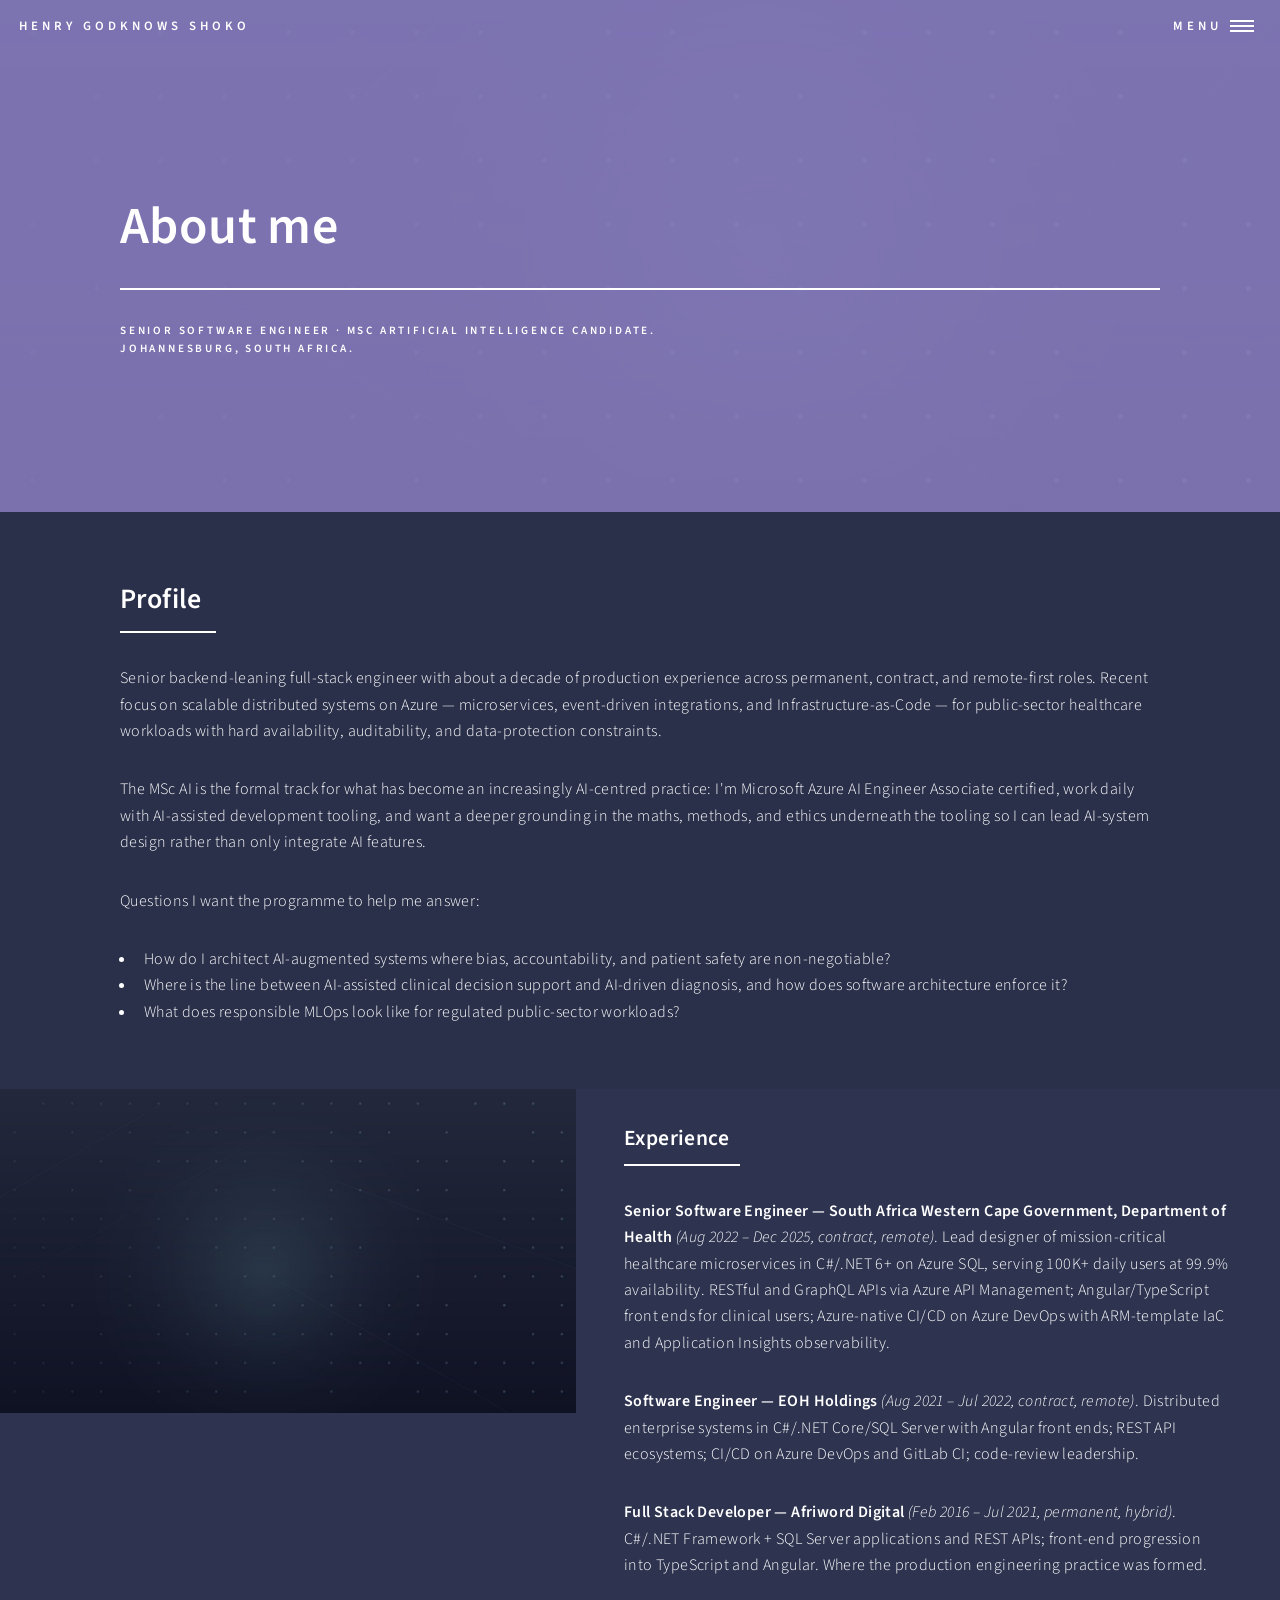
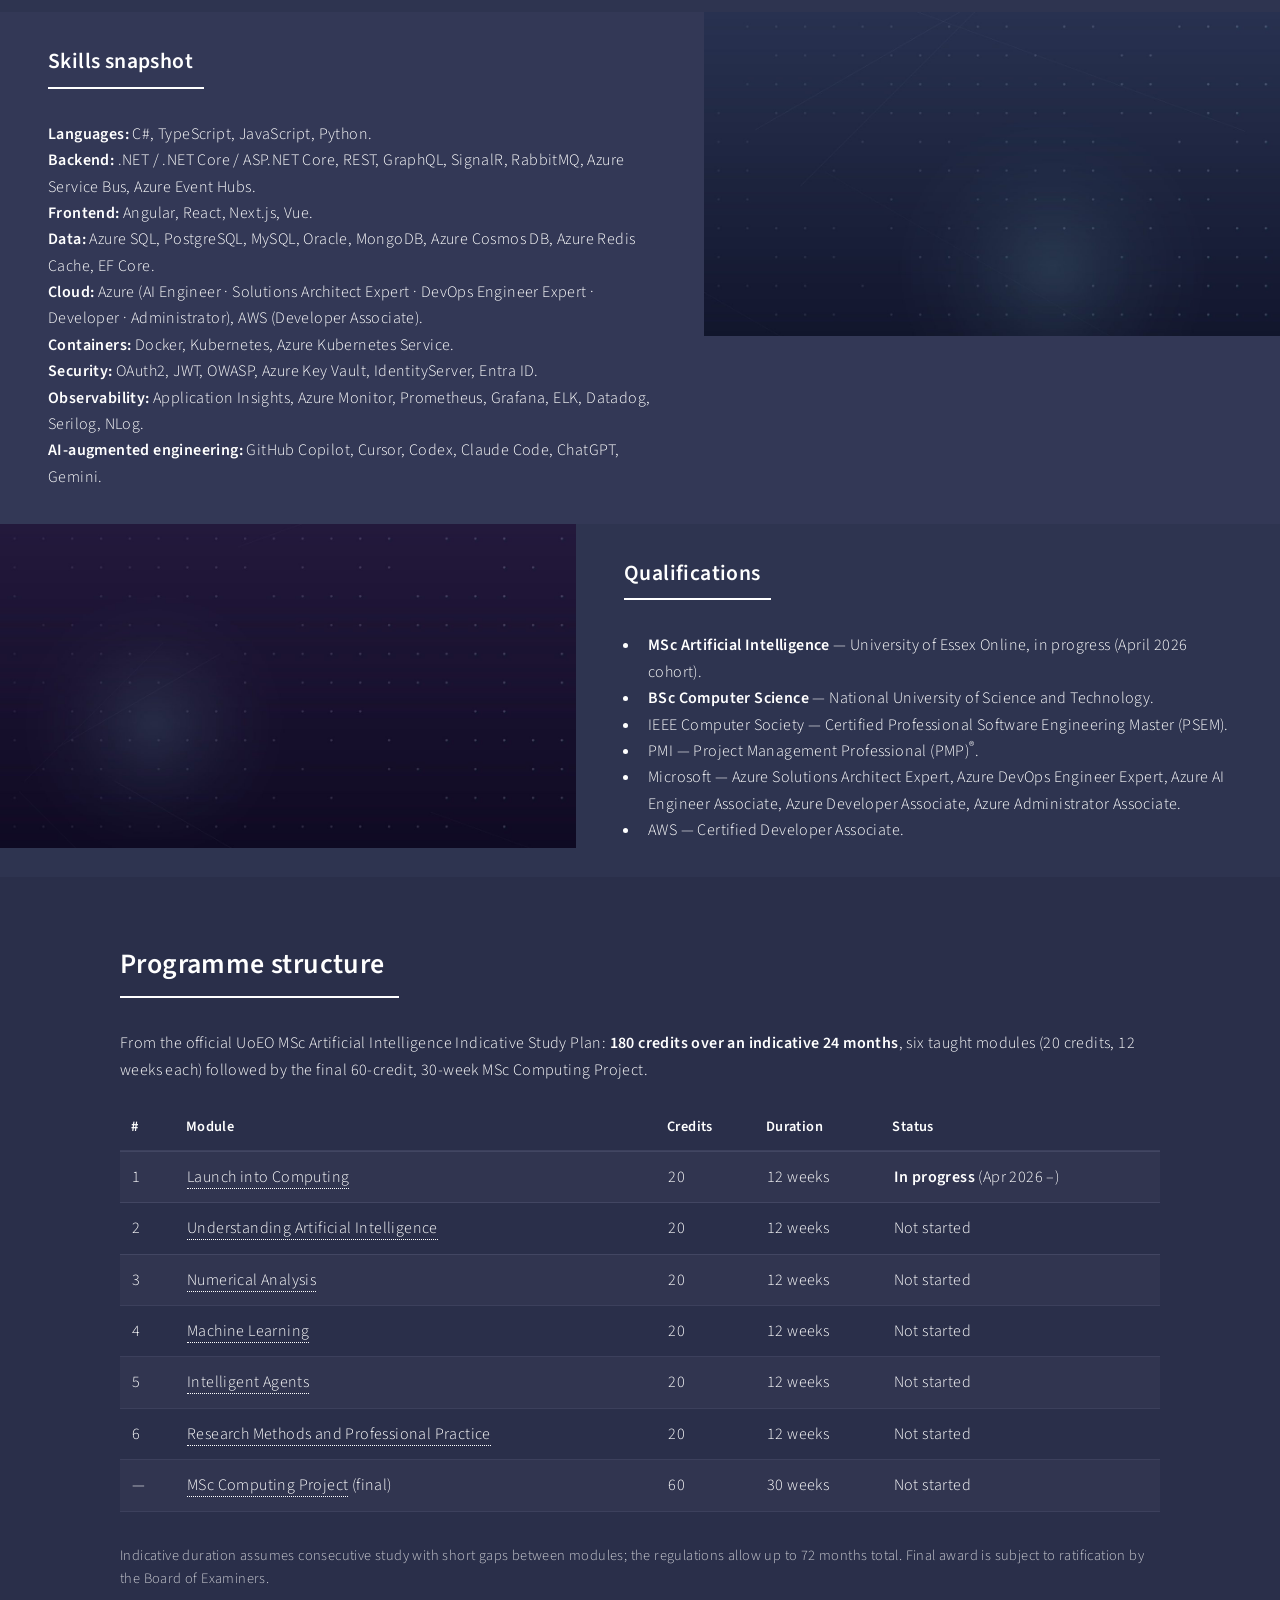
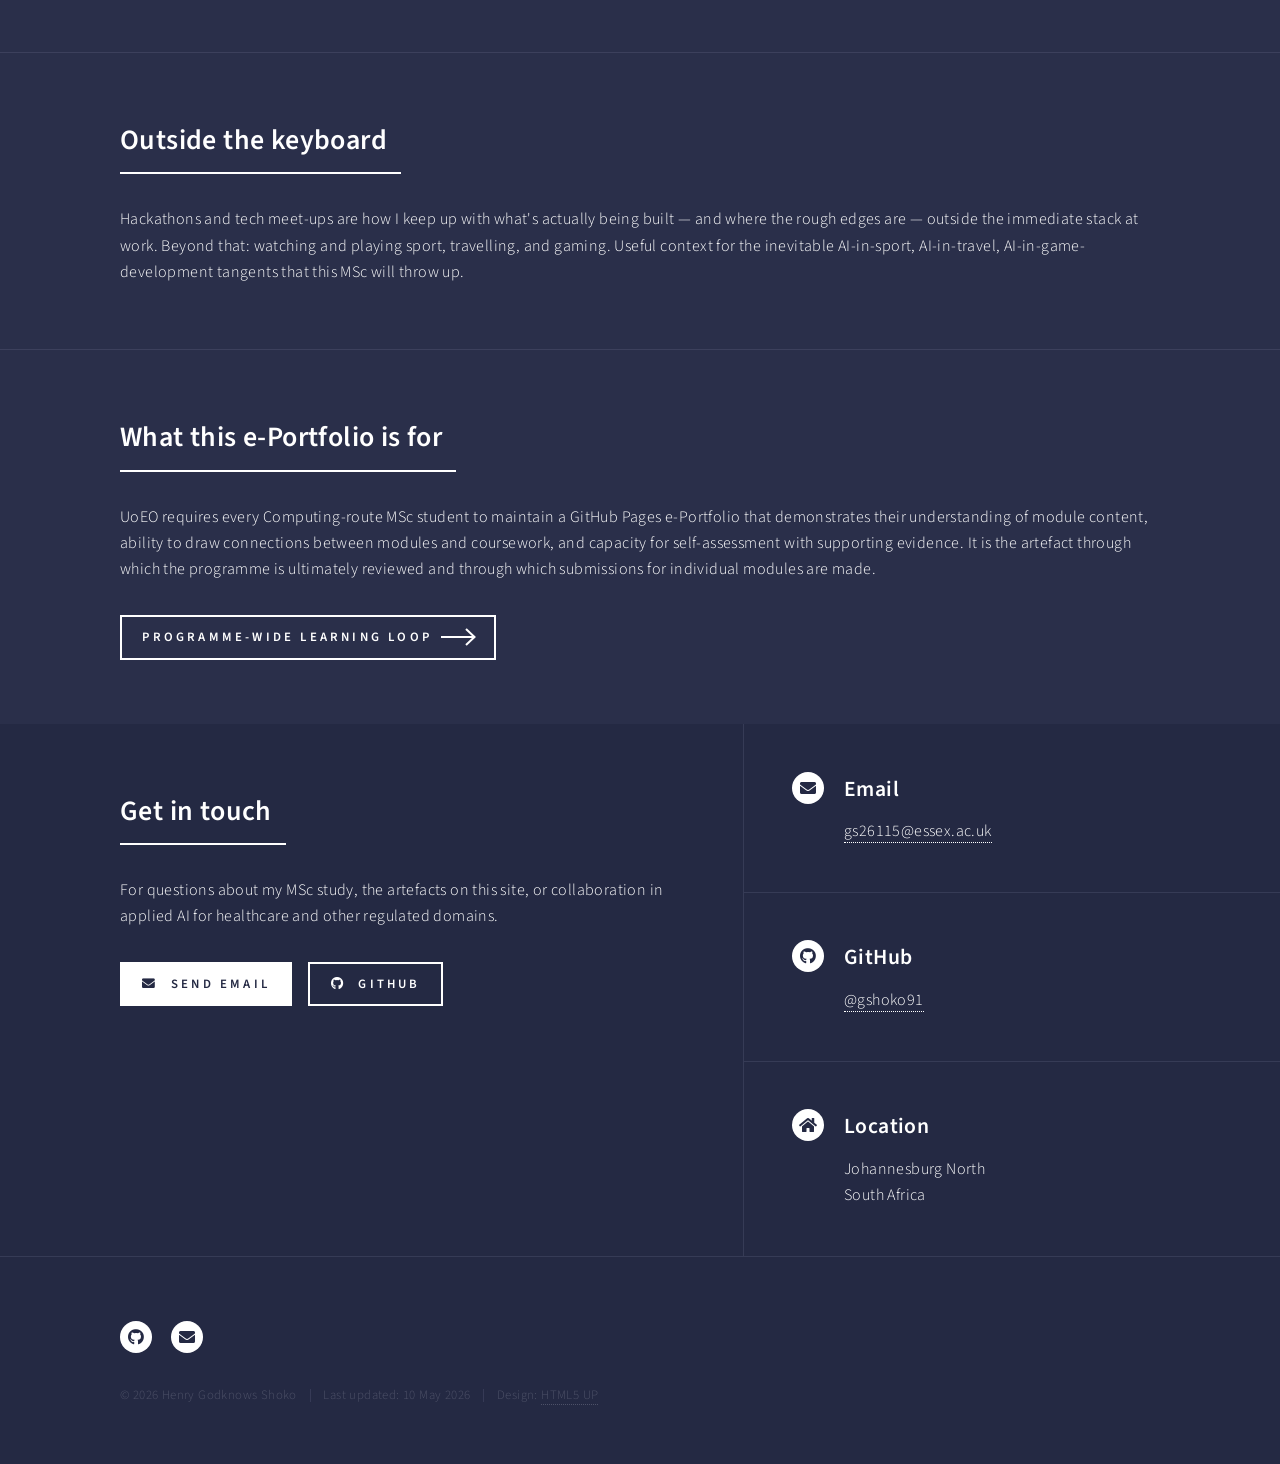
==== about.html @ 4753a253 "Initial e-Portfolio for MSc Artificial Intelligence" ====
<!DOCTYPE HTML>
<!--
	E-Portfolio for Henry Godknows Shoko — MSc Artificial Intelligence, University of Essex Online (April 2026 cohort).
	Built on Forty by HTML5 UP (html5up.net | @ajlkn). Free for personal and commercial use under CCA 3.0.
-->
<html lang="en-GB">
	<head>
		<meta charset="utf-8" />
		<meta name="viewport" content="width=device-width, initial-scale=1, user-scalable=no" />
		<title>About me — Henry Godknows Shoko</title>
		<meta name="description" content="About Henry Godknows Shoko — Senior Software Engineer pursuing the MSc Artificial Intelligence at University of Essex Online, focused on applied AI in healthcare and other regulated domains." />
		<meta name="author" content="Henry Godknows Shoko" />
		<link rel="canonical" href="https://gshoko91.github.io/eportfolio/about.html" />

		<!-- Favicons -->
		<link rel="icon" type="image/svg+xml" href="favicon.svg" />
		<link rel="icon" type="image/png" sizes="32x32" href="favicon-32.png" />
		<link rel="apple-touch-icon" sizes="180x180" href="apple-touch-icon.png" />
		<link rel="shortcut icon" href="favicon.ico" />

		<!-- Open Graph / Facebook / LinkedIn -->
		<meta property="og:type" content="website" />
		<meta property="og:site_name" content="Henry Godknows Shoko — MSc AI E-Portfolio" />
		<meta property="og:title" content="About me — Henry Godknows Shoko" />
		<meta property="og:description" content="About Henry Godknows Shoko — Senior Software Engineer pursuing the MSc Artificial Intelligence at University of Essex Online, focused on applied AI in healthcare and other regulated domains." />
		<meta property="og:url" content="https://gshoko91.github.io/eportfolio/about.html" />
		<meta property="og:image" content="https://gshoko91.github.io/eportfolio/images/banner.jpg" />
		<meta property="og:locale" content="en_GB" />

		<!-- Twitter Card -->
		<meta name="twitter:card" content="summary_large_image" />
		<meta name="twitter:title" content="About me — Henry Godknows Shoko" />
		<meta name="twitter:description" content="About Henry Godknows Shoko — Senior Software Engineer pursuing the MSc Artificial Intelligence at University of Essex Online, focused on applied AI in healthcare and other regulated domains." />
		<meta name="twitter:image" content="https://gshoko91.github.io/eportfolio/images/banner.jpg" />

		<link rel="stylesheet" href="assets/css/main.css" />
		<noscript><link rel="stylesheet" href="assets/css/noscript.css" /></noscript>
	</head>
	<body class="is-preload">

		<!-- Skip-to-content link for keyboard / screen-reader users -->
		<a href="#main" class="screen-reader-text" style="position:absolute;left:-10000px;top:auto;width:1px;height:1px;overflow:hidden;" onfocus="this.style.cssText='position:fixed;top:8px;left:8px;width:auto;height:auto;padding:8px 16px;background:#1c2049;color:#9bf1ff;z-index:9999;text-decoration:none;border-radius:4px;'" onblur="this.style.cssText='position:absolute;left:-10000px;top:auto;width:1px;height:1px;overflow:hidden;'">Skip to main content</a>

		<!-- Wrapper -->
			<div id="wrapper">

				<!-- Header -->
					<header id="header" class="alt style2">
						<a href="index.html" class="logo"><span>Henry Godknows Shoko</span></a>
						<nav>
							<a href="#menu">Menu</a>
						</nav>
					</header>

				<!-- Menu -->
					<nav id="menu">
						<ul class="links">
							<li><a href="index.html">Home</a></li>
							<li><a href="about.html">About Me</a></li>
							<li><a href="launch-into-computing.html">Launch into Computing</a></li>
							<li><a href="understanding-ai.html">Understanding AI</a></li>
							<li><a href="numerical-analysis.html">Numerical Analysis</a></li>
							<li><a href="machine-learning.html">Machine Learning</a></li>
							<li><a href="intelligent-agents.html">Intelligent Agents</a></li>
							<li><a href="research-methods.html">Research Methods & Professional Practice</a></li>
							<li><a href="project.html">MSc Computing Project</a></li>
							<li><a href="learning-loop.html">Learning Loop</a></li>
						</ul>
					</nav>

				<!-- Banner -->
				<!-- Note: The "styleN" class below should match that of the header element. -->
					<section id="banner" class="style2">
						<div class="inner">
							<span class="image">
								<img src="images/pic07.jpg" alt="" />
							</span>
							<header class="major">
								<h1>About me</h1>
							</header>
							<div class="content">
								
                                <p>Senior Software Engineer · MSc Artificial Intelligence candidate.<br />
                                Johannesburg, South Africa.</p>
							</div>
						</div>
					</section>

				<!-- Main -->
					<div id="main">

						<section id="one">
							<div class="inner">
								<header class="major"><h2>Profile</h2></header>
								<p>Senior backend-leaning full-stack engineer with about a decade of production experience across permanent, contract, and remote-first roles. Recent focus on scalable distributed systems on Azure — microservices, event-driven integrations, and Infrastructure-as-Code — for public-sector healthcare workloads with hard availability, auditability, and data-protection constraints.</p>
								<p>The MSc AI is the formal track for what has become an increasingly AI-centred practice: I'm Microsoft Azure AI Engineer Associate certified, work daily with AI-assisted development tooling, and want a deeper grounding in the maths, methods, and ethics underneath the tooling so I can lead AI-system design rather than only integrate AI features.</p>
								<p>Questions I want the programme to help me answer:</p>
								<ul>
									<li>How do I architect AI-augmented systems where bias, accountability, and patient safety are non-negotiable?</li>
									<li>Where is the line between AI-assisted clinical decision support and AI-driven diagnosis, and how does software architecture enforce it?</li>
									<li>What does responsible MLOps look like for regulated public-sector workloads?</li>
								</ul>
							</div>
						</section>

						<section id="two" class="spotlights">
							<section>
								<span class="image"><img src="images/pic08.jpg" alt="" data-position="center center" /></span>
								<div class="content">
									<div class="inner">
										<header class="major"><h3>Experience</h3></header>
										<p><strong>Senior Software Engineer — South Africa Western Cape Government, Department of Health</strong> <em>(Aug 2022 – Dec 2025, contract, remote)</em>. Lead designer of mission-critical healthcare microservices in C#/.NET 6+ on Azure SQL, serving 100K+ daily users at 99.9% availability. RESTful and GraphQL APIs via Azure API Management; Angular/TypeScript front ends for clinical users; Azure-native CI/CD on Azure DevOps with ARM-template IaC and Application Insights observability.</p>
										<p><strong>Software Engineer — EOH Holdings</strong> <em>(Aug 2021 – Jul 2022, contract, remote)</em>. Distributed enterprise systems in C#/.NET Core/SQL Server with Angular front ends; REST API ecosystems; CI/CD on Azure DevOps and GitLab CI; code-review leadership.</p>
										<p><strong>Full Stack Developer — Afriword Digital</strong> <em>(Feb 2016 – Jul 2021, permanent, hybrid)</em>. C#/.NET Framework + SQL Server applications and REST APIs; front-end progression into TypeScript and Angular. Where the production engineering practice was formed.</p>
									</div>
								</div>
							</section>
							<section>
								<span class="image"><img src="images/pic09.jpg" alt="" data-position="top center" /></span>
								<div class="content">
									<div class="inner">
										<header class="major"><h3>Skills snapshot</h3></header>
										<p><strong>Languages:</strong> C#, TypeScript, JavaScript, Python.<br />
										<strong>Backend:</strong> .NET / .NET Core / ASP.NET Core, REST, GraphQL, SignalR, RabbitMQ, Azure Service Bus, Azure Event Hubs.<br />
										<strong>Frontend:</strong> Angular, React, Next.js, Vue.<br />
										<strong>Data:</strong> Azure SQL, PostgreSQL, MySQL, Oracle, MongoDB, Azure Cosmos DB, Azure Redis Cache, EF Core.<br />
										<strong>Cloud:</strong> Azure (AI Engineer · Solutions Architect Expert · DevOps Engineer Expert · Developer · Administrator), AWS (Developer Associate).<br />
										<strong>Containers:</strong> Docker, Kubernetes, Azure Kubernetes Service.<br />
										<strong>Security:</strong> OAuth2, JWT, OWASP, Azure Key Vault, IdentityServer, Entra ID.<br />
										<strong>Observability:</strong> Application Insights, Azure Monitor, Prometheus, Grafana, ELK, Datadog, Serilog, NLog.<br />
										<strong>AI-augmented engineering:</strong> GitHub Copilot, Cursor, Codex, Claude Code, ChatGPT, Gemini.</p>
									</div>
								</div>
							</section>
							<section>
								<span class="image"><img src="images/pic10.jpg" alt="" data-position="25% 25%" /></span>
								<div class="content">
									<div class="inner">
										<header class="major"><h3>Qualifications</h3></header>
										<ul>
											<li><strong>MSc Artificial Intelligence</strong> — University of Essex Online, in progress (April 2026 cohort).</li>
											<li><strong>BSc Computer Science</strong> — National University of Science and Technology.</li>
											<li>IEEE Computer Society — Certified Professional Software Engineering Master (PSEM).</li>
											<li>PMI — Project Management Professional (PMP)<sup>&reg;</sup>.</li>
											<li>Microsoft — Azure Solutions Architect Expert, Azure DevOps Engineer Expert, Azure AI Engineer Associate, Azure Developer Associate, Azure Administrator Associate.</li>
											<li>AWS — Certified Developer Associate.</li>
										</ul>
									</div>
								</div>
							</section>
						</section>

						<section id="programme-structure">
							<div class="inner">
								<header class="major"><h2>Programme structure</h2></header>
								<p>From the official UoEO MSc Artificial Intelligence Indicative Study Plan: <strong>180 credits over an indicative 24 months</strong>, six taught modules (20 credits, 12 weeks each) followed by the final 60-credit, 30-week MSc Computing Project.</p>
								<div class="table-wrapper">
									<table>
										<thead>
											<tr><th>#</th><th>Module</th><th>Credits</th><th>Duration</th><th>Status</th></tr>
										</thead>
										<tbody>
											<tr><td>1</td><td><a href="launch-into-computing.html">Launch into Computing</a></td><td>20</td><td>12 weeks</td><td><strong>In progress</strong> (Apr 2026 &ndash;)</td></tr>
											<tr><td>2</td><td><a href="understanding-ai.html">Understanding Artificial Intelligence</a></td><td>20</td><td>12 weeks</td><td>Not started</td></tr>
											<tr><td>3</td><td><a href="numerical-analysis.html">Numerical Analysis</a></td><td>20</td><td>12 weeks</td><td>Not started</td></tr>
											<tr><td>4</td><td><a href="machine-learning.html">Machine Learning</a></td><td>20</td><td>12 weeks</td><td>Not started</td></tr>
											<tr><td>5</td><td><a href="intelligent-agents.html">Intelligent Agents</a></td><td>20</td><td>12 weeks</td><td>Not started</td></tr>
											<tr><td>6</td><td><a href="research-methods.html">Research Methods and Professional Practice</a></td><td>20</td><td>12 weeks</td><td>Not started</td></tr>
											<tr><td>&mdash;</td><td><a href="project.html">MSc Computing Project</a> (final)</td><td>60</td><td>30 weeks</td><td>Not started</td></tr>
										</tbody>
									</table>
								</div>
								<p style="font-size:0.9em;opacity:0.75;">Indicative duration assumes consecutive study with short gaps between modules; the regulations allow up to 72 months total. Final award is subject to ratification by the Board of Examiners.</p>
							</div>
						</section>

						<section id="interests">
							<div class="inner">
								<header class="major"><h2>Outside the keyboard</h2></header>
								<p>Hackathons and tech meet-ups are how I keep up with what's actually being built &mdash; and where the rough edges are &mdash; outside the immediate stack at work. Beyond that: watching and playing sport, travelling, and gaming. Useful context for the inevitable AI-in-sport, AI-in-travel, AI-in-game-development tangents that this MSc will throw up.</p>
							</div>
						</section>

						<section id="three">
							<div class="inner">
								<header class="major"><h2>What this e-Portfolio is for</h2></header>
								<p>UoEO requires every Computing-route MSc student to maintain a GitHub Pages e-Portfolio that demonstrates their understanding of module content, ability to draw connections between modules and coursework, and capacity for self-assessment with supporting evidence. It is the artefact through which the programme is ultimately reviewed and through which submissions for individual modules are made.</p>
								<ul class="actions">
									<li><a href="learning-loop.html" class="button next">Programme-wide learning loop</a></li>
								</ul>
							</div>
						</section>
					</div>

				<!-- Contact -->
					<section id="contact">
						<div class="inner">
							<section>
								<header class="major">
									<h2>Get in touch</h2>
								</header>
								<p>For questions about my MSc study, the artefacts on this site, or collaboration in applied AI for healthcare and other regulated domains.</p>
								<ul class="actions">
									<li><a href="mailto:gs26115@essex.ac.uk?subject=MSc%20AI%20e-Portfolio" class="button primary"><span class="icon solid fa-envelope">&nbsp;</span> Send email</a></li>
									<li><a href="https://github.com/gshoko91" class="button"><span class="icon brands fa-github">&nbsp;</span> GitHub</a></li>
								</ul>
							</section>
							<section class="split">
								<section>
									<div class="contact-method">
										<span class="icon solid alt fa-envelope"></span>
										<h3>Email</h3>
										<a href="mailto:gs26115@essex.ac.uk">gs26115@essex.ac.uk</a>
									</div>
								</section>
								<section>
									<div class="contact-method">
										<span class="icon brands alt fa-github"></span>
										<h3>GitHub</h3>
										<a href="https://github.com/gshoko91">@gshoko91</a>
									</div>
								</section>
								<section>
									<div class="contact-method">
										<span class="icon solid alt fa-home"></span>
										<h3>Location</h3>
										<span>Johannesburg North<br />
										South Africa</span>
									</div>
								</section>
							</section>
						</div>
					</section>

				<!-- Footer -->
					<footer id="footer">
						<div class="inner">
							<ul class="icons">
								<li><a href="https://github.com/gshoko91" class="icon brands alt fa-github"><span class="label">GitHub</span></a></li>
								<li><a href="mailto:gs26115@essex.ac.uk" class="icon solid alt fa-envelope"><span class="label">Email</span></a></li>
							</ul>
							<ul class="copyright">
								<li>&copy; 2026 Henry Godknows Shoko</li><li>Last updated: 10 May 2026</li><li>Design: <a href="https://html5up.net">HTML5 UP</a></li>
							</ul>
						</div>
					</footer>

			</div>

		<!-- Scripts -->
			<script src="assets/js/jquery.min.js"></script>
			<script src="assets/js/jquery.scrolly.min.js"></script>
			<script src="assets/js/jquery.scrollex.min.js"></script>
			<script src="assets/js/browser.min.js"></script>
			<script src="assets/js/breakpoints.min.js"></script>
			<script src="assets/js/util.js"></script>
			<script src="assets/js/main.js"></script>

	</body>
</html>
---- assets/css/main.css ----
@import url(fontawesome-all.min.css);
@import url("https://fonts.googleapis.com/css?family=Source+Sans+Pro:300,300italic,600,600italic");

/*
	Forty by HTML5 UP
	html5up.net | @ajlkn
	Free for personal and commercial use under the CCA 3.0 license (html5up.net/license)
*/

html, body, div, span, applet, object,
iframe, h1, h2, h3, h4, h5, h6, p, blockquote,
pre, a, abbr, acronym, address, big, cite,
code, del, dfn, em, img, ins, kbd, q, s, samp,
small, strike, strong, sub, sup, tt, var, b,
u, i, center, dl, dt, dd, ol, ul, li, fieldset,
form, label, legend, table, caption, tbody,
tfoot, thead, tr, th, td, article, aside,
canvas, details, embed, figure, figcaption,
footer, header, hgroup, menu, nav, output, ruby,
section, summary, time, mark, audio, video {
	margin: 0;
	padding: 0;
	border: 0;
	font-size: 100%;
	font: inherit;
	vertical-align: baseline;}

article, aside, details, figcaption, figure,
footer, header, hgroup, menu, nav, section {
	display: block;}

body {
	line-height: 1;
}

ol, ul {
	list-style: none;
}

blockquote, q {
	quotes: none;
}

	blockquote:before, blockquote:after, q:before, q:after {
		content: '';
		content: none;
	}

table {
	border-collapse: collapse;
	border-spacing: 0;
}

body {
	-webkit-text-size-adjust: none;
}

mark {
	background-color: transparent;
	color: inherit;
}

input::-moz-focus-inner {
	border: 0;
	padding: 0;
}

input, select, textarea {
	-moz-appearance: none;
	-webkit-appearance: none;
	-ms-appearance: none;
	appearance: none;
}

/* Basic */

	@-ms-viewport {
		width: device-width;
	}

	body {
		-ms-overflow-style: scrollbar;
	}

	@media screen and (max-width: 480px) {

		html, body {
			min-width: 320px;
		}

	}

	html {
		box-sizing: border-box;
	}

	*, *:before, *:after {
		box-sizing: inherit;
	}

	body {
		background: #242943;
	}

		body.is-preload *, body.is-preload *:before, body.is-preload *:after {
			-moz-animation: none !important;
			-webkit-animation: none !important;
			-ms-animation: none !important;
			animation: none !important;
			-moz-transition: none !important;
			-webkit-transition: none !important;
			-ms-transition: none !important;
			transition: none !important;
		}

/* Type */

	body, input, select, textarea {
		color: #ffffff;
		font-family: "Source Sans Pro", Helvetica, sans-serif;
		font-size: 17pt;
		font-weight: 300;
		letter-spacing: 0.025em;
		line-height: 1.65;
	}

		@media screen and (max-width: 1680px) {

			body, input, select, textarea {
				font-size: 14pt;
			}

		}

		@media screen and (max-width: 1280px) {

			body, input, select, textarea {
				font-size: 12pt;
			}

		}

		@media screen and (max-width: 360px) {

			body, input, select, textarea {
				font-size: 11pt;
			}

		}

	a {
		-moz-transition: color 0.2s ease-in-out, border-bottom-color 0.2s ease-in-out;
		-webkit-transition: color 0.2s ease-in-out, border-bottom-color 0.2s ease-in-out;
		-ms-transition: color 0.2s ease-in-out, border-bottom-color 0.2s ease-in-out;
		transition: color 0.2s ease-in-out, border-bottom-color 0.2s ease-in-out;
		border-bottom: dotted 1px;
		color: inherit;
		text-decoration: none;
	}

		a:hover {
			border-bottom-color: transparent;
			color: #9bf1ff !important;
		}

		a:active {
			color: #53e3fb !important;
		}

	strong, b {
		color: #ffffff;
		font-weight: 600;
	}

	em, i {
		font-style: italic;
	}

	p {
		margin: 0 0 2em 0;
	}

	h1, h2, h3, h4, h5, h6 {
		color: #ffffff;
		font-weight: 600;
		line-height: 1.65;
		margin: 0 0 1em 0;
	}

		h1 a, h2 a, h3 a, h4 a, h5 a, h6 a {
			color: inherit;
			border-bottom: 0;
		}

	h1 {
		font-size: 2.5em;
	}

	h2 {
		font-size: 1.75em;
	}

	h3 {
		font-size: 1.35em;
	}

	h4 {
		font-size: 1.1em;
	}

	h5 {
		font-size: 0.9em;
	}

	h6 {
		font-size: 0.7em;
	}

	@media screen and (max-width: 736px) {

		h1 {
			font-size: 2em;
		}

		h2 {
			font-size: 1.5em;
		}

		h3 {
			font-size: 1.25em;
		}

	}

	sub {
		font-size: 0.8em;
		position: relative;
		top: 0.5em;
	}

	sup {
		font-size: 0.8em;
		position: relative;
		top: -0.5em;
	}

	blockquote {
		border-left: solid 4px rgba(212, 212, 255, 0.1);
		font-style: italic;
		margin: 0 0 2em 0;
		padding: 0.5em 0 0.5em 2em;
	}

	code {
		background: rgba(212, 212, 255, 0.035);
		font-family: "Courier New", monospace;
		font-size: 0.9em;
		margin: 0 0.25em;
		padding: 0.25em 0.65em;
	}

	pre {
		-webkit-overflow-scrolling: touch;
		font-family: "Courier New", monospace;
		font-size: 0.9em;
		margin: 0 0 2em 0;
	}

		pre code {
			display: block;
			line-height: 1.75;
			padding: 1em 1.5em;
			overflow-x: auto;
		}

	hr {
		border: 0;
		border-bottom: solid 1px rgba(212, 212, 255, 0.1);
		margin: 2em 0;
	}

		hr.major {
			margin: 3em 0;
		}

	.align-left {
		text-align: left;
	}

	.align-center {
		text-align: center;
	}

	.align-right {
		text-align: right;
	}

/* Row */

	.row {
		display: flex;
		flex-wrap: wrap;
		box-sizing: border-box;
		align-items: stretch;
	}

		.row > * {
			box-sizing: border-box;
		}

		.row.gtr-uniform > * > :last-child {
			margin-bottom: 0;
		}

		.row.aln-left {
			justify-content: flex-start;
		}

		.row.aln-center {
			justify-content: center;
		}

		.row.aln-right {
			justify-content: flex-end;
		}

		.row.aln-top {
			align-items: flex-start;
		}

		.row.aln-middle {
			align-items: center;
		}

		.row.aln-bottom {
			align-items: flex-end;
		}

		.row > .imp {
			order: -1;
		}

		.row > .col-1 {
			width: 8.33333%;
		}

		.row > .off-1 {
			margin-left: 8.33333%;
		}

		.row > .col-2 {
			width: 16.66667%;
		}

		.row > .off-2 {
			margin-left: 16.66667%;
		}

		.row > .col-3 {
			width: 25%;
		}

		.row > .off-3 {
			margin-left: 25%;
		}

		.row > .col-4 {
			width: 33.33333%;
		}

		.row > .off-4 {
			margin-left: 33.33333%;
		}

		.row > .col-5 {
			width: 41.66667%;
		}

		.row > .off-5 {
			margin-left: 41.66667%;
		}

		.row > .col-6 {
			width: 50%;
		}

		.row > .off-6 {
			margin-left: 50%;
		}

		.row > .col-7 {
			width: 58.33333%;
		}

		.row > .off-7 {
			margin-left: 58.33333%;
		}

		.row > .col-8 {
			width: 66.66667%;
		}

		.row > .off-8 {
			margin-left: 66.66667%;
		}

		.row > .col-9 {
			width: 75%;
		}

		.row > .off-9 {
			margin-left: 75%;
		}

		.row > .col-10 {
			width: 83.33333%;
		}

		.row > .off-10 {
			margin-left: 83.33333%;
		}

		.row > .col-11 {
			width: 91.66667%;
		}

		.row > .off-11 {
			margin-left: 91.66667%;
		}

		.row > .col-12 {
			width: 100%;
		}

		.row > .off-12 {
			margin-left: 100%;
		}

		.row.gtr-0 {
			margin-top: 0;
			margin-left: 0em;
		}

			.row.gtr-0 > * {
				padding: 0 0 0 0em;
			}

			.row.gtr-0.gtr-uniform {
				margin-top: 0em;
			}

				.row.gtr-0.gtr-uniform > * {
					padding-top: 0em;
				}

		.row.gtr-25 {
			margin-top: 0;
			margin-left: -0.5em;
		}

			.row.gtr-25 > * {
				padding: 0 0 0 0.5em;
			}

			.row.gtr-25.gtr-uniform {
				margin-top: -0.5em;
			}

				.row.gtr-25.gtr-uniform > * {
					padding-top: 0.5em;
				}

		.row.gtr-50 {
			margin-top: 0;
			margin-left: -1em;
		}

			.row.gtr-50 > * {
				padding: 0 0 0 1em;
			}

			.row.gtr-50.gtr-uniform {
				margin-top: -1em;
			}

				.row.gtr-50.gtr-uniform > * {
					padding-top: 1em;
				}

		.row {
			margin-top: 0;
			margin-left: -2em;
		}

			.row > * {
				padding: 0 0 0 2em;
			}

			.row.gtr-uniform {
				margin-top: -2em;
			}

				.row.gtr-uniform > * {
					padding-top: 2em;
				}

		.row.gtr-150 {
			margin-top: 0;
			margin-left: -3em;
		}

			.row.gtr-150 > * {
				padding: 0 0 0 3em;
			}

			.row.gtr-150.gtr-uniform {
				margin-top: -3em;
			}

				.row.gtr-150.gtr-uniform > * {
					padding-top: 3em;
				}

		.row.gtr-200 {
			margin-top: 0;
			margin-left: -4em;
		}

			.row.gtr-200 > * {
				padding: 0 0 0 4em;
			}

			.row.gtr-200.gtr-uniform {
				margin-top: -4em;
			}

				.row.gtr-200.gtr-uniform > * {
					padding-top: 4em;
				}

		@media screen and (max-width: 1680px) {

			.row {
				display: flex;
				flex-wrap: wrap;
				box-sizing: border-box;
				align-items: stretch;
			}

				.row > * {
					box-sizing: border-box;
				}

				.row.gtr-uniform > * > :last-child {
					margin-bottom: 0;
				}

				.row.aln-left {
					justify-content: flex-start;
				}

				.row.aln-center {
					justify-content: center;
				}

				.row.aln-right {
					justify-content: flex-end;
				}

				.row.aln-top {
					align-items: flex-start;
				}

				.row.aln-middle {
					align-items: center;
				}

				.row.aln-bottom {
					align-items: flex-end;
				}

				.row > .imp-xlarge {
					order: -1;
				}

				.row > .col-1-xlarge {
					width: 8.33333%;
				}

				.row > .off-1-xlarge {
					margin-left: 8.33333%;
				}

				.row > .col-2-xlarge {
					width: 16.66667%;
				}

				.row > .off-2-xlarge {
					margin-left: 16.66667%;
				}

				.row > .col-3-xlarge {
					width: 25%;
				}

				.row > .off-3-xlarge {
					margin-left: 25%;
				}

				.row > .col-4-xlarge {
					width: 33.33333%;
				}

				.row > .off-4-xlarge {
					margin-left: 33.33333%;
				}

				.row > .col-5-xlarge {
					width: 41.66667%;
				}

				.row > .off-5-xlarge {
					margin-left: 41.66667%;
				}

				.row > .col-6-xlarge {
					width: 50%;
				}

				.row > .off-6-xlarge {
					margin-left: 50%;
				}

				.row > .col-7-xlarge {
					width: 58.33333%;
				}

				.row > .off-7-xlarge {
					margin-left: 58.33333%;
				}

				.row > .col-8-xlarge {
					width: 66.66667%;
				}

				.row > .off-8-xlarge {
					margin-left: 66.66667%;
				}

				.row > .col-9-xlarge {
					width: 75%;
				}

				.row > .off-9-xlarge {
					margin-left: 75%;
				}

				.row > .col-10-xlarge {
					width: 83.33333%;
				}

				.row > .off-10-xlarge {
					margin-left: 83.33333%;
				}

				.row > .col-11-xlarge {
					width: 91.66667%;
				}

				.row > .off-11-xlarge {
					margin-left: 91.66667%;
				}

				.row > .col-12-xlarge {
					width: 100%;
				}

				.row > .off-12-xlarge {
					margin-left: 100%;
				}

				.row.gtr-0 {
					margin-top: 0;
					margin-left: 0em;
				}

					.row.gtr-0 > * {
						padding: 0 0 0 0em;
					}

					.row.gtr-0.gtr-uniform {
						margin-top: 0em;
					}

						.row.gtr-0.gtr-uniform > * {
							padding-top: 0em;
						}

				.row.gtr-25 {
					margin-top: 0;
					margin-left: -0.5em;
				}

					.row.gtr-25 > * {
						padding: 0 0 0 0.5em;
					}

					.row.gtr-25.gtr-uniform {
						margin-top: -0.5em;
					}

						.row.gtr-25.gtr-uniform > * {
							padding-top: 0.5em;
						}

				.row.gtr-50 {
					margin-top: 0;
					margin-left: -1em;
				}

					.row.gtr-50 > * {
						padding: 0 0 0 1em;
					}

					.row.gtr-50.gtr-uniform {
						margin-top: -1em;
					}

						.row.gtr-50.gtr-uniform > * {
							padding-top: 1em;
						}

				.row {
					margin-top: 0;
					margin-left: -2em;
				}

					.row > * {
						padding: 0 0 0 2em;
					}

					.row.gtr-uniform {
						margin-top: -2em;
					}

						.row.gtr-uniform > * {
							padding-top: 2em;
						}

				.row.gtr-150 {
					margin-top: 0;
					margin-left: -3em;
				}

					.row.gtr-150 > * {
						padding: 0 0 0 3em;
					}

					.row.gtr-150.gtr-uniform {
						margin-top: -3em;
					}

						.row.gtr-150.gtr-uniform > * {
							padding-top: 3em;
						}

				.row.gtr-200 {
					margin-top: 0;
					margin-left: -4em;
				}

					.row.gtr-200 > * {
						padding: 0 0 0 4em;
					}

					.row.gtr-200.gtr-uniform {
						margin-top: -4em;
					}

						.row.gtr-200.gtr-uniform > * {
							padding-top: 4em;
						}

		}

		@media screen and (max-width: 1280px) {

			.row {
				display: flex;
				flex-wrap: wrap;
				box-sizing: border-box;
				align-items: stretch;
			}

				.row > * {
					box-sizing: border-box;
				}

				.row.gtr-uniform > * > :last-child {
					margin-bottom: 0;
				}

				.row.aln-left {
					justify-content: flex-start;
				}

				.row.aln-center {
					justify-content: center;
				}

				.row.aln-right {
					justify-content: flex-end;
				}

				.row.aln-top {
					align-items: flex-start;
				}

				.row.aln-middle {
					align-items: center;
				}

				.row.aln-bottom {
					align-items: flex-end;
				}

				.row > .imp-large {
					order: -1;
				}

				.row > .col-1-large {
					width: 8.33333%;
				}

				.row > .off-1-large {
					margin-left: 8.33333%;
				}

				.row > .col-2-large {
					width: 16.66667%;
				}

				.row > .off-2-large {
					margin-left: 16.66667%;
				}

				.row > .col-3-large {
					width: 25%;
				}

				.row > .off-3-large {
					margin-left: 25%;
				}

				.row > .col-4-large {
					width: 33.33333%;
				}

				.row > .off-4-large {
					margin-left: 33.33333%;
				}

				.row > .col-5-large {
					width: 41.66667%;
				}

				.row > .off-5-large {
					margin-left: 41.66667%;
				}

				.row > .col-6-large {
					width: 50%;
				}

				.row > .off-6-large {
					margin-left: 50%;
				}

				.row > .col-7-large {
					width: 58.33333%;
				}

				.row > .off-7-large {
					margin-left: 58.33333%;
				}

				.row > .col-8-large {
					width: 66.66667%;
				}

				.row > .off-8-large {
					margin-left: 66.66667%;
				}

				.row > .col-9-large {
					width: 75%;
				}

				.row > .off-9-large {
					margin-left: 75%;
				}

				.row > .col-10-large {
					width: 83.33333%;
				}

				.row > .off-10-large {
					margin-left: 83.33333%;
				}

				.row > .col-11-large {
					width: 91.66667%;
				}

				.row > .off-11-large {
					margin-left: 91.66667%;
				}

				.row > .col-12-large {
					width: 100%;
				}

				.row > .off-12-large {
					margin-left: 100%;
				}

				.row.gtr-0 {
					margin-top: 0;
					margin-left: 0em;
				}

					.row.gtr-0 > * {
						padding: 0 0 0 0em;
					}

					.row.gtr-0.gtr-uniform {
						margin-top: 0em;
					}

						.row.gtr-0.gtr-uniform > * {
							padding-top: 0em;
						}

				.row.gtr-25 {
					margin-top: 0;
					margin-left: -0.375em;
				}

					.row.gtr-25 > * {
						padding: 0 0 0 0.375em;
					}

					.row.gtr-25.gtr-uniform {
						margin-top: -0.375em;
					}

						.row.gtr-25.gtr-uniform > * {
							padding-top: 0.375em;
						}

				.row.gtr-50 {
					margin-top: 0;
					margin-left: -0.75em;
				}

					.row.gtr-50 > * {
						padding: 0 0 0 0.75em;
					}

					.row.gtr-50.gtr-uniform {
						margin-top: -0.75em;
					}

						.row.gtr-50.gtr-uniform > * {
							padding-top: 0.75em;
						}

				.row {
					margin-top: 0;
					margin-left: -1.5em;
				}

					.row > * {
						padding: 0 0 0 1.5em;
					}

					.row.gtr-uniform {
						margin-top: -1.5em;
					}

						.row.gtr-uniform > * {
							padding-top: 1.5em;
						}

				.row.gtr-150 {
					margin-top: 0;
					margin-left: -2.25em;
				}

					.row.gtr-150 > * {
						padding: 0 0 0 2.25em;
					}

					.row.gtr-150.gtr-uniform {
						margin-top: -2.25em;
					}

						.row.gtr-150.gtr-uniform > * {
							padding-top: 2.25em;
						}

				.row.gtr-200 {
					margin-top: 0;
					margin-left: -3em;
				}

					.row.gtr-200 > * {
						padding: 0 0 0 3em;
					}

					.row.gtr-200.gtr-uniform {
						margin-top: -3em;
					}

						.row.gtr-200.gtr-uniform > * {
							padding-top: 3em;
						}

		}

		@media screen and (max-width: 980px) {

			.row {
				display: flex;
				flex-wrap: wrap;
				box-sizing: border-box;
				align-items: stretch;
			}

				.row > * {
					box-sizing: border-box;
				}

				.row.gtr-uniform > * > :last-child {
					margin-bottom: 0;
				}

				.row.aln-left {
					justify-content: flex-start;
				}

				.row.aln-center {
					justify-content: center;
				}

				.row.aln-right {
					justify-content: flex-end;
				}

				.row.aln-top {
					align-items: flex-start;
				}

				.row.aln-middle {
					align-items: center;
				}

				.row.aln-bottom {
					align-items: flex-end;
				}

				.row > .imp-medium {
					order: -1;
				}

				.row > .col-1-medium {
					width: 8.33333%;
				}

				.row > .off-1-medium {
					margin-left: 8.33333%;
				}

				.row > .col-2-medium {
					width: 16.66667%;
				}

				.row > .off-2-medium {
					margin-left: 16.66667%;
				}

				.row > .col-3-medium {
					width: 25%;
				}

				.row > .off-3-medium {
					margin-left: 25%;
				}

				.row > .col-4-medium {
					width: 33.33333%;
				}

				.row > .off-4-medium {
					margin-left: 33.33333%;
				}

				.row > .col-5-medium {
					width: 41.66667%;
				}

				.row > .off-5-medium {
					margin-left: 41.66667%;
				}

				.row > .col-6-medium {
					width: 50%;
				}

				.row > .off-6-medium {
					margin-left: 50%;
				}

				.row > .col-7-medium {
					width: 58.33333%;
				}

				.row > .off-7-medium {
					margin-left: 58.33333%;
				}

				.row > .col-8-medium {
					width: 66.66667%;
				}

				.row > .off-8-medium {
					margin-left: 66.66667%;
				}

				.row > .col-9-medium {
					width: 75%;
				}

				.row > .off-9-medium {
					margin-left: 75%;
				}

				.row > .col-10-medium {
					width: 83.33333%;
				}

				.row > .off-10-medium {
					margin-left: 83.33333%;
				}

				.row > .col-11-medium {
					width: 91.66667%;
				}

				.row > .off-11-medium {
					margin-left: 91.66667%;
				}

				.row > .col-12-medium {
					width: 100%;
				}

				.row > .off-12-medium {
					margin-left: 100%;
				}

				.row.gtr-0 {
					margin-top: 0;
					margin-left: 0em;
				}

					.row.gtr-0 > * {
						padding: 0 0 0 0em;
					}

					.row.gtr-0.gtr-uniform {
						margin-top: 0em;
					}

						.row.gtr-0.gtr-uniform > * {
							padding-top: 0em;
						}

				.row.gtr-25 {
					margin-top: 0;
					margin-left: -0.375em;
				}

					.row.gtr-25 > * {
						padding: 0 0 0 0.375em;
					}

					.row.gtr-25.gtr-uniform {
						margin-top: -0.375em;
					}

						.row.gtr-25.gtr-uniform > * {
							padding-top: 0.375em;
						}

				.row.gtr-50 {
					margin-top: 0;
					margin-left: -0.75em;
				}

					.row.gtr-50 > * {
						padding: 0 0 0 0.75em;
					}

					.row.gtr-50.gtr-uniform {
						margin-top: -0.75em;
					}

						.row.gtr-50.gtr-uniform > * {
							padding-top: 0.75em;
						}

				.row {
					margin-top: 0;
					margin-left: -1.5em;
				}

					.row > * {
						padding: 0 0 0 1.5em;
					}

					.row.gtr-uniform {
						margin-top: -1.5em;
					}

						.row.gtr-uniform > * {
							padding-top: 1.5em;
						}

				.row.gtr-150 {
					margin-top: 0;
					margin-left: -2.25em;
				}

					.row.gtr-150 > * {
						padding: 0 0 0 2.25em;
					}

					.row.gtr-150.gtr-uniform {
						margin-top: -2.25em;
					}

						.row.gtr-150.gtr-uniform > * {
							padding-top: 2.25em;
						}

				.row.gtr-200 {
					margin-top: 0;
					margin-left: -3em;
				}

					.row.gtr-200 > * {
						padding: 0 0 0 3em;
					}

					.row.gtr-200.gtr-uniform {
						margin-top: -3em;
					}

						.row.gtr-200.gtr-uniform > * {
							padding-top: 3em;
						}

		}

		@media screen and (max-width: 736px) {

			.row {
				display: flex;
				flex-wrap: wrap;
				box-sizing: border-box;
				align-items: stretch;
			}

				.row > * {
					box-sizing: border-box;
				}

				.row.gtr-uniform > * > :last-child {
					margin-bottom: 0;
				}

				.row.aln-left {
					justify-content: flex-start;
				}

				.row.aln-center {
					justify-content: center;
				}

				.row.aln-right {
					justify-content: flex-end;
				}

				.row.aln-top {
					align-items: flex-start;
				}

				.row.aln-middle {
					align-items: center;
				}

				.row.aln-bottom {
					align-items: flex-end;
				}

				.row > .imp-small {
					order: -1;
				}

				.row > .col-1-small {
					width: 8.33333%;
				}

				.row > .off-1-small {
					margin-left: 8.33333%;
				}

				.row > .col-2-small {
					width: 16.66667%;
				}

				.row > .off-2-small {
					margin-left: 16.66667%;
				}

				.row > .col-3-small {
					width: 25%;
				}

				.row > .off-3-small {
					margin-left: 25%;
				}

				.row > .col-4-small {
					width: 33.33333%;
				}

				.row > .off-4-small {
					margin-left: 33.33333%;
				}

				.row > .col-5-small {
					width: 41.66667%;
				}

				.row > .off-5-small {
					margin-left: 41.66667%;
				}

				.row > .col-6-small {
					width: 50%;
				}

				.row > .off-6-small {
					margin-left: 50%;
				}

				.row > .col-7-small {
					width: 58.33333%;
				}

				.row > .off-7-small {
					margin-left: 58.33333%;
				}

				.row > .col-8-small {
					width: 66.66667%;
				}

				.row > .off-8-small {
					margin-left: 66.66667%;
				}

				.row > .col-9-small {
					width: 75%;
				}

				.row > .off-9-small {
					margin-left: 75%;
				}

				.row > .col-10-small {
					width: 83.33333%;
				}

				.row > .off-10-small {
					margin-left: 83.33333%;
				}

				.row > .col-11-small {
					width: 91.66667%;
				}

				.row > .off-11-small {
					margin-left: 91.66667%;
				}

				.row > .col-12-small {
					width: 100%;
				}

				.row > .off-12-small {
					margin-left: 100%;
				}

				.row.gtr-0 {
					margin-top: 0;
					margin-left: 0em;
				}

					.row.gtr-0 > * {
						padding: 0 0 0 0em;
					}

					.row.gtr-0.gtr-uniform {
						margin-top: 0em;
					}

						.row.gtr-0.gtr-uniform > * {
							padding-top: 0em;
						}

				.row.gtr-25 {
					margin-top: 0;
					margin-left: -0.3125em;
				}

					.row.gtr-25 > * {
						padding: 0 0 0 0.3125em;
					}

					.row.gtr-25.gtr-uniform {
						margin-top: -0.3125em;
					}

						.row.gtr-25.gtr-uniform > * {
							padding-top: 0.3125em;
						}

				.row.gtr-50 {
					margin-top: 0;
					margin-left: -0.625em;
				}

					.row.gtr-50 > * {
						padding: 0 0 0 0.625em;
					}

					.row.gtr-50.gtr-uniform {
						margin-top: -0.625em;
					}

						.row.gtr-50.gtr-uniform > * {
							padding-top: 0.625em;
						}

				.row {
					margin-top: 0;
					margin-left: -1.25em;
				}

					.row > * {
						padding: 0 0 0 1.25em;
					}

					.row.gtr-uniform {
						margin-top: -1.25em;
					}

						.row.gtr-uniform > * {
							padding-top: 1.25em;
						}

				.row.gtr-150 {
					margin-top: 0;
					margin-left: -1.875em;
				}

					.row.gtr-150 > * {
						padding: 0 0 0 1.875em;
					}

					.row.gtr-150.gtr-uniform {
						margin-top: -1.875em;
					}

						.row.gtr-150.gtr-uniform > * {
							padding-top: 1.875em;
						}

				.row.gtr-200 {
					margin-top: 0;
					margin-left: -2.5em;
				}

					.row.gtr-200 > * {
						padding: 0 0 0 2.5em;
					}

					.row.gtr-200.gtr-uniform {
						margin-top: -2.5em;
					}

						.row.gtr-200.gtr-uniform > * {
							padding-top: 2.5em;
						}

		}

		@media screen and (max-width: 480px) {

			.row {
				display: flex;
				flex-wrap: wrap;
				box-sizing: border-box;
				align-items: stretch;
			}

				.row > * {
					box-sizing: border-box;
				}

				.row.gtr-uniform > * > :last-child {
					margin-bottom: 0;
				}

				.row.aln-left {
					justify-content: flex-start;
				}

				.row.aln-center {
					justify-content: center;
				}

				.row.aln-right {
					justify-content: flex-end;
				}

				.row.aln-top {
					align-items: flex-start;
				}

				.row.aln-middle {
					align-items: center;
				}

				.row.aln-bottom {
					align-items: flex-end;
				}

				.row > .imp-xsmall {
					order: -1;
				}

				.row > .col-1-xsmall {
					width: 8.33333%;
				}

				.row > .off-1-xsmall {
					margin-left: 8.33333%;
				}

				.row > .col-2-xsmall {
					width: 16.66667%;
				}

				.row > .off-2-xsmall {
					margin-left: 16.66667%;
				}

				.row > .col-3-xsmall {
					width: 25%;
				}

				.row > .off-3-xsmall {
					margin-left: 25%;
				}

				.row > .col-4-xsmall {
					width: 33.33333%;
				}

				.row > .off-4-xsmall {
					margin-left: 33.33333%;
				}

				.row > .col-5-xsmall {
					width: 41.66667%;
				}

				.row > .off-5-xsmall {
					margin-left: 41.66667%;
				}

				.row > .col-6-xsmall {
					width: 50%;
				}

				.row > .off-6-xsmall {
					margin-left: 50%;
				}

				.row > .col-7-xsmall {
					width: 58.33333%;
				}

				.row > .off-7-xsmall {
					margin-left: 58.33333%;
				}

				.row > .col-8-xsmall {
					width: 66.66667%;
				}

				.row > .off-8-xsmall {
					margin-left: 66.66667%;
				}

				.row > .col-9-xsmall {
					width: 75%;
				}

				.row > .off-9-xsmall {
					margin-left: 75%;
				}

				.row > .col-10-xsmall {
					width: 83.33333%;
				}

				.row > .off-10-xsmall {
					margin-left: 83.33333%;
				}

				.row > .col-11-xsmall {
					width: 91.66667%;
				}

				.row > .off-11-xsmall {
					margin-left: 91.66667%;
				}

				.row > .col-12-xsmall {
					width: 100%;
				}

				.row > .off-12-xsmall {
					margin-left: 100%;
				}

				.row.gtr-0 {
					margin-top: 0;
					margin-left: 0em;
				}

					.row.gtr-0 > * {
						padding: 0 0 0 0em;
					}

					.row.gtr-0.gtr-uniform {
						margin-top: 0em;
					}

						.row.gtr-0.gtr-uniform > * {
							padding-top: 0em;
						}

				.row.gtr-25 {
					margin-top: 0;
					margin-left: -0.3125em;
				}

					.row.gtr-25 > * {
						padding: 0 0 0 0.3125em;
					}

					.row.gtr-25.gtr-uniform {
						margin-top: -0.3125em;
					}

						.row.gtr-25.gtr-uniform > * {
							padding-top: 0.3125em;
						}

				.row.gtr-50 {
					margin-top: 0;
					margin-left: -0.625em;
				}

					.row.gtr-50 > * {
						padding: 0 0 0 0.625em;
					}

					.row.gtr-50.gtr-uniform {
						margin-top: -0.625em;
					}

						.row.gtr-50.gtr-uniform > * {
							padding-top: 0.625em;
						}

				.row {
					margin-top: 0;
					margin-left: -1.25em;
				}

					.row > * {
						padding: 0 0 0 1.25em;
					}

					.row.gtr-uniform {
						margin-top: -1.25em;
					}

						.row.gtr-uniform > * {
							padding-top: 1.25em;
						}

				.row.gtr-150 {
					margin-top: 0;
					margin-left: -1.875em;
				}

					.row.gtr-150 > * {
						padding: 0 0 0 1.875em;
					}

					.row.gtr-150.gtr-uniform {
						margin-top: -1.875em;
					}

						.row.gtr-150.gtr-uniform > * {
							padding-top: 1.875em;
						}

				.row.gtr-200 {
					margin-top: 0;
					margin-left: -2.5em;
				}

					.row.gtr-200 > * {
						padding: 0 0 0 2.5em;
					}

					.row.gtr-200.gtr-uniform {
						margin-top: -2.5em;
					}

						.row.gtr-200.gtr-uniform > * {
							padding-top: 2.5em;
						}

		}

/* Section/Article */

	section.special, article.special {
		text-align: center;
	}

	header.major {
		width: -moz-max-content;
		width: -webkit-max-content;
		width: -ms-max-content;
		width: max-content;
		margin-bottom: 2em;
	}

		header.major > :first-child {
			margin-bottom: 0;
			width: calc(100% + 0.5em);
		}

			header.major > :first-child:after {
				content: '';
				background-color: #ffffff;
				display: block;
				height: 2px;
				margin: 0.325em 0 0.5em 0;
				width: 100%;
			}

		header.major > p {
			font-size: 0.7em;
			font-weight: 600;
			letter-spacing: 0.25em;
			margin-bottom: 0;
			text-transform: uppercase;
		}

		body.is-ie header.major > :first-child:after {
			max-width: 9em;
		}

		body.is-ie header.major > h1:after {
			max-width: 100% !important;
		}

	@media screen and (max-width: 736px) {

		header.major > p br {
			display: none;
		}

	}

/* Form */

	form {
		margin: 0 0 2em 0;
	}

		form > :last-child {
			margin-bottom: 0;
		}

		form > .fields {
			display: -moz-flex;
			display: -webkit-flex;
			display: -ms-flex;
			display: flex;
			-moz-flex-wrap: wrap;
			-webkit-flex-wrap: wrap;
			-ms-flex-wrap: wrap;
			flex-wrap: wrap;
			width: calc(100% + 3em);
			margin: -1.5em 0 2em -1.5em;
		}

			form > .fields > .field {
				-moz-flex-grow: 0;
				-webkit-flex-grow: 0;
				-ms-flex-grow: 0;
				flex-grow: 0;
				-moz-flex-shrink: 0;
				-webkit-flex-shrink: 0;
				-ms-flex-shrink: 0;
				flex-shrink: 0;
				padding: 1.5em 0 0 1.5em;
				width: calc(100% - 1.5em);
			}

				form > .fields > .field.half {
					width: calc(50% - 0.75em);
				}

				form > .fields > .field.third {
					width: calc(100%/3 - 0.5em);
				}

				form > .fields > .field.quarter {
					width: calc(25% - 0.375em);
				}

		@media screen and (max-width: 480px) {

			form > .fields {
				width: calc(100% + 3em);
				margin: -1.5em 0 2em -1.5em;
			}

				form > .fields > .field {
					padding: 1.5em 0 0 1.5em;
					width: calc(100% - 1.5em);
				}

					form > .fields > .field.half {
						width: calc(100% - 1.5em);
					}

					form > .fields > .field.third {
						width: calc(100% - 1.5em);
					}

					form > .fields > .field.quarter {
						width: calc(100% - 1.5em);
					}

		}

	label {
		color: #ffffff;
		display: block;
		font-size: 0.8em;
		font-weight: 600;
		letter-spacing: 0.25em;
		margin: 0 0 1em 0;
		text-transform: uppercase;
	}

	input[type="text"],
	input[type="password"],
	input[type="email"],
	input[type="tel"],
	input[type="search"],
	input[type="url"],
	select,
	textarea {
		-moz-appearance: none;
		-webkit-appearance: none;
		-ms-appearance: none;
		appearance: none;
		background: rgba(212, 212, 255, 0.035);
		border: none;
		border-radius: 0;
		color: inherit;
		display: block;
		outline: 0;
		padding: 0 1em;
		text-decoration: none;
		width: 100%;
	}

		input[type="text"]:invalid,
		input[type="password"]:invalid,
		input[type="email"]:invalid,
		input[type="tel"]:invalid,
		input[type="search"]:invalid,
		input[type="url"]:invalid,
		select:invalid,
		textarea:invalid {
			box-shadow: none;
		}

		input[type="text"]:focus,
		input[type="password"]:focus,
		input[type="email"]:focus,
		input[type="tel"]:focus,
		input[type="search"]:focus,
		input[type="url"]:focus,
		select:focus,
		textarea:focus {
			border-color: #9bf1ff;
			box-shadow: 0 0 0 2px #9bf1ff;
		}

	select {
		background-image: url("data:image/svg+xml;charset=utf8,%3Csvg xmlns='http://www.w3.org/2000/svg' width='40' height='40' preserveAspectRatio='none' viewBox='0 0 40 40'%3E%3Cpath d='M9.4,12.3l10.4,10.4l10.4-10.4c0.2-0.2,0.5-0.4,0.9-0.4c0.3,0,0.6,0.1,0.9,0.4l3.3,3.3c0.2,0.2,0.4,0.5,0.4,0.9 c0,0.4-0.1,0.6-0.4,0.9L20.7,31.9c-0.2,0.2-0.5,0.4-0.9,0.4c-0.3,0-0.6-0.1-0.9-0.4L4.3,17.3c-0.2-0.2-0.4-0.5-0.4-0.9 c0-0.4,0.1-0.6,0.4-0.9l3.3-3.3c0.2-0.2,0.5-0.4,0.9-0.4S9.1,12.1,9.4,12.3z' fill='rgba(212, 212, 255, 0.1)' /%3E%3C/svg%3E");
		background-size: 1.25rem;
		background-repeat: no-repeat;
		background-position: calc(100% - 1rem) center;
		height: 2.75em;
		padding-right: 2.75em;
		text-overflow: ellipsis;
	}

		select option {
			color: #ffffff;
			background: #242943;
		}

		select:focus::-ms-value {
			background-color: transparent;
		}

		select::-ms-expand {
			display: none;
		}

	input[type="text"],
	input[type="password"],
	input[type="email"],
	input[type="tel"],
	input[type="search"],
	input[type="url"],
	select {
		height: 2.75em;
	}

	textarea {
		padding: 0.75em 1em;
	}

	input[type="checkbox"],
	input[type="radio"] {
		-moz-appearance: none;
		-webkit-appearance: none;
		-ms-appearance: none;
		appearance: none;
		display: block;
		float: left;
		margin-right: -2em;
		opacity: 0;
		width: 1em;
		z-index: -1;
	}

		input[type="checkbox"] + label,
		input[type="radio"] + label {
			text-decoration: none;
			color: #ffffff;
			cursor: pointer;
			display: inline-block;
			font-weight: 300;
			padding-left: 2.65em;
			padding-right: 0.75em;
			position: relative;
		}

			input[type="checkbox"] + label:before,
			input[type="radio"] + label:before {
				-moz-osx-font-smoothing: grayscale;
				-webkit-font-smoothing: antialiased;
				display: inline-block;
				font-style: normal;
				font-variant: normal;
				text-rendering: auto;
				line-height: 1;
				text-transform: none !important;
				font-family: 'Font Awesome 5 Free';
				font-weight: 900;
			}

			input[type="checkbox"] + label:before,
			input[type="radio"] + label:before {
				background: rgba(212, 212, 255, 0.035);
				content: '';
				display: inline-block;
				font-size: 0.8em;
				height: 2.0625em;
				left: 0;
				letter-spacing: 0;
				line-height: 2.0625em;
				position: absolute;
				text-align: center;
				top: 0;
				width: 2.0625em;
			}

		input[type="checkbox"]:checked + label:before,
		input[type="radio"]:checked + label:before {
			background: #ffffff;
			border-color: #9bf1ff;
			content: '\f00c';
			color: #242943;
		}

		input[type="checkbox"]:focus + label:before,
		input[type="radio"]:focus + label:before {
			box-shadow: 0 0 0 2px #9bf1ff;
		}

	input[type="radio"] + label:before {
		border-radius: 100%;
	}

	::-webkit-input-placeholder {
		color: rgba(244, 244, 255, 0.2) !important;
		opacity: 1.0;
	}

	:-moz-placeholder {
		color: rgba(244, 244, 255, 0.2) !important;
		opacity: 1.0;
	}

	::-moz-placeholder {
		color: rgba(244, 244, 255, 0.2) !important;
		opacity: 1.0;
	}

	:-ms-input-placeholder {
		color: rgba(244, 244, 255, 0.2) !important;
		opacity: 1.0;
	}

/* Box */

	.box {
		border: solid 1px rgba(212, 212, 255, 0.1);
		margin-bottom: 2em;
		padding: 1.5em;
	}

		.box > :last-child,
		.box > :last-child > :last-child,
		.box > :last-child > :last-child > :last-child {
			margin-bottom: 0;
		}

		.box.alt {
			border: 0;
			border-radius: 0;
			padding: 0;
		}

/* Icon */

	.icon {
		text-decoration: none;
		border-bottom: none;
		position: relative;
	}

		.icon:before {
			-moz-osx-font-smoothing: grayscale;
			-webkit-font-smoothing: antialiased;
			display: inline-block;
			font-style: normal;
			font-variant: normal;
			text-rendering: auto;
			line-height: 1;
			text-transform: none !important;
			font-family: 'Font Awesome 5 Free';
			font-weight: 400;
		}

		.icon > .label {
			display: none;
		}

		.icon:before {
			line-height: inherit;
		}

		.icon.solid:before {
			font-weight: 900;
		}

		.icon.brands:before {
			font-family: 'Font Awesome 5 Brands';
		}

		.icon.alt:before {
			background-color: #ffffff;
			border-radius: 100%;
			color: #242943;
			display: inline-block;
			height: 2em;
			line-height: 2em;
			text-align: center;
			width: 2em;
		}

	a.icon.alt:before {
		-moz-transition: background-color 0.2s ease-in-out;
		-webkit-transition: background-color 0.2s ease-in-out;
		-ms-transition: background-color 0.2s ease-in-out;
		transition: background-color 0.2s ease-in-out;
	}

	a.icon.alt:hover:before {
		background-color: #6fc3df;
	}

	a.icon.alt:active:before {
		background-color: #37a6cb;
	}

/* Image */

	.image {
		border: 0;
		display: inline-block;
		position: relative;
	}

		.image img {
			display: block;
		}

		.image.left, .image.right {
			max-width: 30%;
		}

			.image.left img, .image.right img {
				width: 100%;
			}

		.image.left {
			float: left;
			margin: 0 1.5em 1.25em 0;
			top: 0.25em;
		}

		.image.right {
			float: right;
			margin: 0 0 1.25em 1.5em;
			top: 0.25em;
		}

		.image.fit {
			display: block;
			margin: 0 0 2em 0;
			width: 100%;
		}

			.image.fit img {
				width: 100%;
			}

		.image.main {
			display: block;
			margin: 2.5em 0;
			width: 100%;
		}

			.image.main img {
				width: 100%;
			}

			@media screen and (max-width: 736px) {

				.image.main {
					margin: 1.5em 0;
				}

			}

/* List */

	ol {
		list-style: decimal;
		margin: 0 0 2em 0;
		padding-left: 1.25em;
	}

		ol li {
			padding-left: 0.25em;
		}

	ul {
		list-style: disc;
		margin: 0 0 2em 0;
		padding-left: 1em;
	}

		ul li {
			padding-left: 0.5em;
		}

		ul.alt {
			list-style: none;
			padding-left: 0;
		}

			ul.alt li {
				border-top: solid 1px rgba(212, 212, 255, 0.1);
				padding: 0.5em 0;
			}

				ul.alt li:first-child {
					border-top: 0;
					padding-top: 0;
				}

	dl {
		margin: 0 0 2em 0;
	}

		dl dt {
			display: block;
			font-weight: 600;
			margin: 0 0 1em 0;
		}

		dl dd {
			margin-left: 2em;
		}

/* Actions */

	ul.actions {
		display: -moz-flex;
		display: -webkit-flex;
		display: -ms-flex;
		display: flex;
		cursor: default;
		list-style: none;
		margin-left: -1em;
		padding-left: 0;
	}

		ul.actions li {
			padding: 0 0 0 1em;
			vertical-align: middle;
		}

		ul.actions.special {
			-moz-justify-content: center;
			-webkit-justify-content: center;
			-ms-justify-content: center;
			justify-content: center;
			width: 100%;
			margin-left: 0;
		}

			ul.actions.special li:first-child {
				padding-left: 0;
			}

		ul.actions.stacked {
			-moz-flex-direction: column;
			-webkit-flex-direction: column;
			-ms-flex-direction: column;
			flex-direction: column;
			margin-left: 0;
		}

			ul.actions.stacked li {
				padding: 1.3em 0 0 0;
			}

				ul.actions.stacked li:first-child {
					padding-top: 0;
				}

		ul.actions.fit {
			width: calc(100% + 1em);
		}

			ul.actions.fit li {
				-moz-flex-grow: 1;
				-webkit-flex-grow: 1;
				-ms-flex-grow: 1;
				flex-grow: 1;
				-moz-flex-shrink: 1;
				-webkit-flex-shrink: 1;
				-ms-flex-shrink: 1;
				flex-shrink: 1;
				width: 100%;
			}

				ul.actions.fit li > * {
					width: 100%;
				}

			ul.actions.fit.stacked {
				width: 100%;
			}

/* Icons */

	ul.icons {
		cursor: default;
		list-style: none;
		padding-left: 0;
	}

		ul.icons li {
			display: inline-block;
			padding: 0 1em 0 0;
		}

			ul.icons li:last-child {
				padding-right: 0;
			}

		@media screen and (max-width: 736px) {

			ul.icons li {
				padding: 0 0.75em 0 0;
			}

		}

/* Pagination */

	ul.pagination {
		cursor: default;
		list-style: none;
		padding-left: 0;
	}

		ul.pagination li {
			display: inline-block;
			padding-left: 0;
			vertical-align: middle;
		}

			ul.pagination li > .page {
				-moz-transition: background-color 0.2s ease-in-out, color 0.2s ease-in-out;
				-webkit-transition: background-color 0.2s ease-in-out, color 0.2s ease-in-out;
				-ms-transition: background-color 0.2s ease-in-out, color 0.2s ease-in-out;
				transition: background-color 0.2s ease-in-out, color 0.2s ease-in-out;
				border-bottom: 0;
				display: inline-block;
				font-size: 0.8em;
				font-weight: 600;
				height: 1.5em;
				line-height: 1.5em;
				margin: 0 0.125em;
				min-width: 1.5em;
				padding: 0 0.5em;
				text-align: center;
			}

				ul.pagination li > .page.active {
					background-color: #ffffff;
					color: #242943;
				}

					ul.pagination li > .page.active:hover {
						background-color: #9bf1ff;
						color: #242943 !important;
					}

					ul.pagination li > .page.active:active {
						background-color: #53e3fb;
					}

			ul.pagination li:first-child {
				padding-right: 0.75em;
			}

			ul.pagination li:last-child {
				padding-left: 0.75em;
			}

		@media screen and (max-width: 480px) {

			ul.pagination li:nth-child(n+2):nth-last-child(n+2) {
				display: none;
			}

			ul.pagination li:first-child {
				padding-right: 0;
			}

		}

/* Table */

	.table-wrapper {
		-webkit-overflow-scrolling: touch;
		overflow-x: auto;
	}

	table {
		margin: 0 0 2em 0;
		width: 100%;
	}

		table tbody tr {
			border: solid 1px rgba(212, 212, 255, 0.1);
			border-left: 0;
			border-right: 0;
		}

			table tbody tr:nth-child(2n + 1) {
				background-color: rgba(212, 212, 255, 0.035);
			}

		table td {
			padding: 0.75em 0.75em;
		}

		table th {
			color: #ffffff;
			font-size: 0.9em;
			font-weight: 600;
			padding: 0 0.75em 0.75em 0.75em;
			text-align: left;
		}

		table thead {
			border-bottom: solid 2px rgba(212, 212, 255, 0.1);
		}

		table tfoot {
			border-top: solid 2px rgba(212, 212, 255, 0.1);
		}

		table.alt {
			border-collapse: separate;
		}

			table.alt tbody tr td {
				border: solid 1px rgba(212, 212, 255, 0.1);
				border-left-width: 0;
				border-top-width: 0;
			}

				table.alt tbody tr td:first-child {
					border-left-width: 1px;
				}

			table.alt tbody tr:first-child td {
				border-top-width: 1px;
			}

			table.alt thead {
				border-bottom: 0;
			}

			table.alt tfoot {
				border-top: 0;
			}

/* Button */

	input[type="submit"],
	input[type="reset"],
	input[type="button"],
	button,
	.button {
		-moz-appearance: none;
		-webkit-appearance: none;
		-ms-appearance: none;
		appearance: none;
		-moz-transition: background-color 0.2s ease-in-out, box-shadow 0.2s ease-in-out, color 0.2s ease-in-out;
		-webkit-transition: background-color 0.2s ease-in-out, box-shadow 0.2s ease-in-out, color 0.2s ease-in-out;
		-ms-transition: background-color 0.2s ease-in-out, box-shadow 0.2s ease-in-out, color 0.2s ease-in-out;
		transition: background-color 0.2s ease-in-out, box-shadow 0.2s ease-in-out, color 0.2s ease-in-out;
		background-color: transparent;
		border: 0;
		border-radius: 0;
		box-shadow: inset 0 0 0 2px #ffffff;
		color: #ffffff;
		cursor: pointer;
		display: inline-block;
		font-size: 0.8em;
		font-weight: 600;
		height: 3.5em;
		letter-spacing: 0.25em;
		line-height: 3.5em;
		padding: 0 1.75em;
		text-align: center;
		text-decoration: none;
		text-transform: uppercase;
		white-space: nowrap;
	}

		input[type="submit"]:hover, input[type="submit"]:active,
		input[type="reset"]:hover,
		input[type="reset"]:active,
		input[type="button"]:hover,
		input[type="button"]:active,
		button:hover,
		button:active,
		.button:hover,
		.button:active {
			box-shadow: inset 0 0 0 2px #9bf1ff;
			color: #9bf1ff;
		}

		input[type="submit"]:active,
		input[type="reset"]:active,
		input[type="button"]:active,
		button:active,
		.button:active {
			background-color: rgba(155, 241, 255, 0.1);
			box-shadow: inset 0 0 0 2px #53e3fb;
			color: #53e3fb;
		}

		input[type="submit"].icon:before,
		input[type="reset"].icon:before,
		input[type="button"].icon:before,
		button.icon:before,
		.button.icon:before {
			margin-right: 0.5em;
		}

		input[type="submit"].fit,
		input[type="reset"].fit,
		input[type="button"].fit,
		button.fit,
		.button.fit {
			width: 100%;
		}

		input[type="submit"].small,
		input[type="reset"].small,
		input[type="button"].small,
		button.small,
		.button.small {
			font-size: 0.6em;
		}

		input[type="submit"].large,
		input[type="reset"].large,
		input[type="button"].large,
		button.large,
		.button.large {
			font-size: 1.25em;
			height: 3em;
			line-height: 3em;
		}

		input[type="submit"].next,
		input[type="reset"].next,
		input[type="button"].next,
		button.next,
		.button.next {
			padding-right: 4.5em;
			position: relative;
		}

			input[type="submit"].next:before, input[type="submit"].next:after,
			input[type="reset"].next:before,
			input[type="reset"].next:after,
			input[type="button"].next:before,
			input[type="button"].next:after,
			button.next:before,
			button.next:after,
			.button.next:before,
			.button.next:after {
				-moz-transition: opacity 0.2s ease-in-out;
				-webkit-transition: opacity 0.2s ease-in-out;
				-ms-transition: opacity 0.2s ease-in-out;
				transition: opacity 0.2s ease-in-out;
				background-position: center right;
				background-repeat: no-repeat;
				background-size: 36px 24px;
				content: '';
				display: block;
				height: 100%;
				position: absolute;
				right: 1.5em;
				top: 0;
				vertical-align: middle;
				width: 36px;
			}

			input[type="submit"].next:before,
			input[type="reset"].next:before,
			input[type="button"].next:before,
			button.next:before,
			.button.next:before {
				background-image: url("data:image/svg+xml;charset=utf8,%3Csvg xmlns='http://www.w3.org/2000/svg' xmlns:xlink='http://www.w3.org/1999/xlink' width='36px' height='24px' viewBox='0 0 36 24' zoomAndPan='disable'%3E%3Cstyle%3Eline %7B stroke: %23ffffff%3B stroke-width: 2px%3B %7D%3C/style%3E%3Cline x1='0' y1='12' x2='34' y2='12' /%3E%3Cline x1='25' y1='4' x2='34' y2='12.5' /%3E%3Cline x1='25' y1='20' x2='34' y2='11.5' /%3E%3C/svg%3E");
			}

			input[type="submit"].next:after,
			input[type="reset"].next:after,
			input[type="button"].next:after,
			button.next:after,
			.button.next:after {
				background-image: url("data:image/svg+xml;charset=utf8,%3Csvg xmlns='http://www.w3.org/2000/svg' xmlns:xlink='http://www.w3.org/1999/xlink' width='36px' height='24px' viewBox='0 0 36 24' zoomAndPan='disable'%3E%3Cstyle%3Eline %7B stroke: %239bf1ff%3B stroke-width: 2px%3B %7D%3C/style%3E%3Cline x1='0' y1='12' x2='34' y2='12' /%3E%3Cline x1='25' y1='4' x2='34' y2='12.5' /%3E%3Cline x1='25' y1='20' x2='34' y2='11.5' /%3E%3C/svg%3E");
				opacity: 0;
				z-index: 1;
			}

			input[type="submit"].next:hover:after, input[type="submit"].next:active:after,
			input[type="reset"].next:hover:after,
			input[type="reset"].next:active:after,
			input[type="button"].next:hover:after,
			input[type="button"].next:active:after,
			button.next:hover:after,
			button.next:active:after,
			.button.next:hover:after,
			.button.next:active:after {
				opacity: 1;
			}

			@media screen and (max-width: 1280px) {

				input[type="submit"].next,
				input[type="reset"].next,
				input[type="button"].next,
				button.next,
				.button.next {
					padding-right: 5em;
				}

			}

		input[type="submit"].primary,
		input[type="reset"].primary,
		input[type="button"].primary,
		button.primary,
		.button.primary {
			background-color: #ffffff;
			box-shadow: none;
			color: #242943;
		}

			input[type="submit"].primary:hover, input[type="submit"].primary:active,
			input[type="reset"].primary:hover,
			input[type="reset"].primary:active,
			input[type="button"].primary:hover,
			input[type="button"].primary:active,
			button.primary:hover,
			button.primary:active,
			.button.primary:hover,
			.button.primary:active {
				background-color: #9bf1ff;
				color: #242943 !important;
			}

			input[type="submit"].primary:active,
			input[type="reset"].primary:active,
			input[type="button"].primary:active,
			button.primary:active,
			.button.primary:active {
				background-color: #53e3fb;
			}

		input[type="submit"].disabled, input[type="submit"]:disabled,
		input[type="reset"].disabled,
		input[type="reset"]:disabled,
		input[type="button"].disabled,
		input[type="button"]:disabled,
		button.disabled,
		button:disabled,
		.button.disabled,
		.button:disabled {
			pointer-events: none;
			cursor: default;
			opacity: 0.25;
		}

/* Tiles */

	.tiles {
		display: -moz-flex;
		display: -webkit-flex;
		display: -ms-flex;
		display: flex;
		-moz-flex-wrap: wrap;
		-webkit-flex-wrap: wrap;
		-ms-flex-wrap: wrap;
		flex-wrap: wrap;
		border-top: 0 !important;
	}

		.tiles + * {
			border-top: 0 !important;
		}

		.tiles article {
			-moz-align-items: center;
			-webkit-align-items: center;
			-ms-align-items: center;
			align-items: center;
			display: -moz-flex;
			display: -webkit-flex;
			display: -ms-flex;
			display: flex;
			-moz-transition: -moz-transform 0.25s ease, opacity 0.25s ease, -moz-filter 1s ease, -webkit-filter 1s ease;
			-webkit-transition: -webkit-transform 0.25s ease, opacity 0.25s ease, -webkit-filter 1s ease, -webkit-filter 1s ease;
			-ms-transition: -ms-transform 0.25s ease, opacity 0.25s ease, -ms-filter 1s ease, -webkit-filter 1s ease;
			transition: transform 0.25s ease, opacity 0.25s ease, filter 1s ease, -webkit-filter 1s ease;
			padding: 4em 4em 2em 4em ;
			background-position: center;
			background-repeat: no-repeat;
			background-size: cover;
			cursor: default;
			height: 40vh;
			max-height: 40em;
			min-height: 23em;
			overflow: hidden;
			position: relative;
			width: 40%;
		}

			.tiles article .image {
				display: none;
			}

			.tiles article header {
				position: relative;
				z-index: 3;
			}

			.tiles article h3 {
				font-size: 1.75em;
			}

				.tiles article h3 a:hover {
					color: inherit !important;
				}

			.tiles article .link.primary {
				border: 0;
				height: 100%;
				left: 0;
				position: absolute;
				top: 0;
				width: 100%;
				z-index: 4;
			}

			.tiles article:before {
				-moz-transition: opacity 0.5s ease;
				-webkit-transition: opacity 0.5s ease;
				-ms-transition: opacity 0.5s ease;
				transition: opacity 0.5s ease;
				bottom: 0;
				content: '';
				display: block;
				height: 100%;
				left: 0;
				opacity: 0.85;
				position: absolute;
				width: 100%;
				z-index: 2;
			}

			.tiles article:after {
				background-color: rgba(36, 41, 67, 0.25);
				content: '';
				display: block;
				height: 100%;
				left: 0;
				position: absolute;
				top: 0;
				width: 100%;
				z-index: 1;
			}

			.tiles article:hover:before {
				opacity: 0;
			}

			.tiles article.is-transitioning {
				-moz-transform: scale(0.95);
				-webkit-transform: scale(0.95);
				-ms-transform: scale(0.95);
				transform: scale(0.95);
				-moz-filter: blur(0.5em);
				-webkit-filter: blur(0.5em);
				-ms-filter: blur(0.5em);
				filter: blur(0.5em);
				opacity: 0;
			}

			.tiles article:nth-child(4n - 1), .tiles article:nth-child(4n - 2) {
				width: 60%;
			}

			.tiles article:nth-child(6n - 5):before {
				background-color: #6fc3df;
			}

			.tiles article:nth-child(6n - 4):before {
				background-color: #8d82c4;
			}

			.tiles article:nth-child(6n - 3):before {
				background-color: #ec8d81;
			}

			.tiles article:nth-child(6n - 2):before {
				background-color: #e7b788;
			}

			.tiles article:nth-child(6n - 1):before {
				background-color: #8ea9e8;
			}

			.tiles article:nth-child(6n):before {
				background-color: #87c5a4;
			}

		@media screen and (max-width: 1280px) {

			.tiles article {
				padding: 4em 3em 2em 3em ;
				height: 30vh;
				max-height: 30em;
				min-height: 20em;
			}

		}

		@media screen and (max-width: 980px) {

			.tiles article {
				width: 50% !important;
			}

		}

		@media screen and (max-width: 736px) {

			.tiles article {
				padding: 3em 1.5em 1em 1.5em ;
				height: 16em;
				max-height: none;
				min-height: 0;
			}

				.tiles article h3 {
					font-size: 1.5em;
				}

		}

		@media screen and (max-width: 480px) {

			.tiles {
				display: block;
			}

				.tiles article {
					height: 20em;
					width: 100% !important;
				}

		}

/* Contact Method */

	.contact-method {
		margin: 0 0 2em 0;
		padding-left: 3.25em;
		position: relative;
	}

		.contact-method .icon {
			left: 0;
			position: absolute;
			top: 0;
		}

		.contact-method h3 {
			margin: 0 0 0.5em 0;
		}

/* Spotlights */

	.spotlights {
		border-top: 0 !important;
	}

		.spotlights + * {
			border-top: 0 !important;
		}

		.spotlights > section {
			display: -moz-flex;
			display: -webkit-flex;
			display: -ms-flex;
			display: flex;
			-moz-flex-direction: row;
			-webkit-flex-direction: row;
			-ms-flex-direction: row;
			flex-direction: row;
			background-color: #2e3450;
		}

			.spotlights > section > .image {
				background-position: center center;
				background-size: cover;
				border-radius: 0;
				display: block;
				position: relative;
				width: 30%;
			}

				.spotlights > section > .image img {
					border-radius: 0;
					display: block;
					width: 100%;
				}

				.spotlights > section > .image:before {
					background: rgba(36, 41, 67, 0.9);
					content: '';
					display: block;
					height: 100%;
					left: 0;
					opacity: 0;
					position: absolute;
					top: 0;
					width: 100%;
				}

			.spotlights > section > .content {
				display: -moz-flex;
				display: -webkit-flex;
				display: -ms-flex;
				display: flex;
				-moz-flex-direction: column;
				-webkit-flex-direction: column;
				-ms-flex-direction: column;
				flex-direction: column;
				-moz-justify-content: center;
				-webkit-justify-content: center;
				-ms-justify-content: center;
				justify-content: center;
				-moz-align-items: center;
				-webkit-align-items: center;
				-ms-align-items: center;
				align-items: center;
				padding: 2em 3em 0.1em 3em ;
				width: 70%;
			}

				.spotlights > section > .content > .inner {
					margin: 0 auto;
					max-width: 100%;
					width: 65em;
				}

			.spotlights > section:nth-child(2n) {
				-moz-flex-direction: row-reverse;
				-webkit-flex-direction: row-reverse;
				-ms-flex-direction: row-reverse;
				flex-direction: row-reverse;
				background-color: #333856;
			}

				.spotlights > section:nth-child(2n) > .content {
					-moz-align-items: -moz-flex-end;
					-webkit-align-items: -webkit-flex-end;
					-ms-align-items: -ms-flex-end;
					align-items: flex-end;
				}

		@media screen and (max-width: 1680px) {

			.spotlights > section > .image {
				width: 40%;
			}

			.spotlights > section > .content {
				width: 60%;
			}

		}

		@media screen and (max-width: 1280px) {

			.spotlights > section > .image {
				width: 45%;
			}

			.spotlights > section > .content {
				width: 55%;
			}

		}

		@media screen and (max-width: 980px) {

			.spotlights > section {
				display: block;
			}

				.spotlights > section > .image {
					width: 100%;
				}

				.spotlights > section > .content {
					padding: 4em 3em 2em 3em ;
					width: 100%;
				}

		}

		@media screen and (max-width: 736px) {

			.spotlights > section > .content {
				padding: 3em 1.5em 1em 1.5em ;
			}

		}

/* Header */

	@-moz-keyframes reveal-header {
		0% {
			top: -4em;
			opacity: 0;
		}

		100% {
			top: 0;
			opacity: 1;
		}
	}

	@-webkit-keyframes reveal-header {
		0% {
			top: -4em;
			opacity: 0;
		}

		100% {
			top: 0;
			opacity: 1;
		}
	}

	@-ms-keyframes reveal-header {
		0% {
			top: -4em;
			opacity: 0;
		}

		100% {
			top: 0;
			opacity: 1;
		}
	}

	@keyframes reveal-header {
		0% {
			top: -4em;
			opacity: 0;
		}

		100% {
			top: 0;
			opacity: 1;
		}
	}

	#header {
		display: -moz-flex;
		display: -webkit-flex;
		display: -ms-flex;
		display: flex;
		background-color: #2a2f4a;
		box-shadow: 0 0 0.25em 0 rgba(0, 0, 0, 0.15);
		cursor: default;
		font-weight: 600;
		height: 3.25em;
		left: 0;
		letter-spacing: 0.25em;
		line-height: 3.25em;
		margin: 0;
		position: fixed;
		text-transform: uppercase;
		top: 0;
		width: 100%;
		z-index: 10000;
	}

		#header .logo {
			border: 0;
			display: inline-block;
			font-size: 0.8em;
			height: inherit;
			line-height: inherit;
			padding: 0 1.5em;
		}

			#header .logo strong {
				-moz-transition: background-color 0.2s ease-in-out, color 0.2s ease-in-out;
				-webkit-transition: background-color 0.2s ease-in-out, color 0.2s ease-in-out;
				-ms-transition: background-color 0.2s ease-in-out, color 0.2s ease-in-out;
				transition: background-color 0.2s ease-in-out, color 0.2s ease-in-out;
				background-color: #ffffff;
				color: #242943;
				display: inline-block;
				line-height: 1.65em;
				margin-right: 0.325em;
				padding: 0 0.125em 0 0.375em;
			}

			#header .logo:hover strong {
				background-color: #9bf1ff;
			}

			#header .logo:active strong {
				background-color: #53e3fb;
			}

		#header nav {
			display: -moz-flex;
			display: -webkit-flex;
			display: -ms-flex;
			display: flex;
			-moz-justify-content: -moz-flex-end;
			-webkit-justify-content: -webkit-flex-end;
			-ms-justify-content: -ms-flex-end;
			justify-content: flex-end;
			-moz-flex-grow: 1;
			-webkit-flex-grow: 1;
			-ms-flex-grow: 1;
			flex-grow: 1;
			height: inherit;
			line-height: inherit;
		}

			#header nav a {
				border: 0;
				display: block;
				font-size: 0.8em;
				height: inherit;
				line-height: inherit;
				padding: 0 0.75em;
				position: relative;
				vertical-align: middle;
			}

				#header nav a:last-child {
					padding-right: 1.5em;
				}

				#header nav a[href="#menu"] {
					padding-right: 3.325em !important;
				}

					#header nav a[href="#menu"]:before, #header nav a[href="#menu"]:after {
						background-image: url("data:image/svg+xml;charset=utf8,%3Csvg xmlns='http://www.w3.org/2000/svg' width='24' height='32' viewBox='0 0 24 32' preserveAspectRatio='none'%3E%3Cstyle%3Eline %7B stroke-width: 2px%3B stroke: %23ffffff%3B %7D%3C/style%3E%3Cline x1='0' y1='11' x2='24' y2='11' /%3E%3Cline x1='0' y1='21' x2='24' y2='21' /%3E%3Cline x1='0' y1='16' x2='24' y2='16' /%3E%3C/svg%3E");
						background-position: center;
						background-repeat: no-repeat;
						background-size: 24px 32px;
						content: '';
						display: block;
						height: 100%;
						position: absolute;
						right: 1.5em;
						top: 0;
						vertical-align: middle;
						width: 24px;
					}

					#header nav a[href="#menu"]:after {
						-moz-transition: opacity 0.2s ease-in-out;
						-webkit-transition: opacity 0.2s ease-in-out;
						-ms-transition: opacity 0.2s ease-in-out;
						transition: opacity 0.2s ease-in-out;
						background-image: url("data:image/svg+xml;charset=utf8,%3Csvg xmlns='http://www.w3.org/2000/svg' width='24' height='32' viewBox='0 0 24 32' preserveAspectRatio='none'%3E%3Cstyle%3Eline %7B stroke-width: 2px%3B stroke: %239bf1ff%3B %7D%3C/style%3E%3Cline x1='0' y1='11' x2='24' y2='11' /%3E%3Cline x1='0' y1='21' x2='24' y2='21' /%3E%3Cline x1='0' y1='16' x2='24' y2='16' /%3E%3C/svg%3E");
						opacity: 0;
						z-index: 1;
					}

					#header nav a[href="#menu"]:hover:after, #header nav a[href="#menu"]:active:after {
						opacity: 1;
					}

					#header nav a[href="#menu"]:last-child {
						padding-right: 3.875em !important;
					}

						#header nav a[href="#menu"]:last-child:before, #header nav a[href="#menu"]:last-child:after {
							right: 2em;
						}

		#header.reveal {
			-moz-animation: reveal-header 0.35s ease;
			-webkit-animation: reveal-header 0.35s ease;
			-ms-animation: reveal-header 0.35s ease;
			animation: reveal-header 0.35s ease;
		}

		#header.alt {
			-moz-transition: opacity 2.5s ease;
			-webkit-transition: opacity 2.5s ease;
			-ms-transition: opacity 2.5s ease;
			transition: opacity 2.5s ease;
			-moz-transition-delay: 0.75s;
			-webkit-transition-delay: 0.75s;
			-ms-transition-delay: 0.75s;
			transition-delay: 0.75s;
			-moz-animation: none;
			-webkit-animation: none;
			-ms-animation: none;
			animation: none;
			background-color: transparent;
			box-shadow: none;
			position: absolute;
		}

			#header.alt.style1 .logo strong {
				color: #6fc3df;
			}

			#header.alt.style2 .logo strong {
				color: #8d82c4;
			}

			#header.alt.style3 .logo strong {
				color: #ec8d81;
			}

			#header.alt.style4 .logo strong {
				color: #e7b788;
			}

			#header.alt.style5 .logo strong {
				color: #8ea9e8;
			}

			#header.alt.style6 .logo strong {
				color: #87c5a4;
			}

		body.is-preload #header.alt {
			opacity: 0;
		}

		@media screen and (max-width: 1680px) {

			#header nav a[href="#menu"] {
				padding-right: 3.75em !important;
			}

				#header nav a[href="#menu"]:last-child {
					padding-right: 4.25em !important;
				}

		}

		@media screen and (max-width: 1280px) {

			#header nav a[href="#menu"] {
				padding-right: 4em !important;
			}

				#header nav a[href="#menu"]:last-child {
					padding-right: 4.5em !important;
				}

		}

		@media screen and (max-width: 736px) {

			#header {
				height: 2.75em;
				line-height: 2.75em;
			}

				#header .logo {
					padding: 0 1em;
				}

				#header nav a {
					padding: 0 0.5em;
				}

					#header nav a:last-child {
						padding-right: 1em;
					}

					#header nav a[href="#menu"] {
						padding-right: 3.25em !important;
					}

						#header nav a[href="#menu"]:before, #header nav a[href="#menu"]:after {
							right: 0.75em;
						}

						#header nav a[href="#menu"]:last-child {
							padding-right: 4em !important;
						}

							#header nav a[href="#menu"]:last-child:before, #header nav a[href="#menu"]:last-child:after {
								right: 1.5em;
							}

		}

		@media screen and (max-width: 480px) {

			#header .logo span {
				display: none;
			}

			#header nav a[href="#menu"] {
				overflow: hidden;
				padding-right: 0 !important;
				text-indent: 5em;
				white-space: nowrap;
				width: 5em;
			}

				#header nav a[href="#menu"]:before, #header nav a[href="#menu"]:after {
					right: 0;
					width: inherit;
				}

				#header nav a[href="#menu"]:last-child:before, #header nav a[href="#menu"]:last-child:after {
					width: 4em;
					right: 0;
				}

		}

/* Banner */

	#banner {
		-moz-align-items: center;
		-webkit-align-items: center;
		-ms-align-items: center;
		align-items: center;
		background-image: url("../../images/banner.jpg");
		display: -moz-flex;
		display: -webkit-flex;
		display: -ms-flex;
		display: flex;
		padding: 6em 0 2em 0 ;
		background-attachment: fixed;
		background-position: center;
		background-repeat: no-repeat;
		background-size: cover;
		border-bottom: 0 !important;
		cursor: default;
		height: 60vh;
		margin-bottom: -3.25em;
		max-height: 32em;
		min-height: 22em;
		position: relative;
		top: -3.25em;
	}

		#banner:after {
			-moz-transition: opacity 2.5s ease;
			-webkit-transition: opacity 2.5s ease;
			-ms-transition: opacity 2.5s ease;
			transition: opacity 2.5s ease;
			-moz-transition-delay: 0.75s;
			-webkit-transition-delay: 0.75s;
			-ms-transition-delay: 0.75s;
			transition-delay: 0.75s;
			pointer-events: none;
			background-color: #242943;
			content: '';
			display: block;
			height: 100%;
			left: 0;
			opacity: 0.85;
			position: absolute;
			top: 0;
			width: 100%;
			z-index: 1;
		}

		#banner h1 {
			font-size: 3.25em;
		}

		#banner > .inner {
			-moz-transition: opacity 1.5s ease, -moz-transform 0.5s ease-out, -moz-filter 0.5s ease, -webkit-filter 0.5s ease;
			-webkit-transition: opacity 1.5s ease, -webkit-transform 0.5s ease-out, -webkit-filter 0.5s ease, -webkit-filter 0.5s ease;
			-ms-transition: opacity 1.5s ease, -ms-transform 0.5s ease-out, -ms-filter 0.5s ease, -webkit-filter 0.5s ease;
			transition: opacity 1.5s ease, transform 0.5s ease-out, filter 0.5s ease, -webkit-filter 0.5s ease;
			padding: 0 !important;
			position: relative;
			z-index: 2;
		}

			#banner > .inner .image {
				display: none;
			}

			#banner > .inner header {
				width: auto;
			}

				#banner > .inner header > :first-child {
					width: auto;
				}

					#banner > .inner header > :first-child:after {
						max-width: 100%;
					}

			#banner > .inner .content {
				display: -moz-flex;
				display: -webkit-flex;
				display: -ms-flex;
				display: flex;
				-moz-align-items: center;
				-webkit-align-items: center;
				-ms-align-items: center;
				align-items: center;
				margin: 0 0 2em 0;
			}

				#banner > .inner .content > * {
					margin-right: 1.5em;
					margin-bottom: 0;
				}

				#banner > .inner .content > :last-child {
					margin-right: 0;
				}

				#banner > .inner .content p {
					font-size: 0.7em;
					font-weight: 600;
					letter-spacing: 0.25em;
					text-transform: uppercase;
				}

		#banner.major {
			height: 75vh;
			min-height: 30em;
			max-height: 50em;
		}

			#banner.major.alt {
				opacity: 0.75;
			}

		#banner.style1:after {
			background-color: #6fc3df;
		}

		#banner.style2:after {
			background-color: #8d82c4;
		}

		#banner.style3:after {
			background-color: #ec8d81;
		}

		#banner.style4:after {
			background-color: #e7b788;
		}

		#banner.style5:after {
			background-color: #8ea9e8;
		}

		#banner.style6:after {
			background-color: #87c5a4;
		}

		body.is-preload #banner:after {
			opacity: 1.0;
		}

		body.is-preload #banner > .inner {
			-moz-filter: blur(0.125em);
			-webkit-filter: blur(0.125em);
			-ms-filter: blur(0.125em);
			filter: blur(0.125em);
			-moz-transform: translateX(-0.5em);
			-webkit-transform: translateX(-0.5em);
			-ms-transform: translateX(-0.5em);
			transform: translateX(-0.5em);
			opacity: 0;
		}

		@media screen and (max-width: 1280px) {

			#banner {
				background-attachment: scroll;
			}

		}

		@media screen and (max-width: 736px) {

			#banner {
				padding: 5em 0 1em 0 ;
				height: auto;
				margin-bottom: -2.75em;
				max-height: none;
				min-height: 0;
				top: -2.75em;
			}

				#banner h1 {
					font-size: 2em;
				}

				#banner > .inner .content {
					display: block;
				}

					#banner > .inner .content > * {
						margin-right: 0;
						margin-bottom: 2em;
					}

				#banner.major {
					height: auto;
					min-height: 0;
					max-height: none;
				}

		}

		@media screen and (max-width: 480px) {

			#banner {
				padding: 6em 0 2em 0 ;
			}

				#banner > .inner .content p br {
					display: none;
				}

				#banner.major {
					padding: 8em 0 4em 0 ;
				}

		}

/* Main */

	#main {
		background-color: #2a2f4a;
	}

		#main > * {
			border-top: solid 1px rgba(212, 212, 255, 0.1);
		}

			#main > *:first-child {
				border-top: 0;
			}

			#main > * > .inner {
				padding: 4em 0 2em 0 ;
				margin: 0 auto;
				max-width: 65em;
				width: calc(100% - 6em);
			}

				@media screen and (max-width: 736px) {

					#main > * > .inner {
						padding: 3em 0 1em 0 ;
						width: calc(100% - 3em);
					}

				}

		#main.alt {
			background-color: transparent;
			border-bottom: solid 1px rgba(212, 212, 255, 0.1);
		}

/* Contact */

	#contact {
		border-bottom: solid 1px rgba(212, 212, 255, 0.1);
		overflow-x: hidden;
	}

		#contact > .inner {
			display: -moz-flex;
			display: -webkit-flex;
			display: -ms-flex;
			display: flex;
			padding: 0 !important;
		}

			#contact > .inner > :nth-child(2n - 1) {
				padding: 4em 3em 2em 0 ;
				border-right: solid 1px rgba(212, 212, 255, 0.1);
				width: 60%;
			}

			#contact > .inner > :nth-child(2n) {
				padding-left: 3em;
				width: 40%;
			}

			#contact > .inner > .split {
				padding: 0;
			}

				#contact > .inner > .split > * {
					padding: 3em 0 1em 3em ;
					position: relative;
				}

					#contact > .inner > .split > *:before {
						border-top: solid 1px rgba(212, 212, 255, 0.1);
						content: '';
						display: block;
						margin-left: -3em;
						position: absolute;
						top: 0;
						width: calc(100vw + 3em);
					}

				#contact > .inner > .split > :first-child:before {
					display: none;
				}

		@media screen and (max-width: 980px) {

			#contact > .inner {
				display: block;
			}

				#contact > .inner > :nth-child(2n - 1) {
					padding: 4em 0 2em 0 ;
					border-right: 0;
					width: 100%;
				}

				#contact > .inner > :nth-child(2n) {
					padding-left: 0;
					width: 100%;
				}

				#contact > .inner > .split > * {
					padding: 3em 0 1em 0 ;
				}

				#contact > .inner > .split > :first-child:before {
					display: block;
				}

		}

		@media screen and (max-width: 736px) {

			#contact > .inner > :nth-child(2n - 1) {
				padding: 3em 0 1em 0 ;
			}

		}

/* Footer */

	#footer .copyright {
		font-size: 0.8em;
		list-style: none;
		padding-left: 0;
	}

		#footer .copyright li {
			border-left: solid 1px rgba(212, 212, 255, 0.1);
			color: rgba(244, 244, 255, 0.2);
			display: inline-block;
			line-height: 1;
			margin-left: 1em;
			padding-left: 1em;
		}

			#footer .copyright li:first-child {
				border-left: 0;
				margin-left: 0;
				padding-left: 0;
			}

	@media screen and (max-width: 480px) {

		#footer .copyright li {
			display: block;
			border-left: 0;
			margin-left: 0;
			padding-left: 0;
			line-height: inherit;
		}

	}

/* Wrapper */

	#wrapper {
		-moz-transition: -moz-filter 0.35s ease, -webkit-filter 0.35s ease, opacity 0.375s ease-out;
		-webkit-transition: -webkit-filter 0.35s ease, -webkit-filter 0.35s ease, opacity 0.375s ease-out;
		-ms-transition: -ms-filter 0.35s ease, -webkit-filter 0.35s ease, opacity 0.375s ease-out;
		transition: filter 0.35s ease, -webkit-filter 0.35s ease, opacity 0.375s ease-out;
		padding-top: 3.25em;
	}

		#wrapper.is-transitioning {
			opacity: 0;
		}

		#wrapper > * > .inner {
			padding: 4em 0 2em 0 ;
			margin: 0 auto;
			max-width: 65em;
			width: calc(100% - 6em);
		}

			@media screen and (max-width: 736px) {

				#wrapper > * > .inner {
					padding: 3em 0 1em 0 ;
					width: calc(100% - 3em);
				}

			}

		@media screen and (max-width: 736px) {

			#wrapper {
				padding-top: 2.75em;
			}

		}

/* Menu */

	#menu {
		-moz-transition: -moz-transform 0.35s ease, opacity 0.35s ease, visibility 0.35s;
		-webkit-transition: -webkit-transform 0.35s ease, opacity 0.35s ease, visibility 0.35s;
		-ms-transition: -ms-transform 0.35s ease, opacity 0.35s ease, visibility 0.35s;
		transition: transform 0.35s ease, opacity 0.35s ease, visibility 0.35s;
		-moz-align-items: center;
		-webkit-align-items: center;
		-ms-align-items: center;
		align-items: center;
		display: -moz-flex;
		display: -webkit-flex;
		display: -ms-flex;
		display: flex;
		-moz-justify-content: center;
		-webkit-justify-content: center;
		-ms-justify-content: center;
		justify-content: center;
		pointer-events: none;
		background: rgba(36, 41, 67, 0.9);
		box-shadow: none;
		height: 100%;
		left: 0;
		opacity: 0;
		overflow: hidden;
		padding: 3em 2em;
		position: fixed;
		top: 0;
		visibility: hidden;
		width: 100%;
		z-index: 10002;
	}

		#menu .inner {
			-moz-transition: -moz-transform 0.35s ease-out, opacity 0.35s ease, visibility 0.35s;
			-webkit-transition: -webkit-transform 0.35s ease-out, opacity 0.35s ease, visibility 0.35s;
			-ms-transition: -ms-transform 0.35s ease-out, opacity 0.35s ease, visibility 0.35s;
			transition: transform 0.35s ease-out, opacity 0.35s ease, visibility 0.35s;
			-moz-transform: rotateX(20deg);
			-webkit-transform: rotateX(20deg);
			-ms-transform: rotateX(20deg);
			transform: rotateX(20deg);
			-webkit-overflow-scrolling: touch;
			max-width: 100%;
			max-height: 100vh;
			opacity: 0;
			overflow: auto;
			text-align: center;
			visibility: hidden;
			width: 18em;
		}

			#menu .inner > :first-child {
				margin-top: 2em;
			}

			#menu .inner > :last-child {
				margin-bottom: 3em;
			}

		#menu ul {
			margin: 0 0 1em 0;
		}

			#menu ul.links {
				list-style: none;
				padding: 0;
			}

				#menu ul.links > li {
					padding: 0;
				}

					#menu ul.links > li > a:not(.button) {
						border: 0;
						border-top: solid 1px rgba(212, 212, 255, 0.1);
						display: block;
						font-size: 0.8em;
						font-weight: 600;
						letter-spacing: 0.25em;
						line-height: 4em;
						text-decoration: none;
						text-transform: uppercase;
					}

					#menu ul.links > li > .button {
						display: block;
						margin: 0.5em 0 0 0;
					}

					#menu ul.links > li:first-child > a:not(.button) {
						border-top: 0 !important;
					}

		#menu .close {
			-moz-transition: color 0.2s ease-in-out;
			-webkit-transition: color 0.2s ease-in-out;
			-ms-transition: color 0.2s ease-in-out;
			transition: color 0.2s ease-in-out;
			-webkit-tap-highlight-color: rgba(0, 0, 0, 0);
			border: 0;
			cursor: pointer;
			display: block;
			height: 4em;
			line-height: 4em;
			overflow: hidden;
			padding-right: 1.25em;
			position: absolute;
			right: 0;
			text-align: right;
			text-indent: 8em;
			top: 0;
			vertical-align: middle;
			white-space: nowrap;
			width: 8em;
		}

			#menu .close:before, #menu .close:after {
				-moz-transition: opacity 0.2s ease-in-out;
				-webkit-transition: opacity 0.2s ease-in-out;
				-ms-transition: opacity 0.2s ease-in-out;
				transition: opacity 0.2s ease-in-out;
				background-position: center;
				background-repeat: no-repeat;
				content: '';
				display: block;
				height: 4em;
				position: absolute;
				right: 0;
				top: 0;
				width: 4em;
			}

			#menu .close:before {
				background-image: url("data:image/svg+xml;charset=utf8,%3Csvg xmlns='http://www.w3.org/2000/svg' xmlns:xlink='http://www.w3.org/1999/xlink' width='20px' height='20px' viewBox='0 0 20 20' zoomAndPan='disable'%3E%3Cstyle%3Eline %7B stroke: %23ffffff%3B stroke-width: 2%3B %7D%3C/style%3E%3Cline x1='0' y1='0' x2='20' y2='20' /%3E%3Cline x1='20' y1='0' x2='0' y2='20' /%3E%3C/svg%3E");
			}

			#menu .close:after {
				background-image: url("data:image/svg+xml;charset=utf8,%3Csvg xmlns='http://www.w3.org/2000/svg' xmlns:xlink='http://www.w3.org/1999/xlink' width='20px' height='20px' viewBox='0 0 20 20' zoomAndPan='disable'%3E%3Cstyle%3Eline %7B stroke: %239bf1ff%3B stroke-width: 2%3B %7D%3C/style%3E%3Cline x1='0' y1='0' x2='20' y2='20' /%3E%3Cline x1='20' y1='0' x2='0' y2='20' /%3E%3C/svg%3E");
				opacity: 0;
			}

			#menu .close:hover:after, #menu .close:active:after {
				opacity: 1;
			}

	body.is-ie #menu {
		background: rgba(42, 47, 74, 0.975);
	}

	body.is-menu-visible #wrapper {
		-moz-filter: blur(0.5em);
		-webkit-filter: blur(0.5em);
		-ms-filter: blur(0.5em);
		filter: blur(0.5em);
	}

	body.is-menu-visible #menu {
		pointer-events: auto;
		opacity: 1;
		visibility: visible;
	}

		body.is-menu-visible #menu .inner {
			-moz-transform: none;
			-webkit-transform: none;
			-ms-transform: none;
			transform: none;
			opacity: 1;
			visibility: visible;
		}
---- assets/css/noscript.css ----
/*
	Forty by HTML5 UP
	html5up.net | @ajlkn
	Free for personal and commercial use under the CCA 3.0 license (html5up.net/license)
*/

/* Banner */

	body.is-preload #banner:after {
		opacity: 0.85;
	}

	body.is-preload #banner > .inner {
		-moz-filter: none;
		-webkit-filter: none;
		-ms-filter: none;
		filter: none;
		-moz-transform: none;
		-webkit-transform: none;
		-ms-transform: none;
		transform: none;
		opacity: 1;
	}
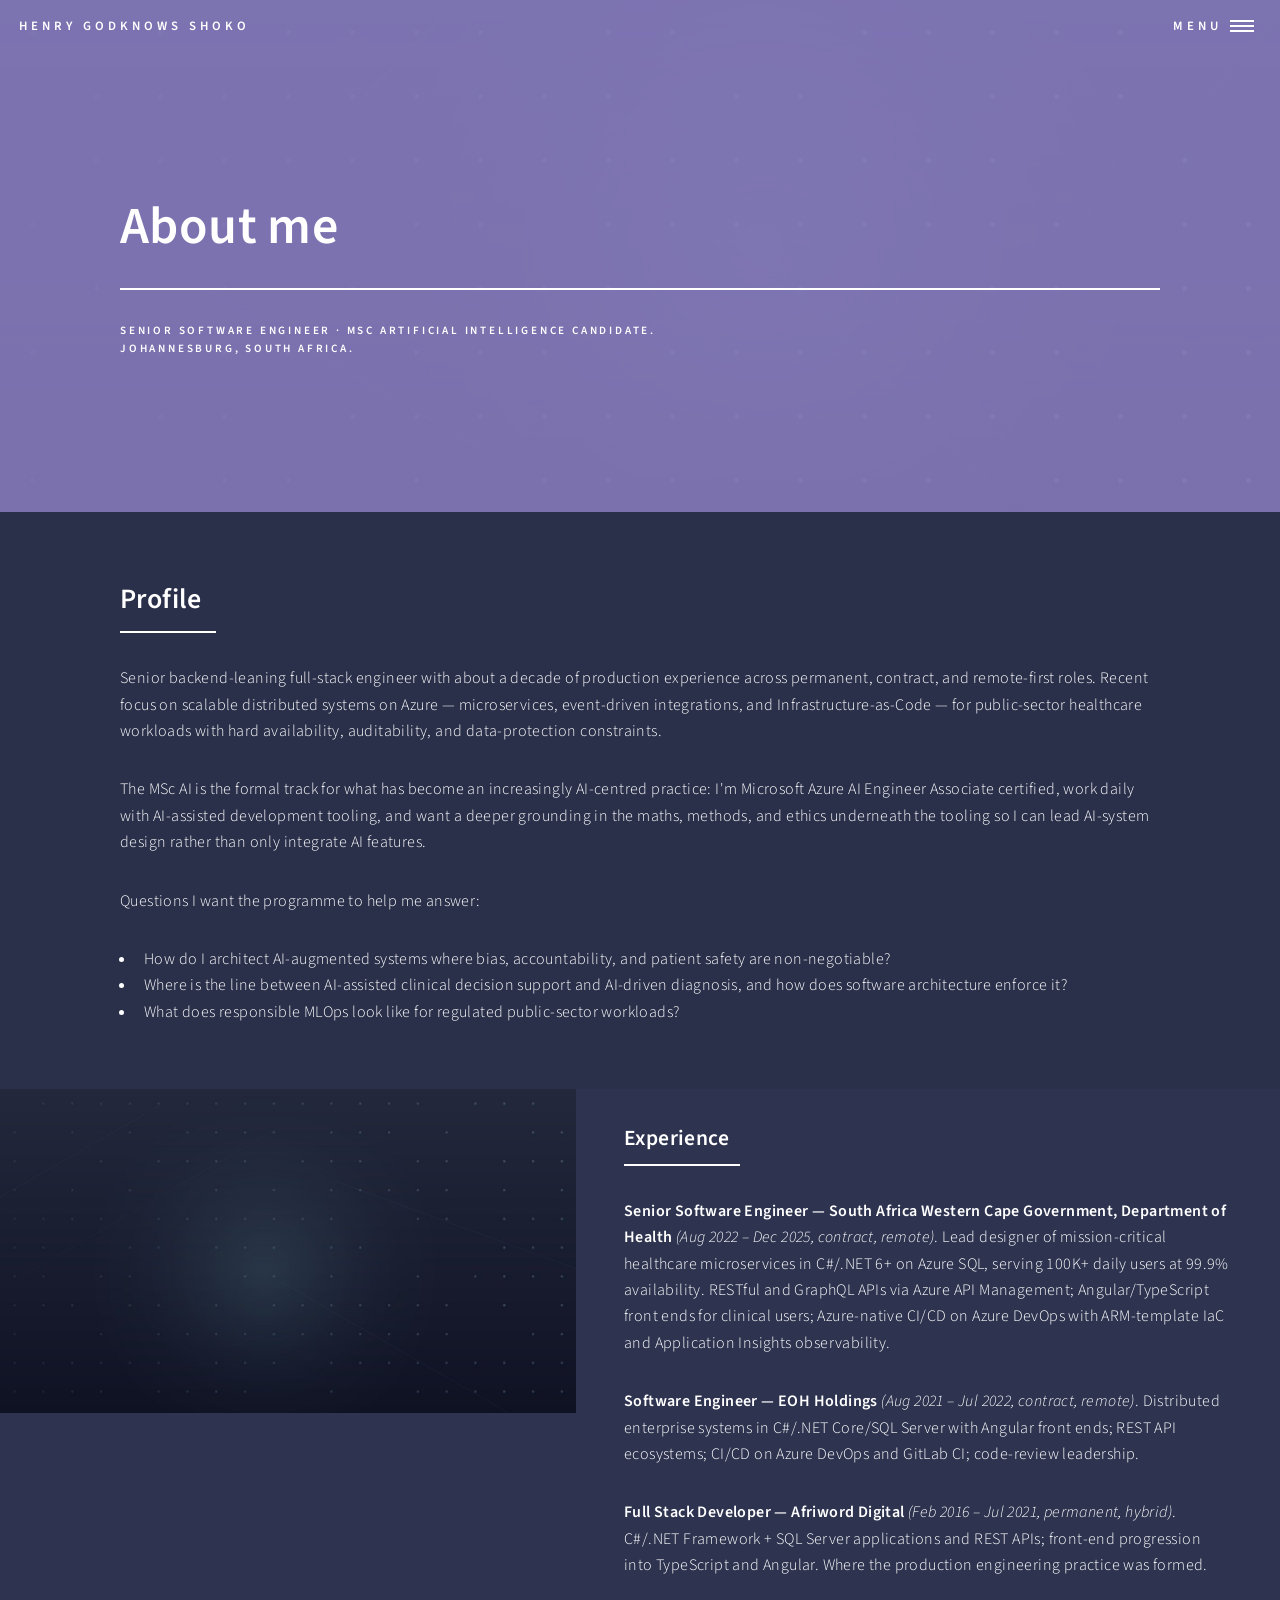
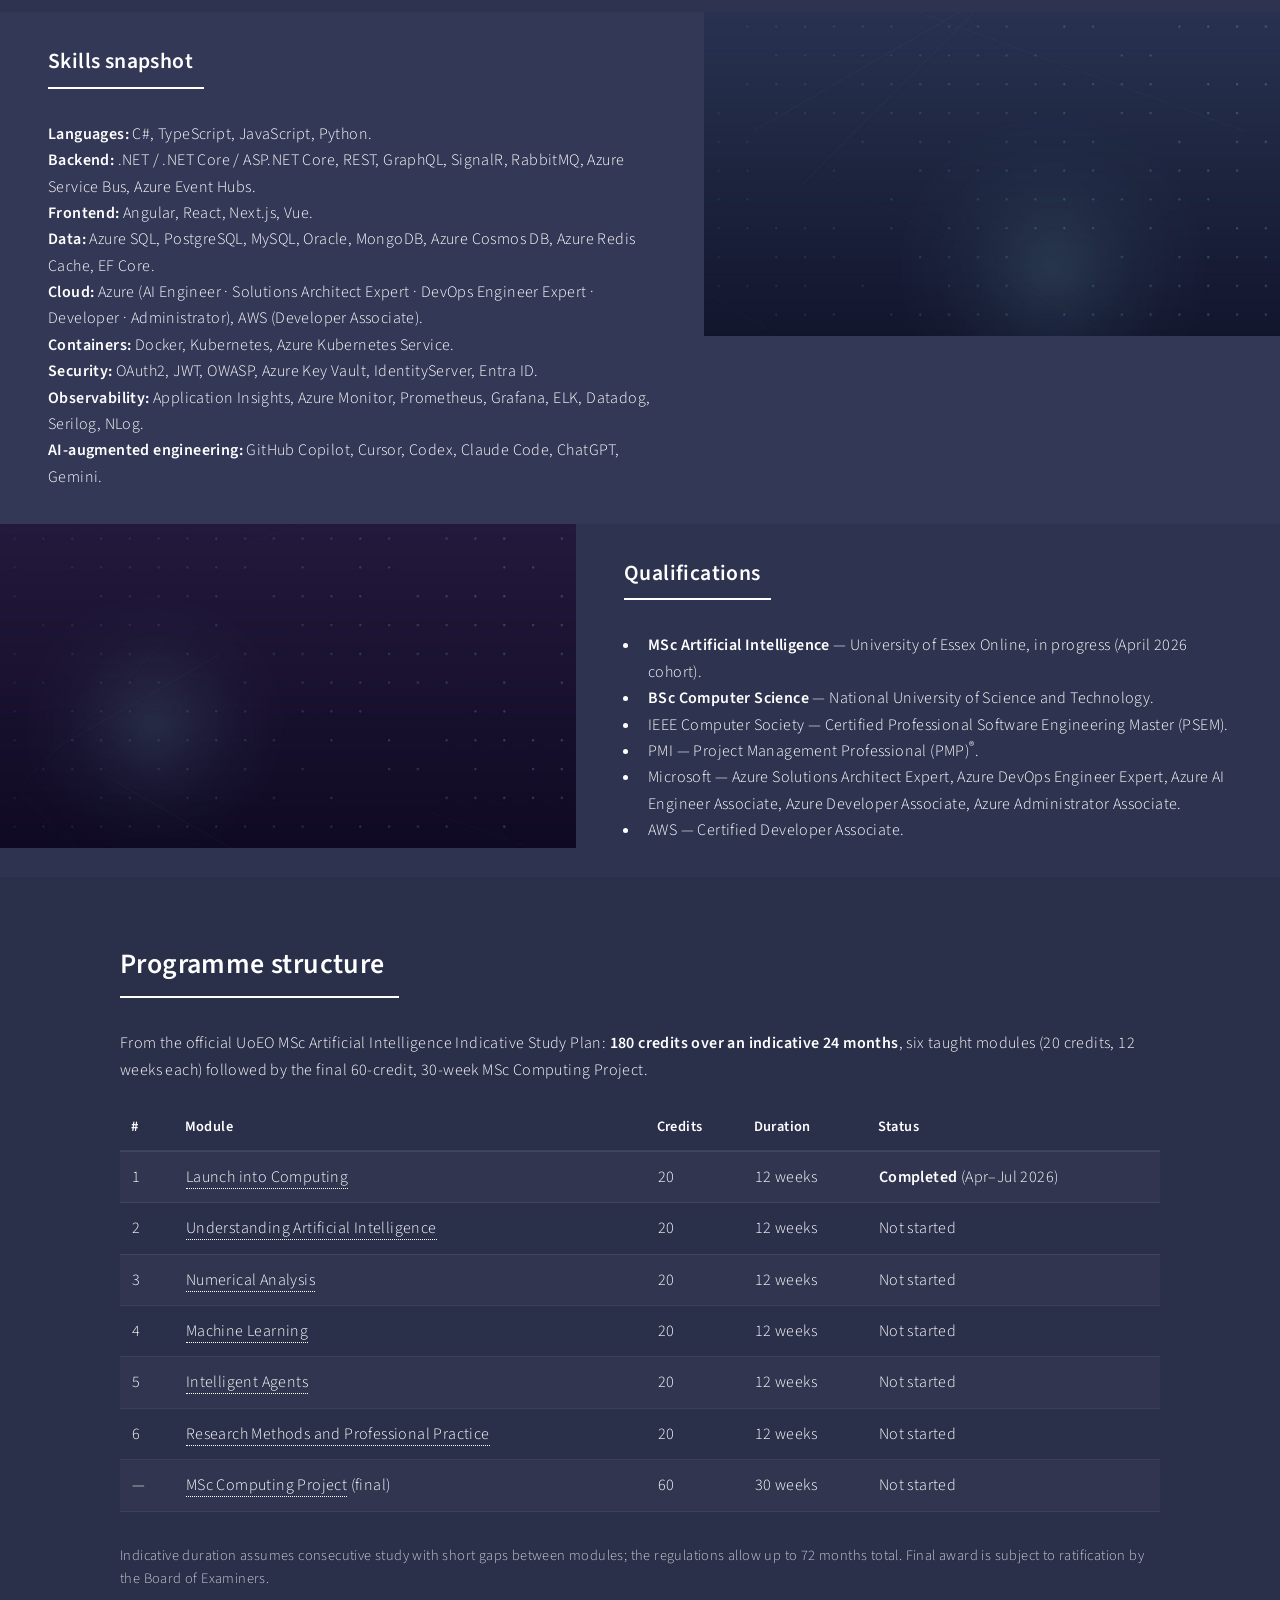
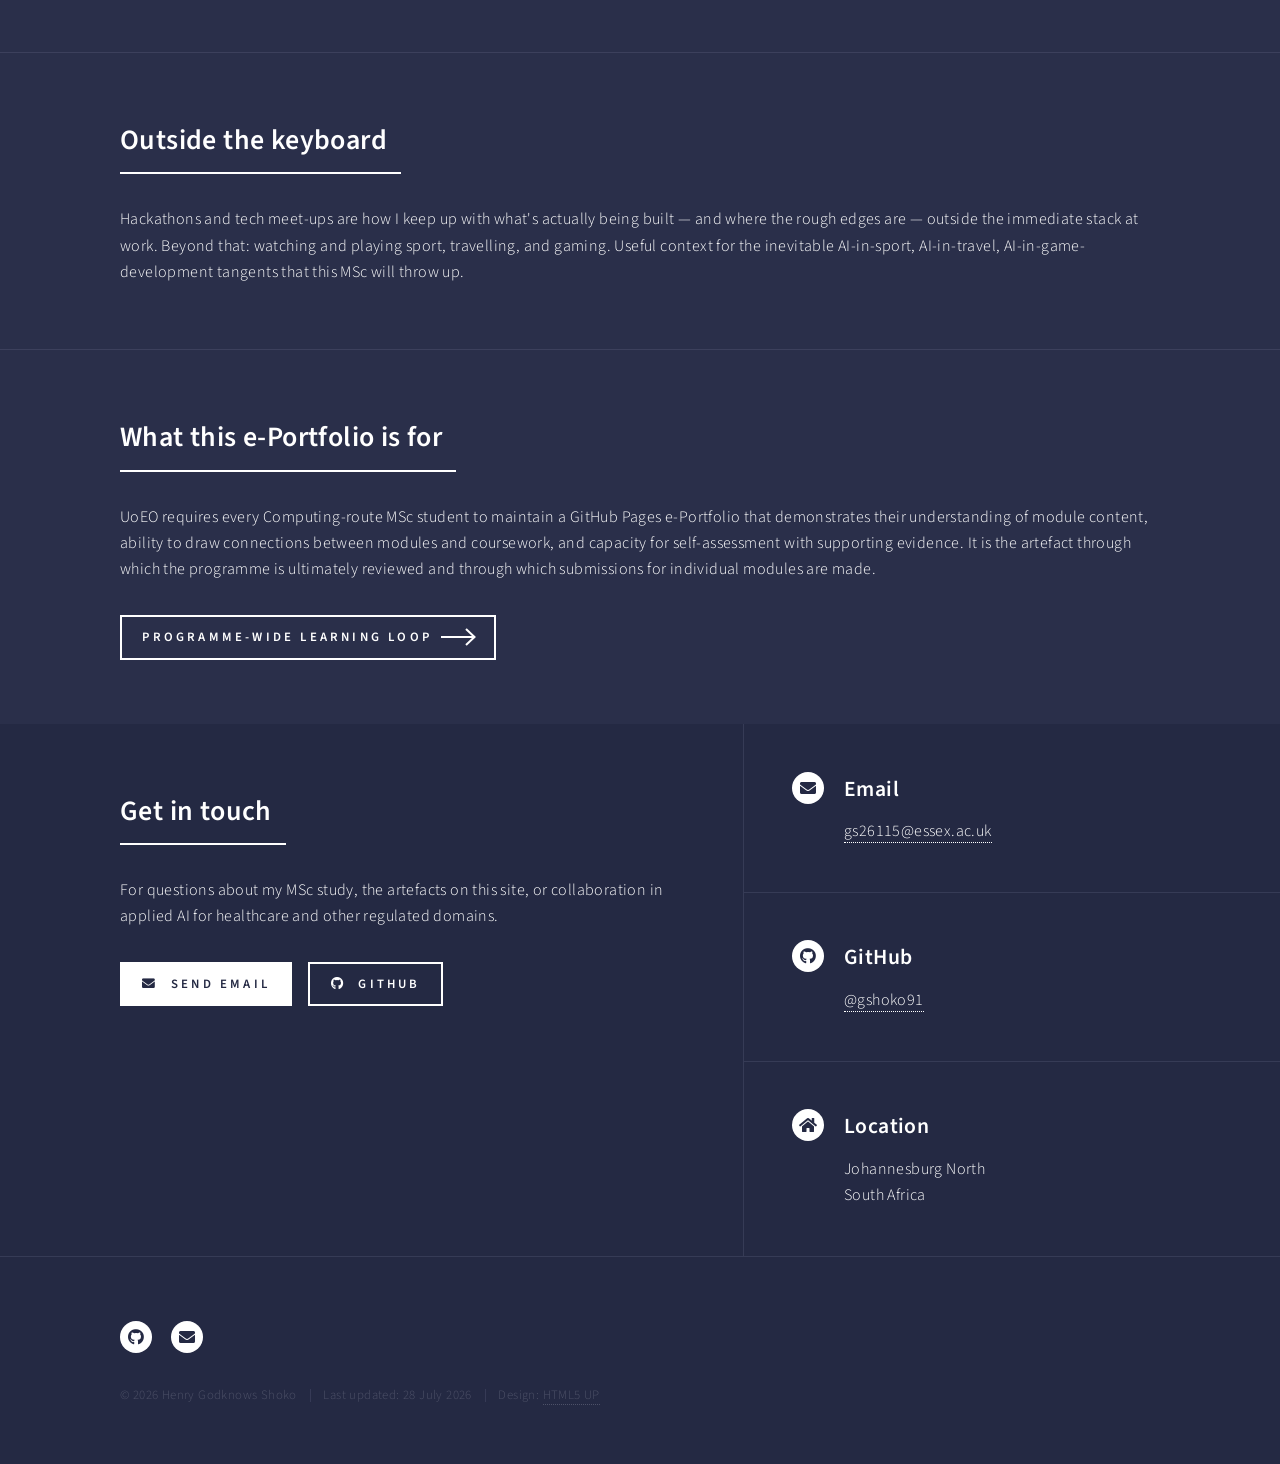
==== commit 6cf68885: "Mark Launch into Computing complete; add Units 10-12 and the EMA Flip module status to Completed (Ap" ====
--- a/about.html
+++ b/about.html
@@ -160,7 +160,7 @@
 											<tr><th>#</th><th>Module</th><th>Credits</th><th>Duration</th><th>Status</th></tr>
 										</thead>
 										<tbody>
-											<tr><td>1</td><td><a href="launch-into-computing.html">Launch into Computing</a></td><td>20</td><td>12 weeks</td><td><strong>In progress</strong> (Apr 2026 &ndash;)</td></tr>
+											<tr><td>1</td><td><a href="launch-into-computing.html">Launch into Computing</a></td><td>20</td><td>12 weeks</td><td><strong>Completed</strong> (Apr&ndash;Jul 2026)</td></tr>
 											<tr><td>2</td><td><a href="understanding-ai.html">Understanding Artificial Intelligence</a></td><td>20</td><td>12 weeks</td><td>Not started</td></tr>
 											<tr><td>3</td><td><a href="numerical-analysis.html">Numerical Analysis</a></td><td>20</td><td>12 weeks</td><td>Not started</td></tr>
 											<tr><td>4</td><td><a href="machine-learning.html">Machine Learning</a></td><td>20</td><td>12 weeks</td><td>Not started</td></tr>
@@ -240,7 +240,7 @@
 								<li><a href="mailto:gs26115@essex.ac.uk" class="icon solid alt fa-envelope"><span class="label">Email</span></a></li>
 							</ul>
 							<ul class="copyright">
-								<li>&copy; 2026 Henry Godknows Shoko</li><li>Last updated: 10 May 2026</li><li>Design: <a href="https://html5up.net">HTML5 UP</a></li>
+								<li>&copy; 2026 Henry Godknows Shoko</li><li>Last updated: 28 July 2026</li><li>Design: <a href="https://html5up.net">HTML5 UP</a></li>
 							</ul>
 						</div>
 					</footer>
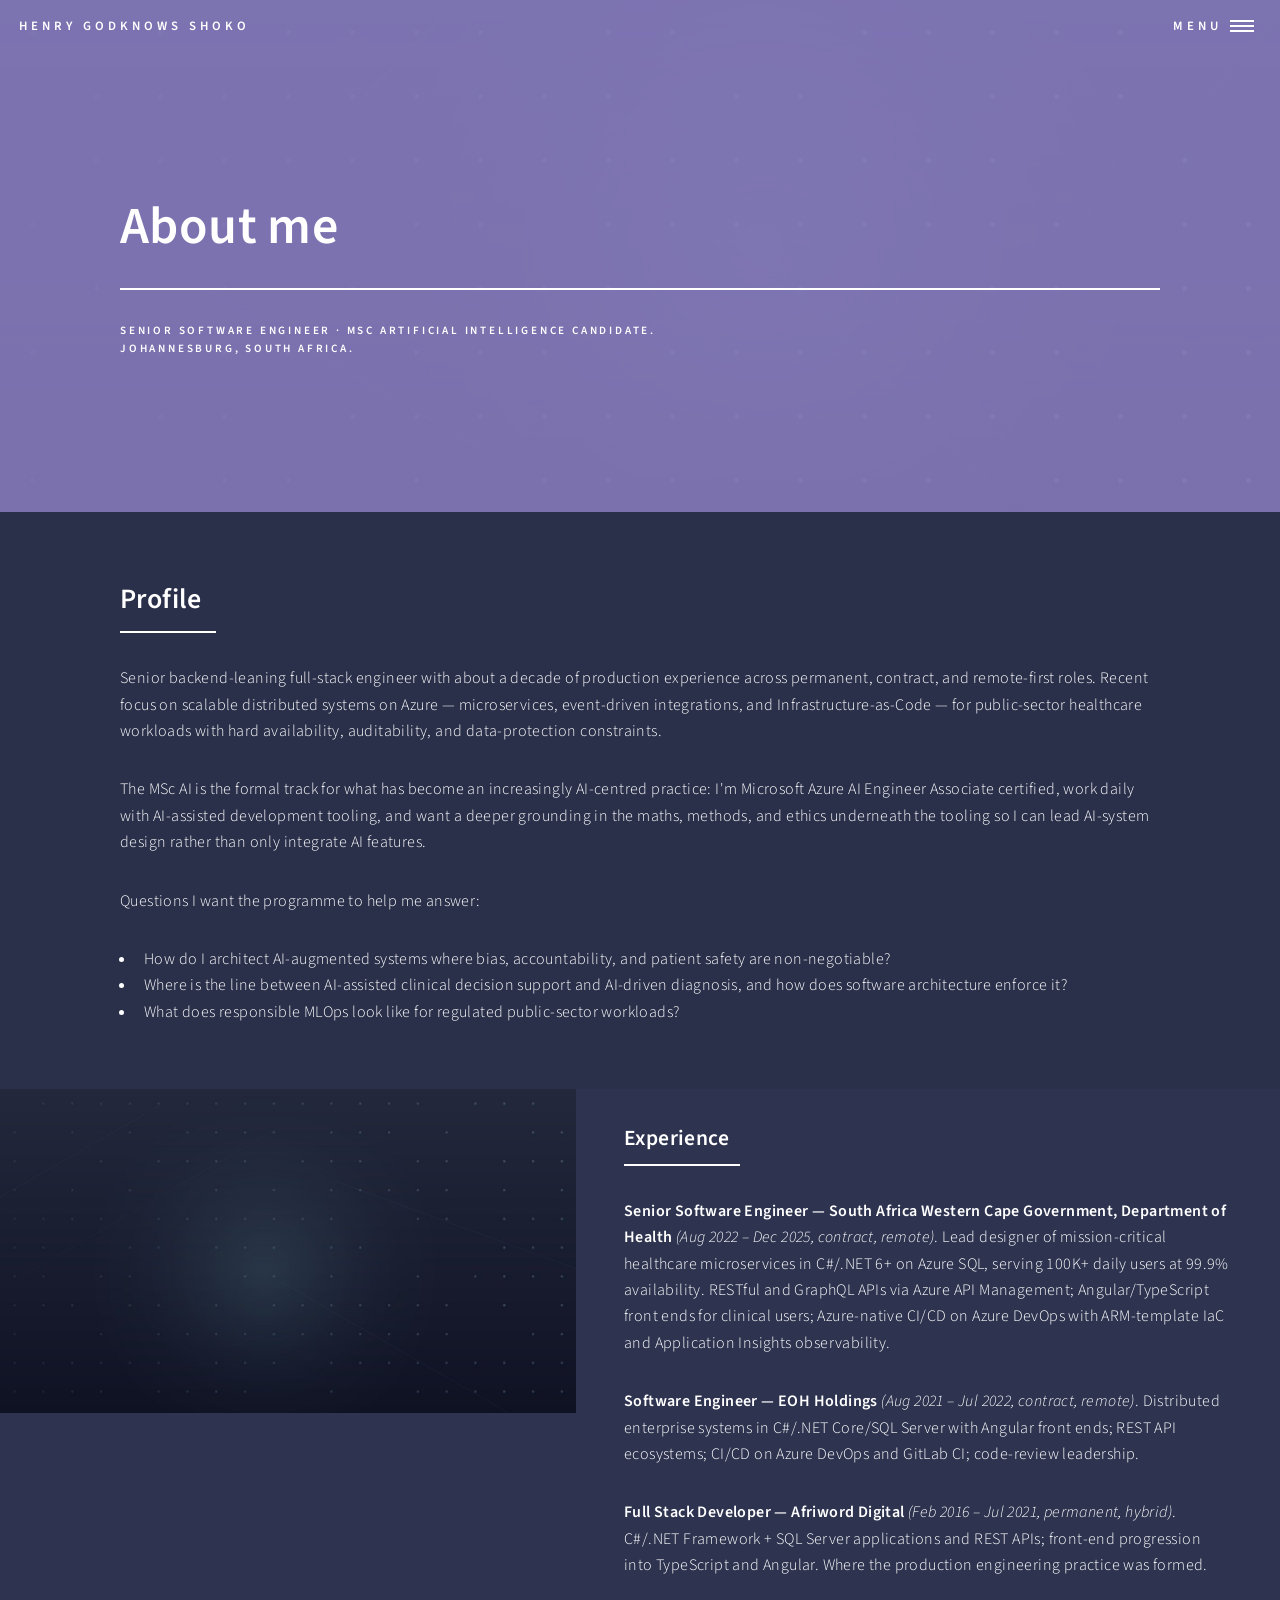
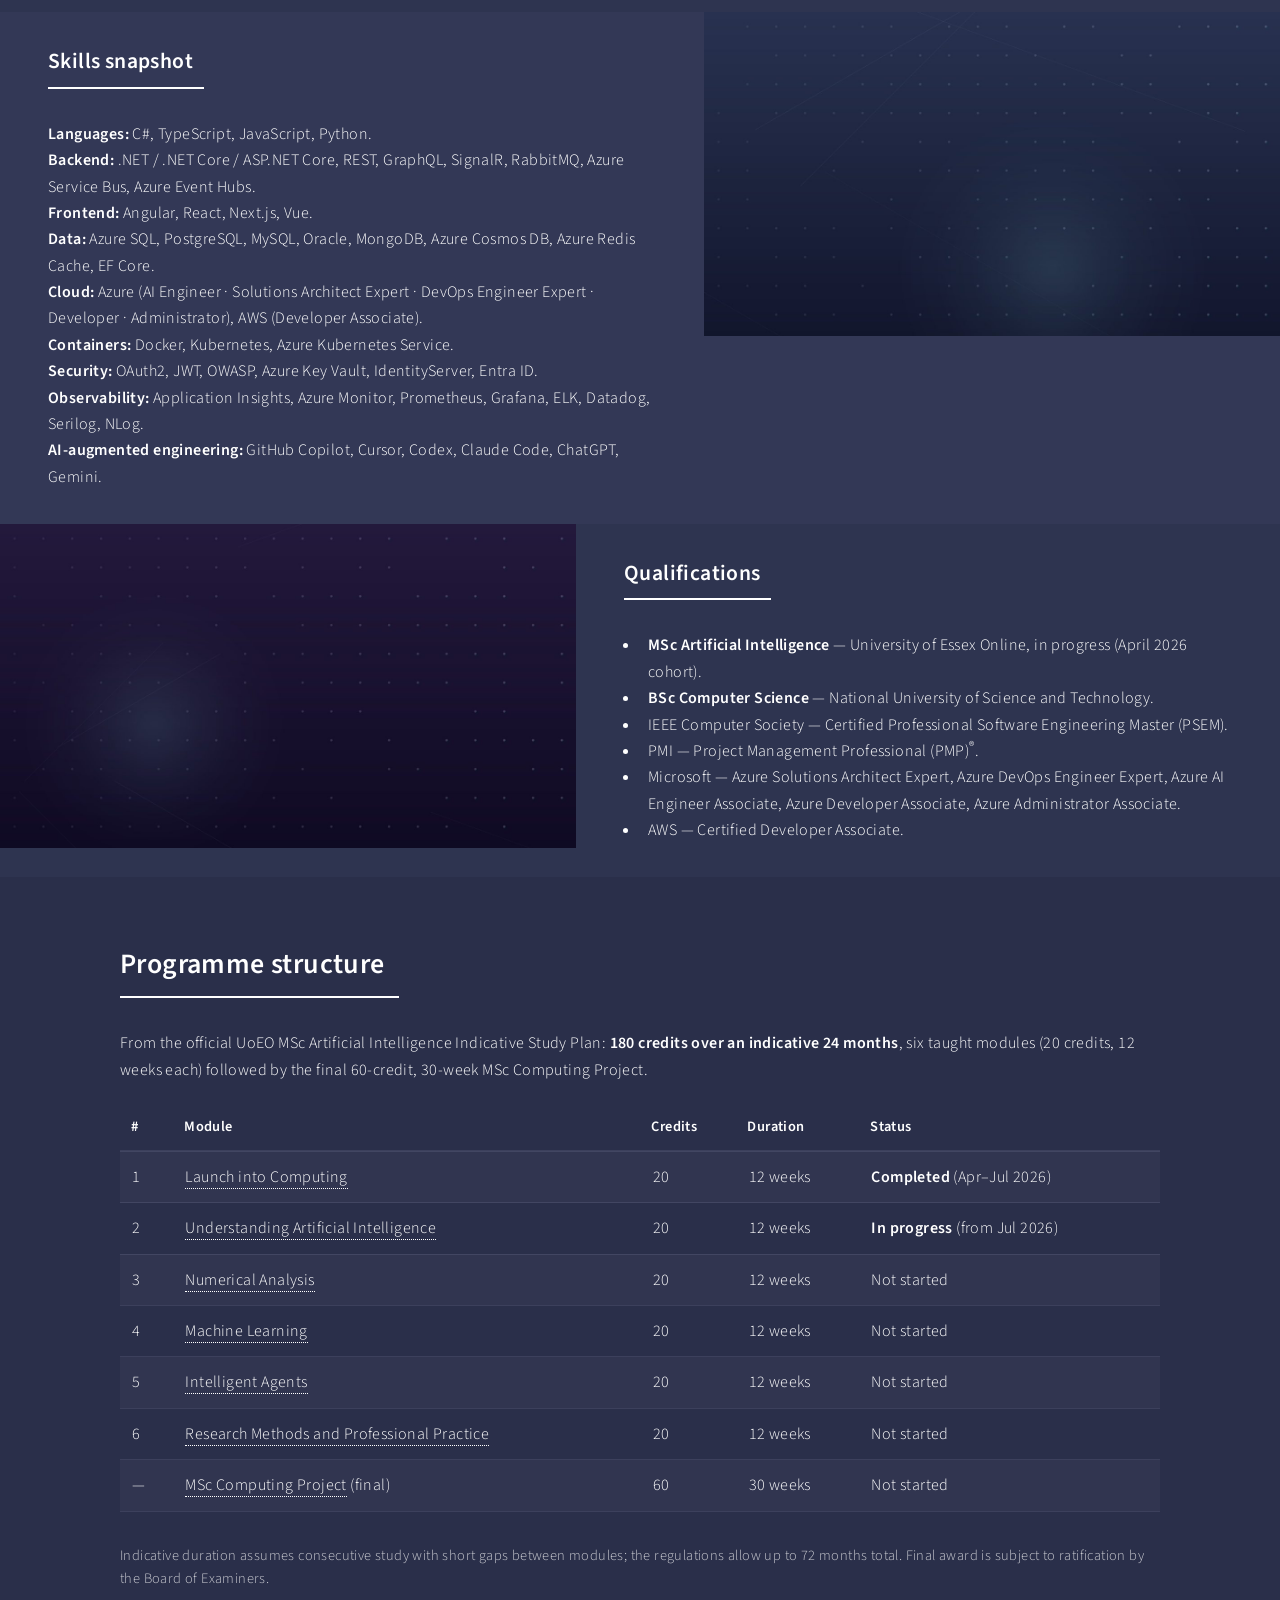
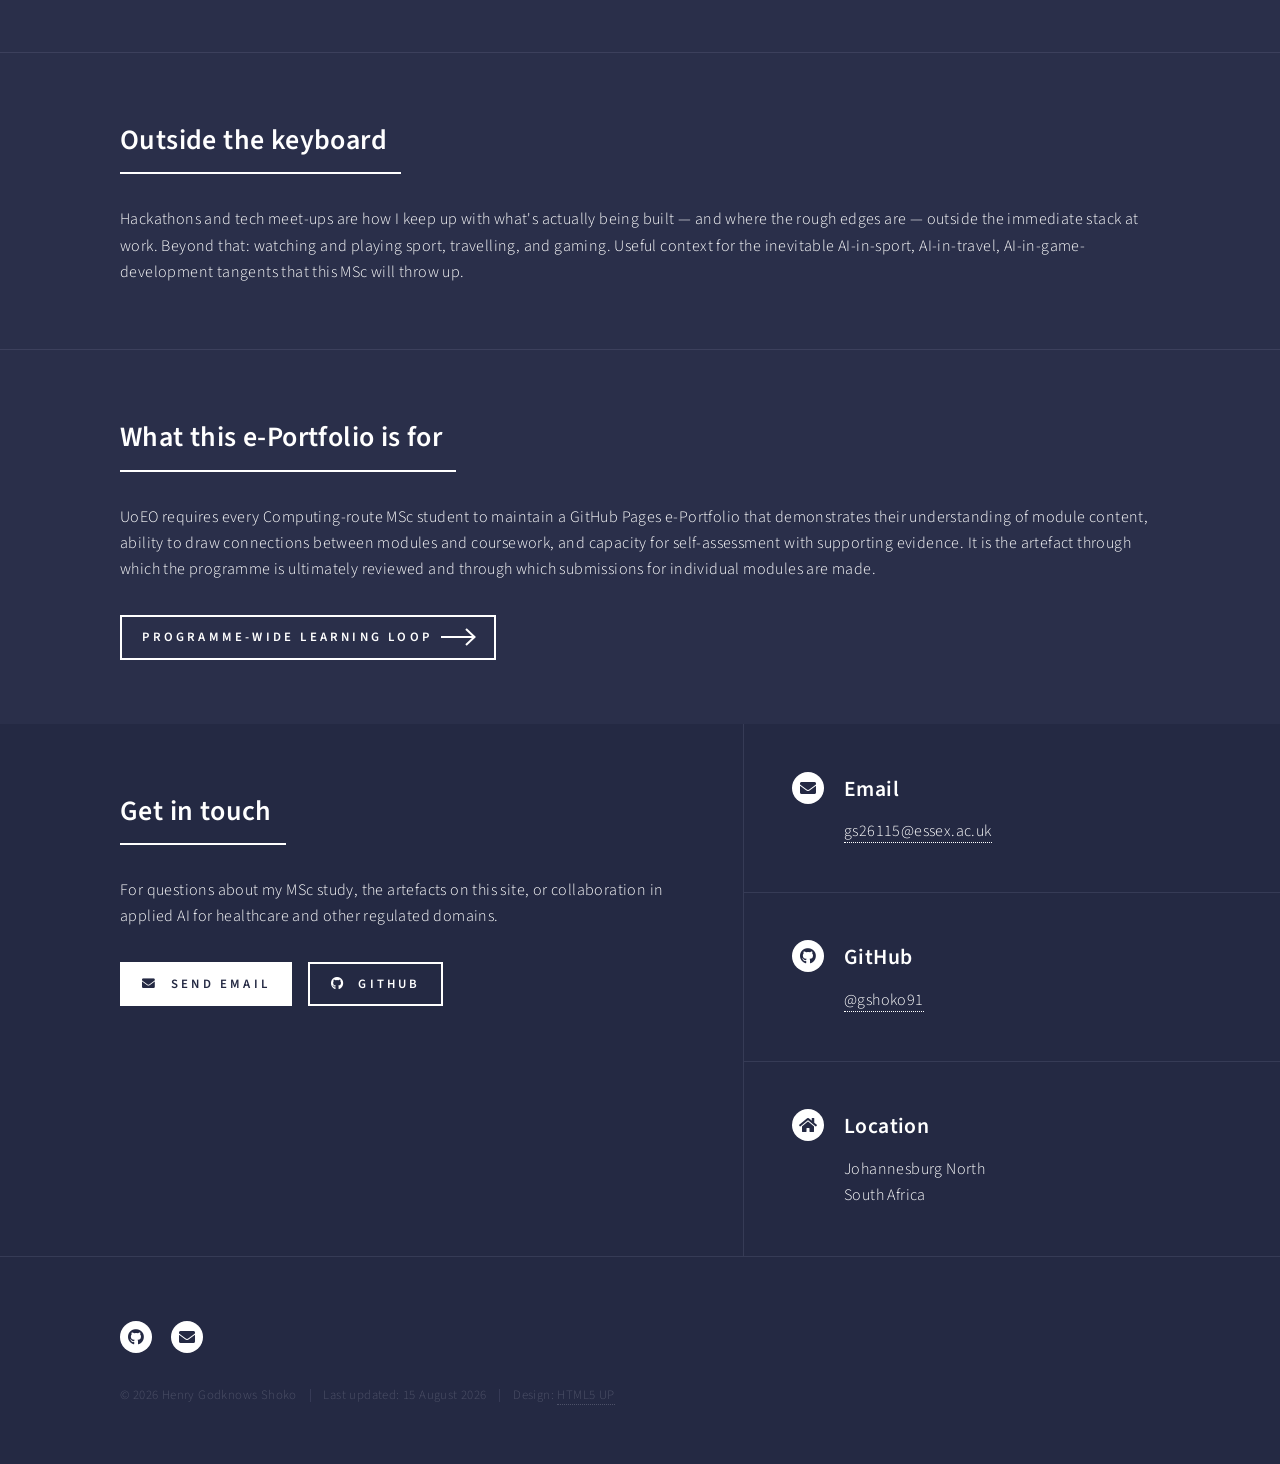
==== commit b9b6ceac: "Populate Understanding AI page with Units 1-3 and the first discussion Adds the learning outcomes, t" ====
--- a/about.html
+++ b/about.html
@@ -161,7 +161,7 @@
 										</thead>
 										<tbody>
 											<tr><td>1</td><td><a href="launch-into-computing.html">Launch into Computing</a></td><td>20</td><td>12 weeks</td><td><strong>Completed</strong> (Apr&ndash;Jul 2026)</td></tr>
-											<tr><td>2</td><td><a href="understanding-ai.html">Understanding Artificial Intelligence</a></td><td>20</td><td>12 weeks</td><td>Not started</td></tr>
+											<tr><td>2</td><td><a href="understanding-ai.html">Understanding Artificial Intelligence</a></td><td>20</td><td>12 weeks</td><td><strong>In progress</strong> (from Jul 2026)</td></tr>
 											<tr><td>3</td><td><a href="numerical-analysis.html">Numerical Analysis</a></td><td>20</td><td>12 weeks</td><td>Not started</td></tr>
 											<tr><td>4</td><td><a href="machine-learning.html">Machine Learning</a></td><td>20</td><td>12 weeks</td><td>Not started</td></tr>
 											<tr><td>5</td><td><a href="intelligent-agents.html">Intelligent Agents</a></td><td>20</td><td>12 weeks</td><td>Not started</td></tr>
@@ -240,7 +240,7 @@
 								<li><a href="mailto:gs26115@essex.ac.uk" class="icon solid alt fa-envelope"><span class="label">Email</span></a></li>
 							</ul>
 							<ul class="copyright">
-								<li>&copy; 2026 Henry Godknows Shoko</li><li>Last updated: 28 July 2026</li><li>Design: <a href="https://html5up.net">HTML5 UP</a></li>
+								<li>&copy; 2026 Henry Godknows Shoko</li><li>Last updated: 15 August 2026</li><li>Design: <a href="https://html5up.net">HTML5 UP</a></li>
 							</ul>
 						</div>
 					</footer>
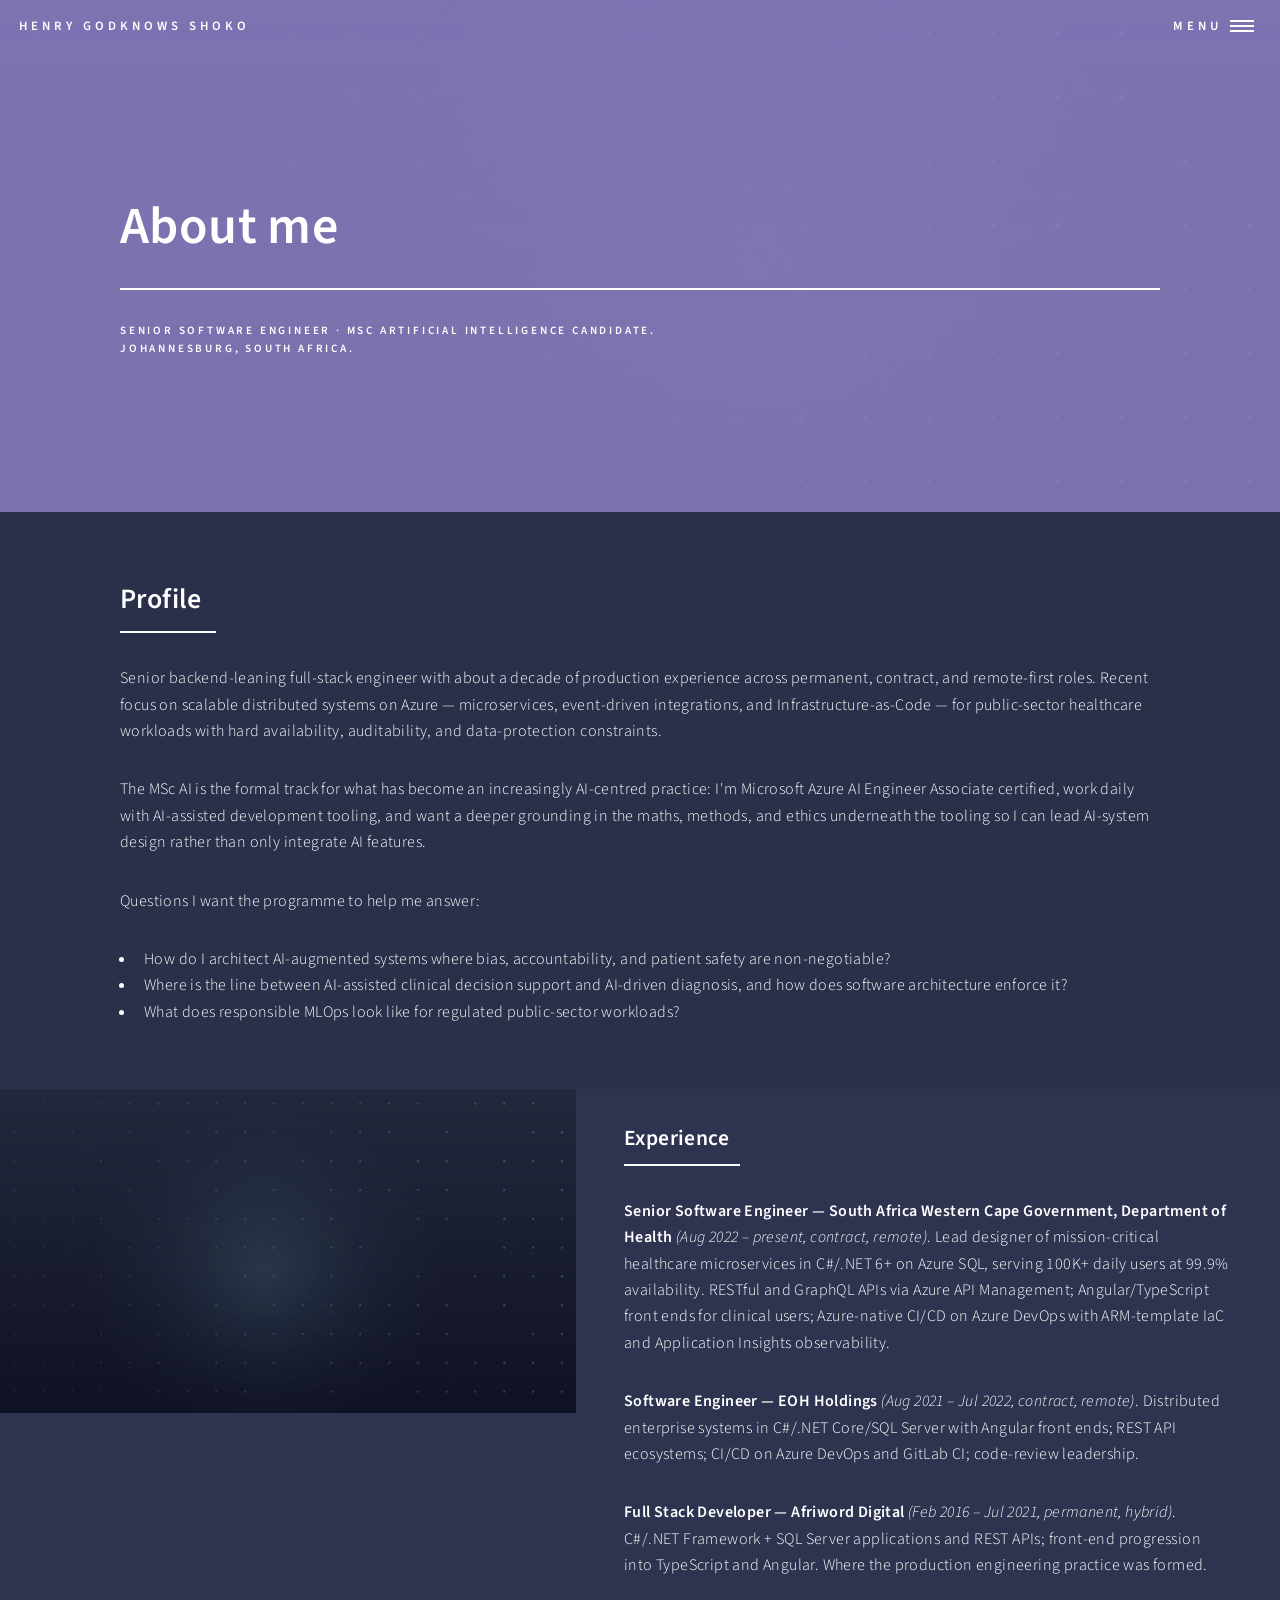
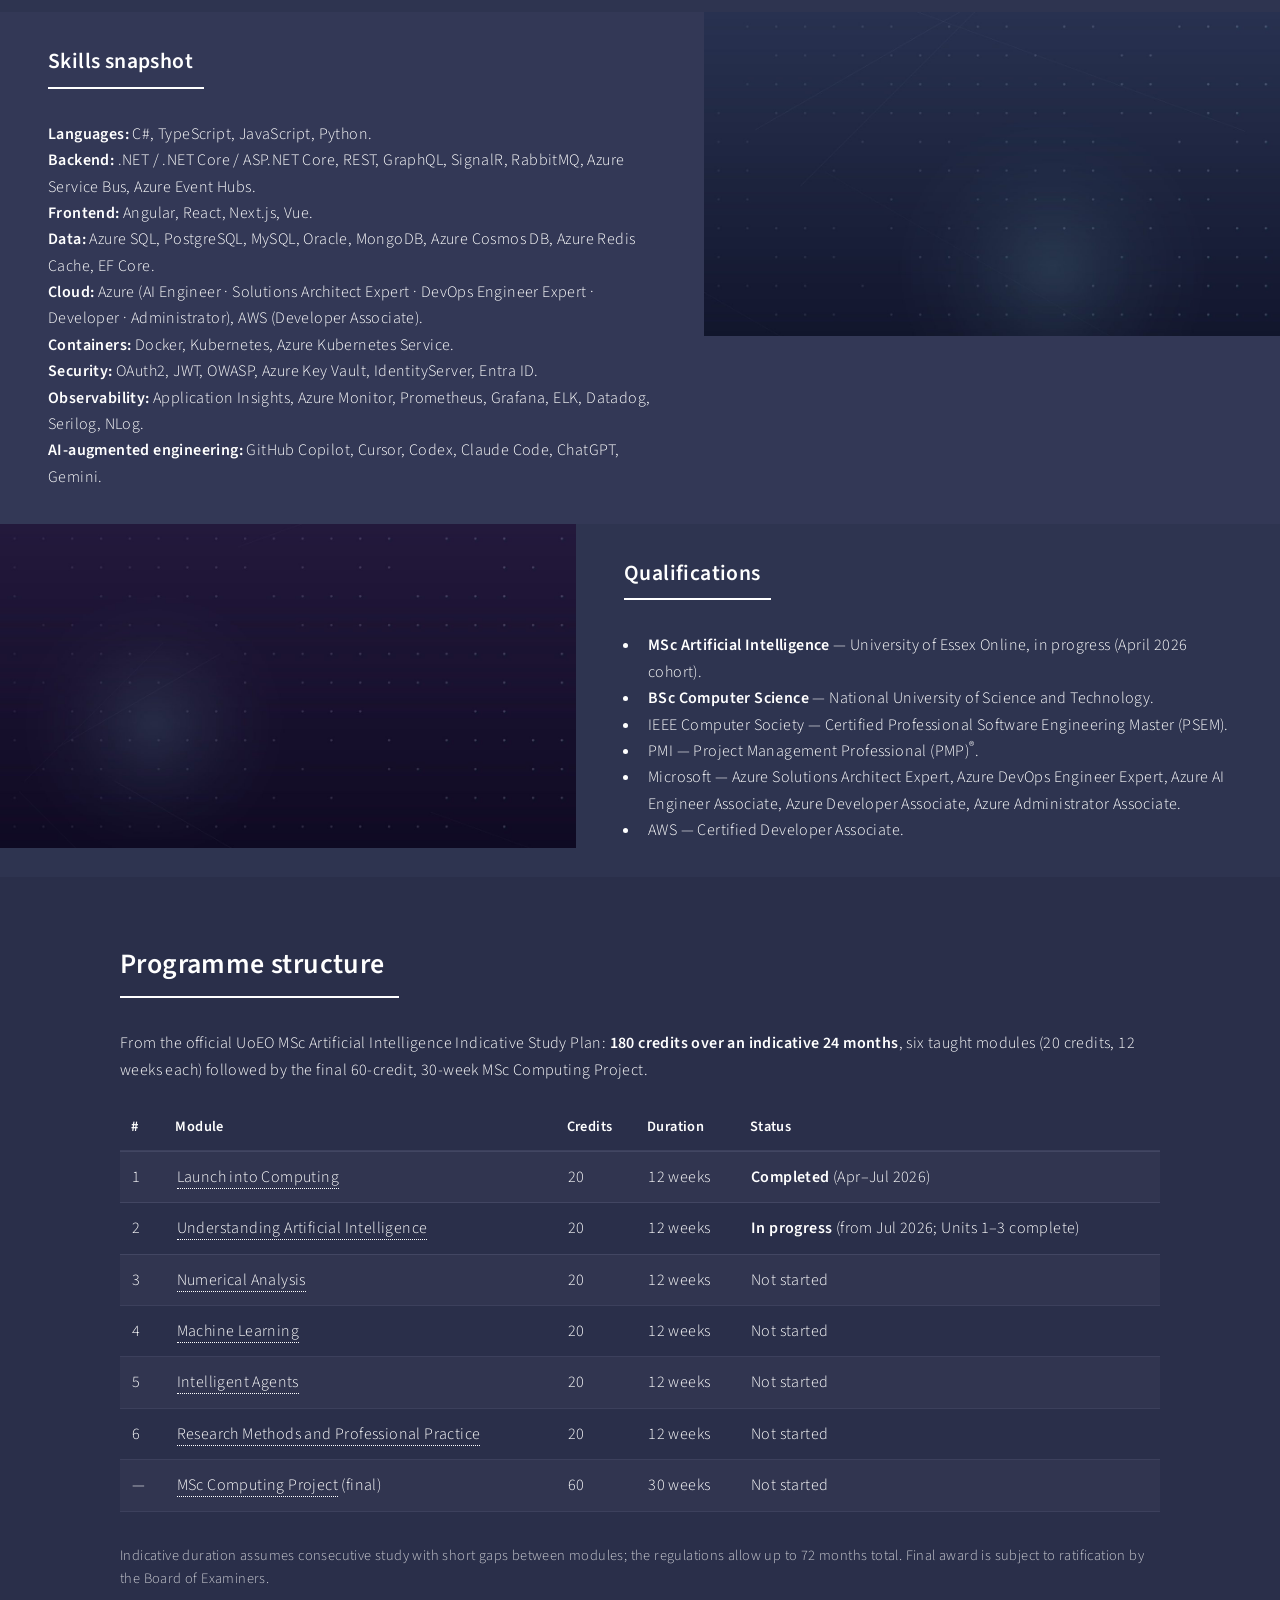
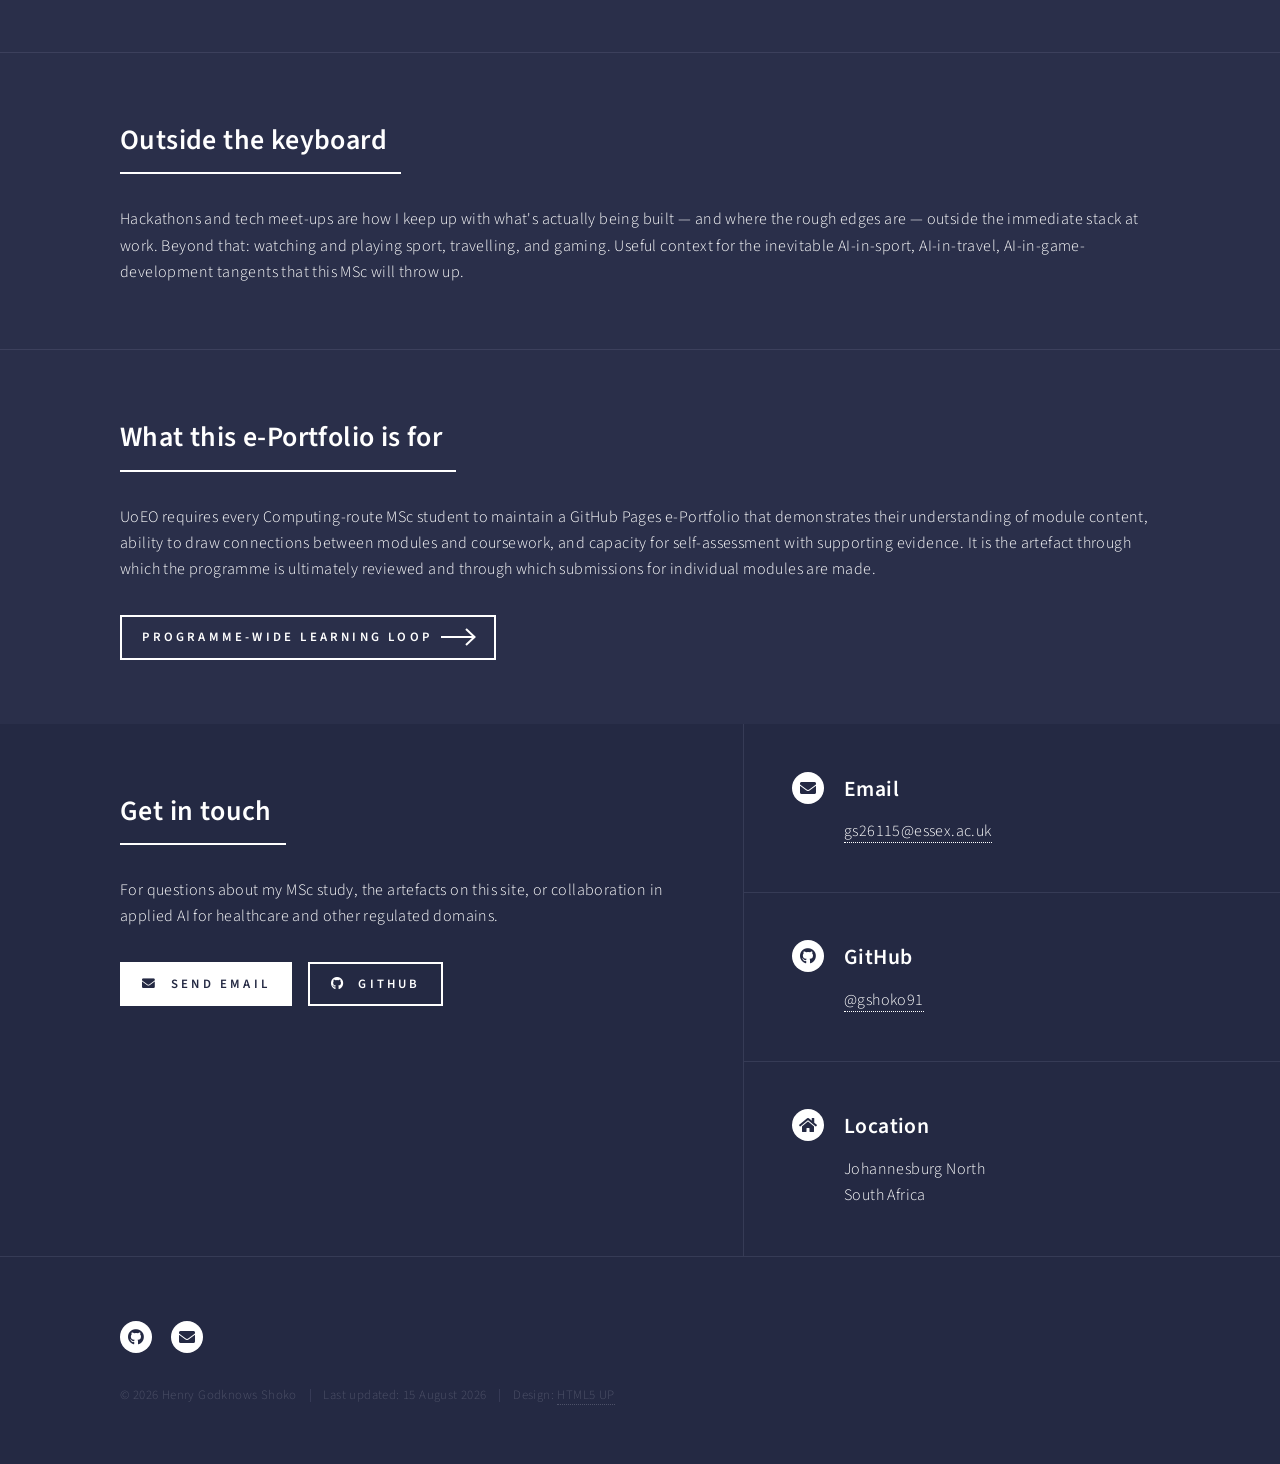
==== commit fe3ce3b4: "Correct Department of Health engagement as ongoing The contract runs from August 2022 to the present" ====
--- a/about.html
+++ b/about.html
@@ -109,7 +109,7 @@
 								<div class="content">
 									<div class="inner">
 										<header class="major"><h3>Experience</h3></header>
-										<p><strong>Senior Software Engineer — South Africa Western Cape Government, Department of Health</strong> <em>(Aug 2022 – Dec 2025, contract, remote)</em>. Lead designer of mission-critical healthcare microservices in C#/.NET 6+ on Azure SQL, serving 100K+ daily users at 99.9% availability. RESTful and GraphQL APIs via Azure API Management; Angular/TypeScript front ends for clinical users; Azure-native CI/CD on Azure DevOps with ARM-template IaC and Application Insights observability.</p>
+										<p><strong>Senior Software Engineer — South Africa Western Cape Government, Department of Health</strong> <em>(Aug 2022 – present, contract, remote)</em>. Lead designer of mission-critical healthcare microservices in C#/.NET 6+ on Azure SQL, serving 100K+ daily users at 99.9% availability. RESTful and GraphQL APIs via Azure API Management; Angular/TypeScript front ends for clinical users; Azure-native CI/CD on Azure DevOps with ARM-template IaC and Application Insights observability.</p>
 										<p><strong>Software Engineer — EOH Holdings</strong> <em>(Aug 2021 – Jul 2022, contract, remote)</em>. Distributed enterprise systems in C#/.NET Core/SQL Server with Angular front ends; REST API ecosystems; CI/CD on Azure DevOps and GitLab CI; code-review leadership.</p>
 										<p><strong>Full Stack Developer — Afriword Digital</strong> <em>(Feb 2016 – Jul 2021, permanent, hybrid)</em>. C#/.NET Framework + SQL Server applications and REST APIs; front-end progression into TypeScript and Angular. Where the production engineering practice was formed.</p>
 									</div>
@@ -161,7 +161,7 @@
 										</thead>
 										<tbody>
 											<tr><td>1</td><td><a href="launch-into-computing.html">Launch into Computing</a></td><td>20</td><td>12 weeks</td><td><strong>Completed</strong> (Apr&ndash;Jul 2026)</td></tr>
-											<tr><td>2</td><td><a href="understanding-ai.html">Understanding Artificial Intelligence</a></td><td>20</td><td>12 weeks</td><td><strong>In progress</strong> (from Jul 2026)</td></tr>
+											<tr><td>2</td><td><a href="understanding-ai.html">Understanding Artificial Intelligence</a></td><td>20</td><td>12 weeks</td><td><strong>In progress</strong> (from Jul 2026; Units&nbsp;1&ndash;3 complete)</td></tr>
 											<tr><td>3</td><td><a href="numerical-analysis.html">Numerical Analysis</a></td><td>20</td><td>12 weeks</td><td>Not started</td></tr>
 											<tr><td>4</td><td><a href="machine-learning.html">Machine Learning</a></td><td>20</td><td>12 weeks</td><td>Not started</td></tr>
 											<tr><td>5</td><td><a href="intelligent-agents.html">Intelligent Agents</a></td><td>20</td><td>12 weeks</td><td>Not started</td></tr>
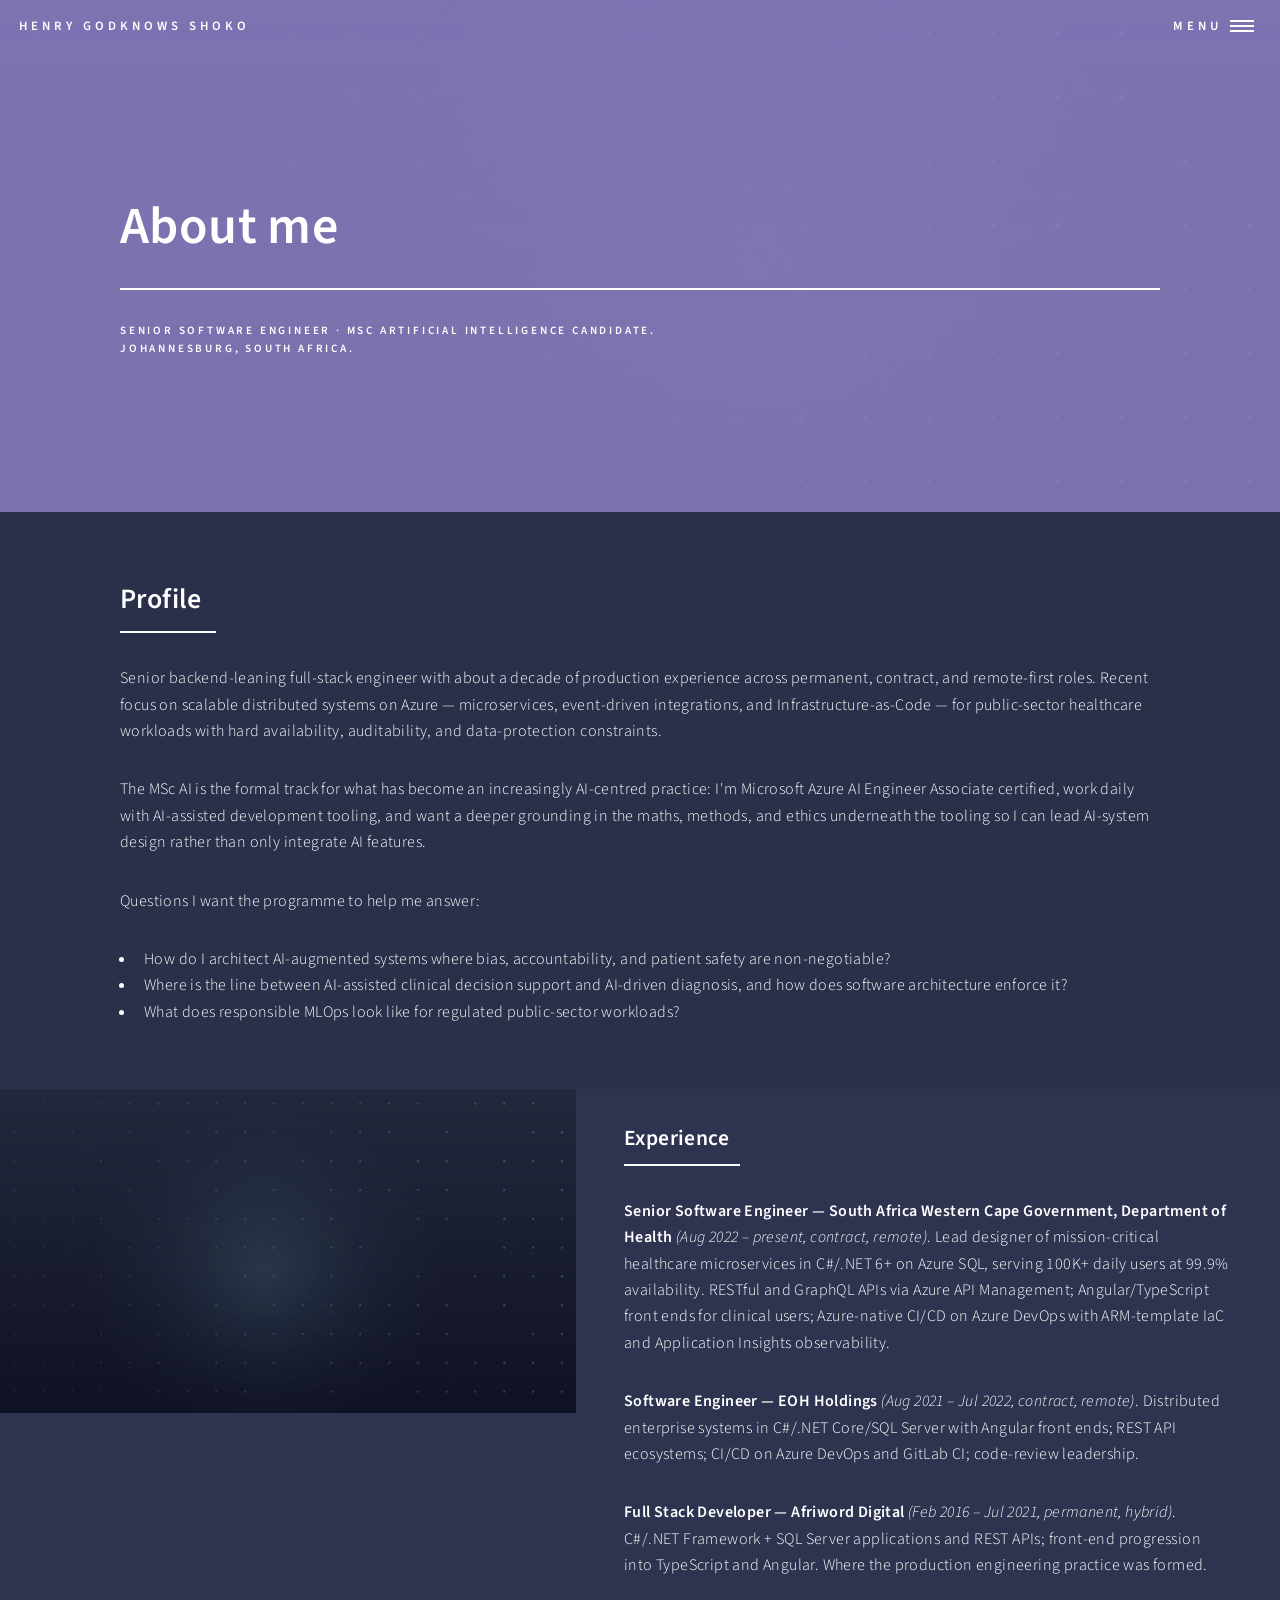
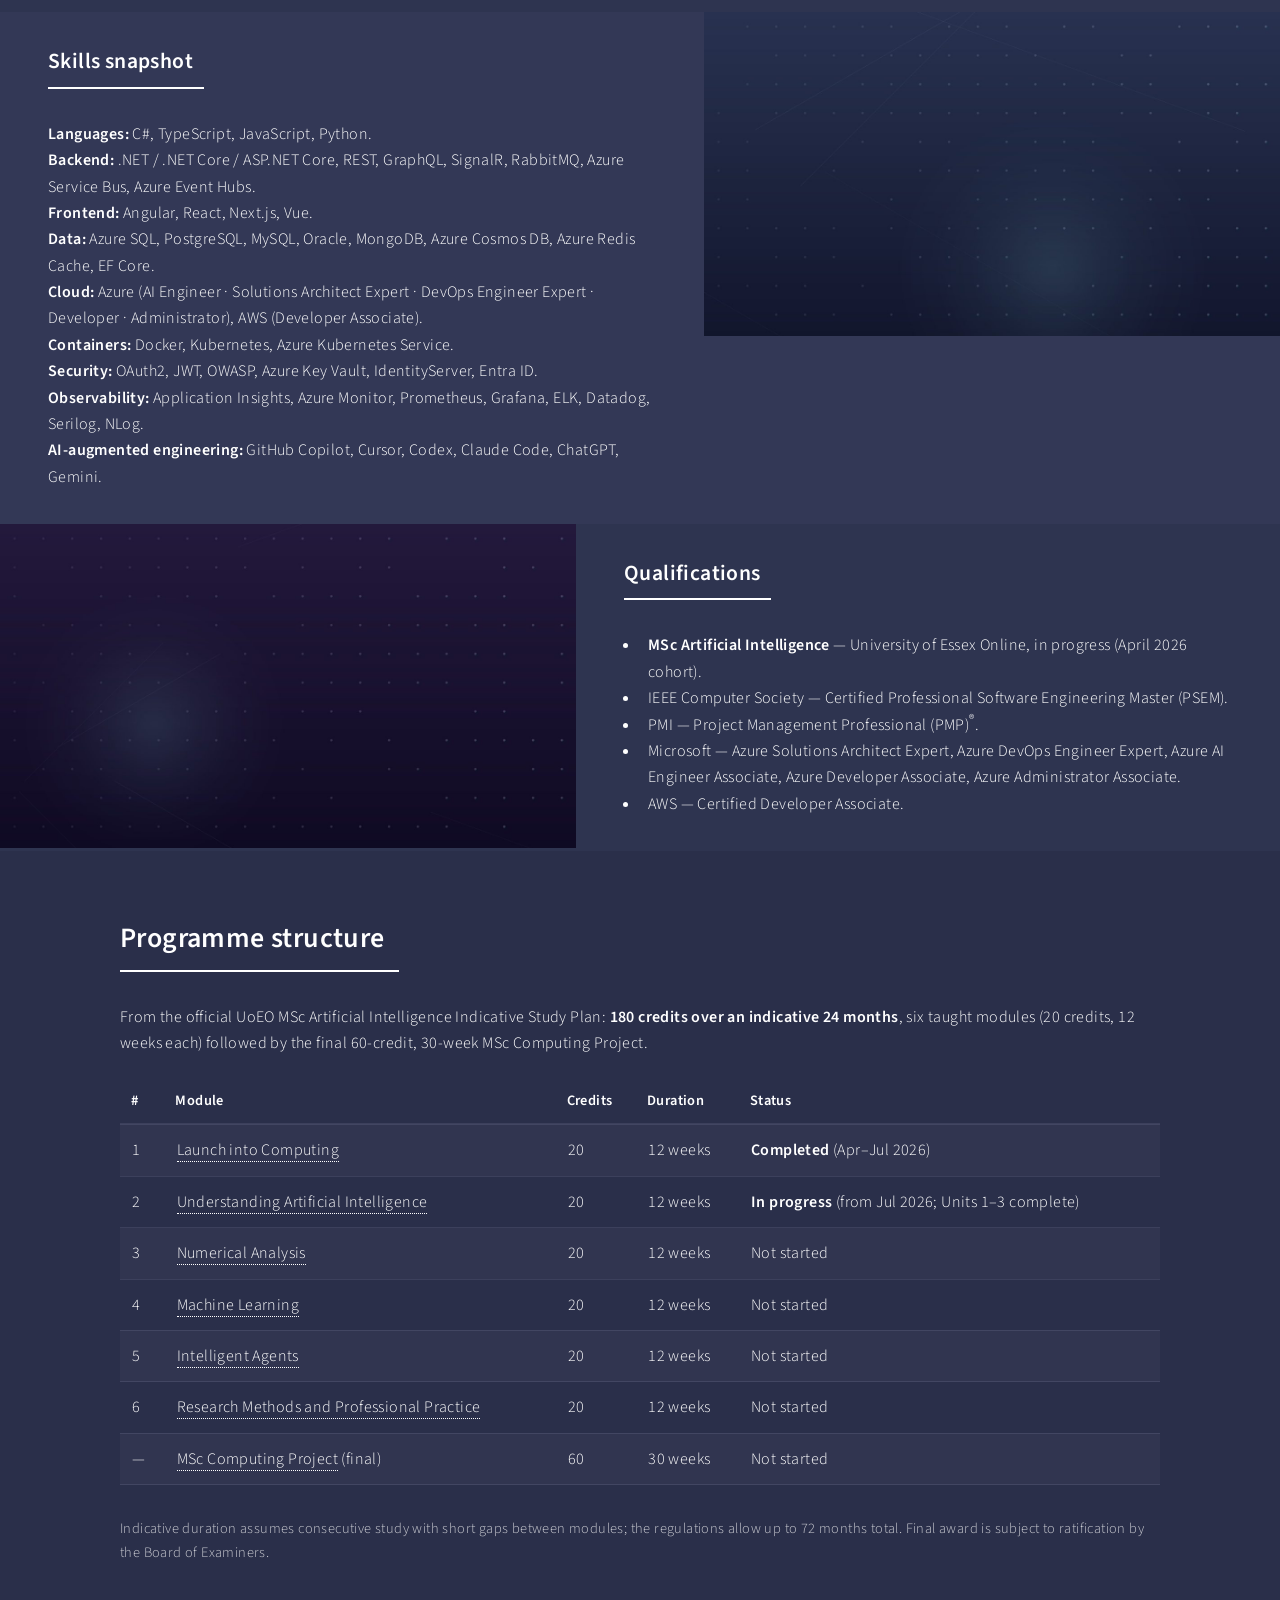
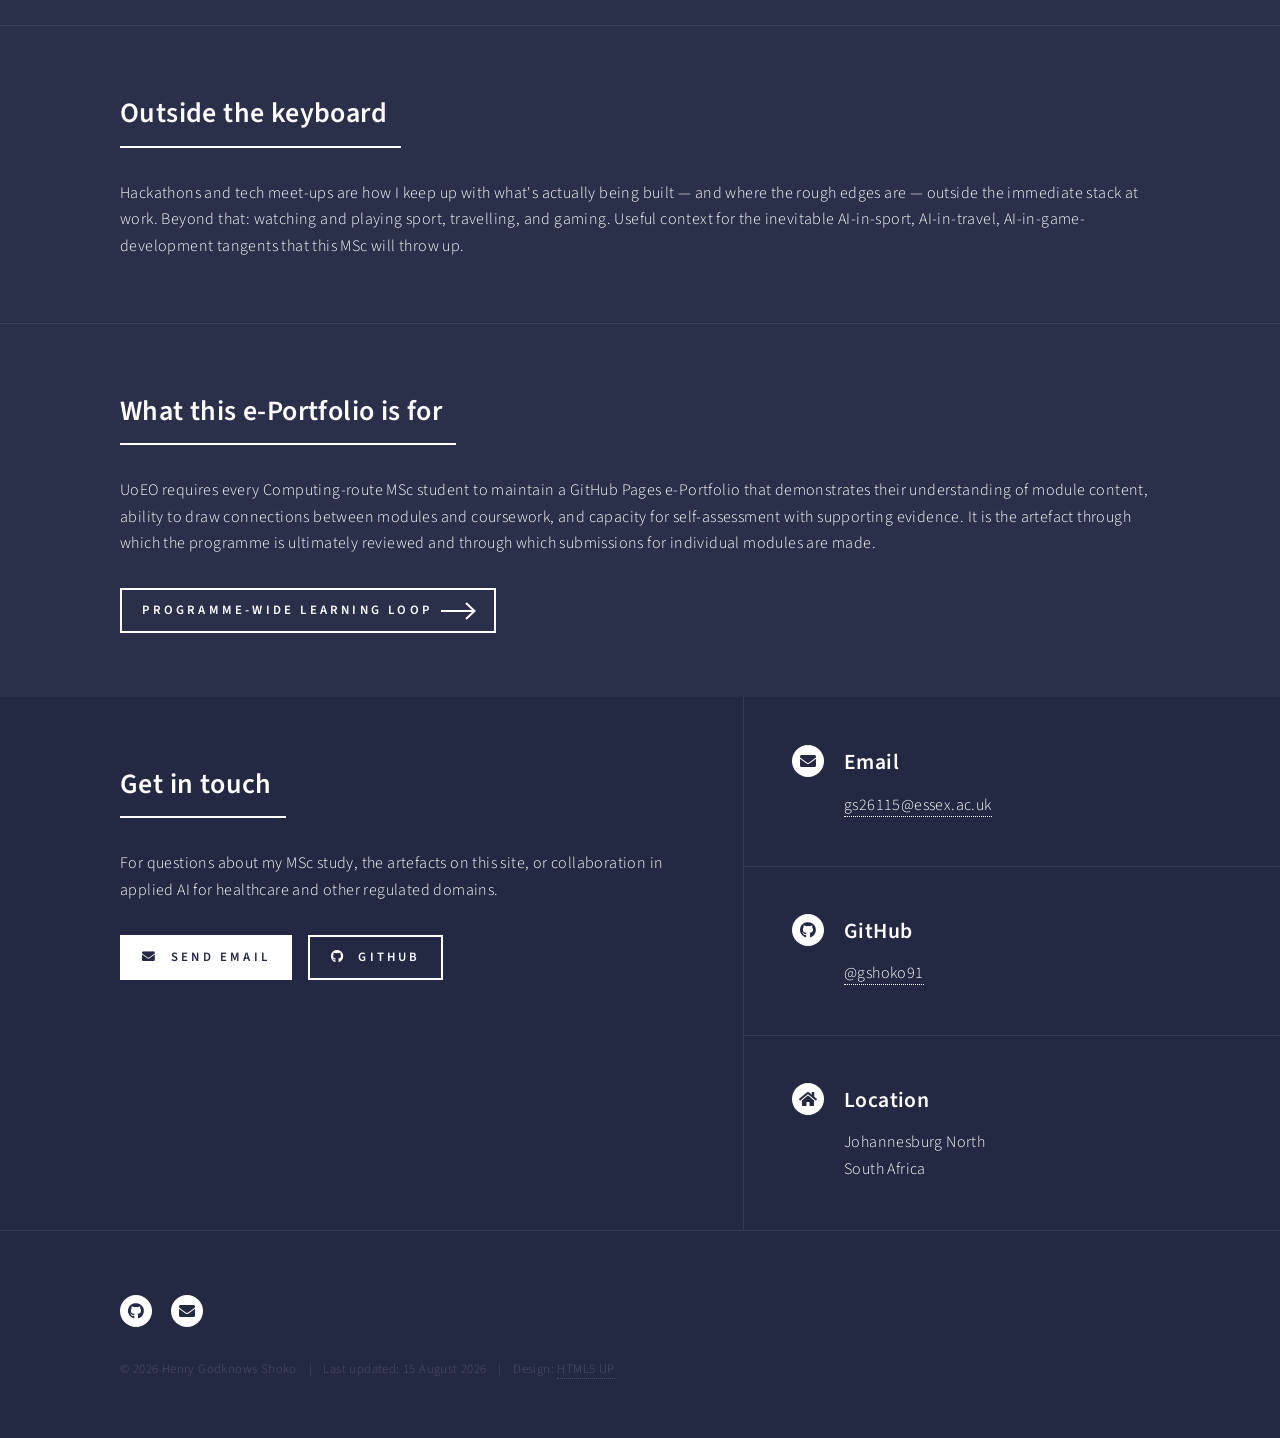
==== commit e7afd428: "Remove the BSc entry from Qualifications" ====
--- a/about.html
+++ b/about.html
@@ -139,7 +139,6 @@
 										<header class="major"><h3>Qualifications</h3></header>
 										<ul>
 											<li><strong>MSc Artificial Intelligence</strong> — University of Essex Online, in progress (April 2026 cohort).</li>
-											<li><strong>BSc Computer Science</strong> — National University of Science and Technology.</li>
 											<li>IEEE Computer Society — Certified Professional Software Engineering Master (PSEM).</li>
 											<li>PMI — Project Management Professional (PMP)<sup>&reg;</sup>.</li>
 											<li>Microsoft — Azure Solutions Architect Expert, Azure DevOps Engineer Expert, Azure AI Engineer Associate, Azure Developer Associate, Azure Administrator Associate.</li>
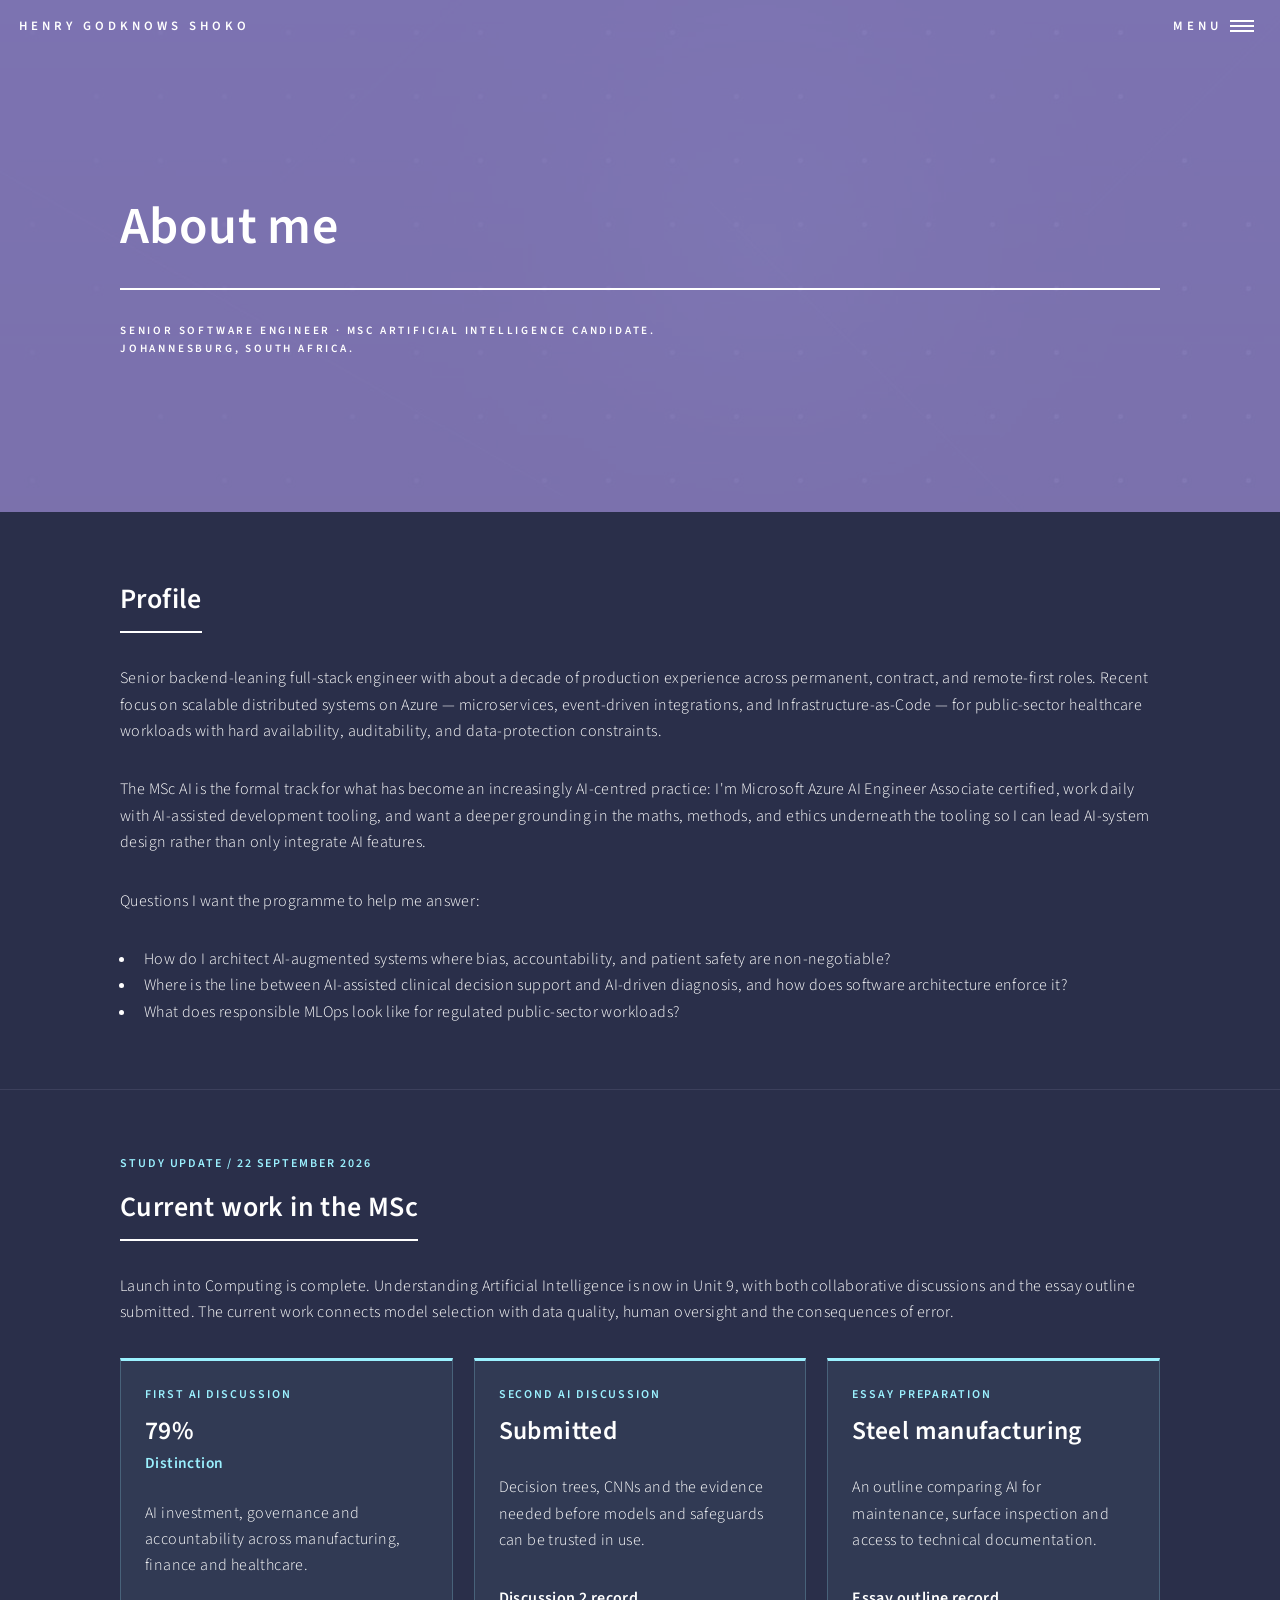
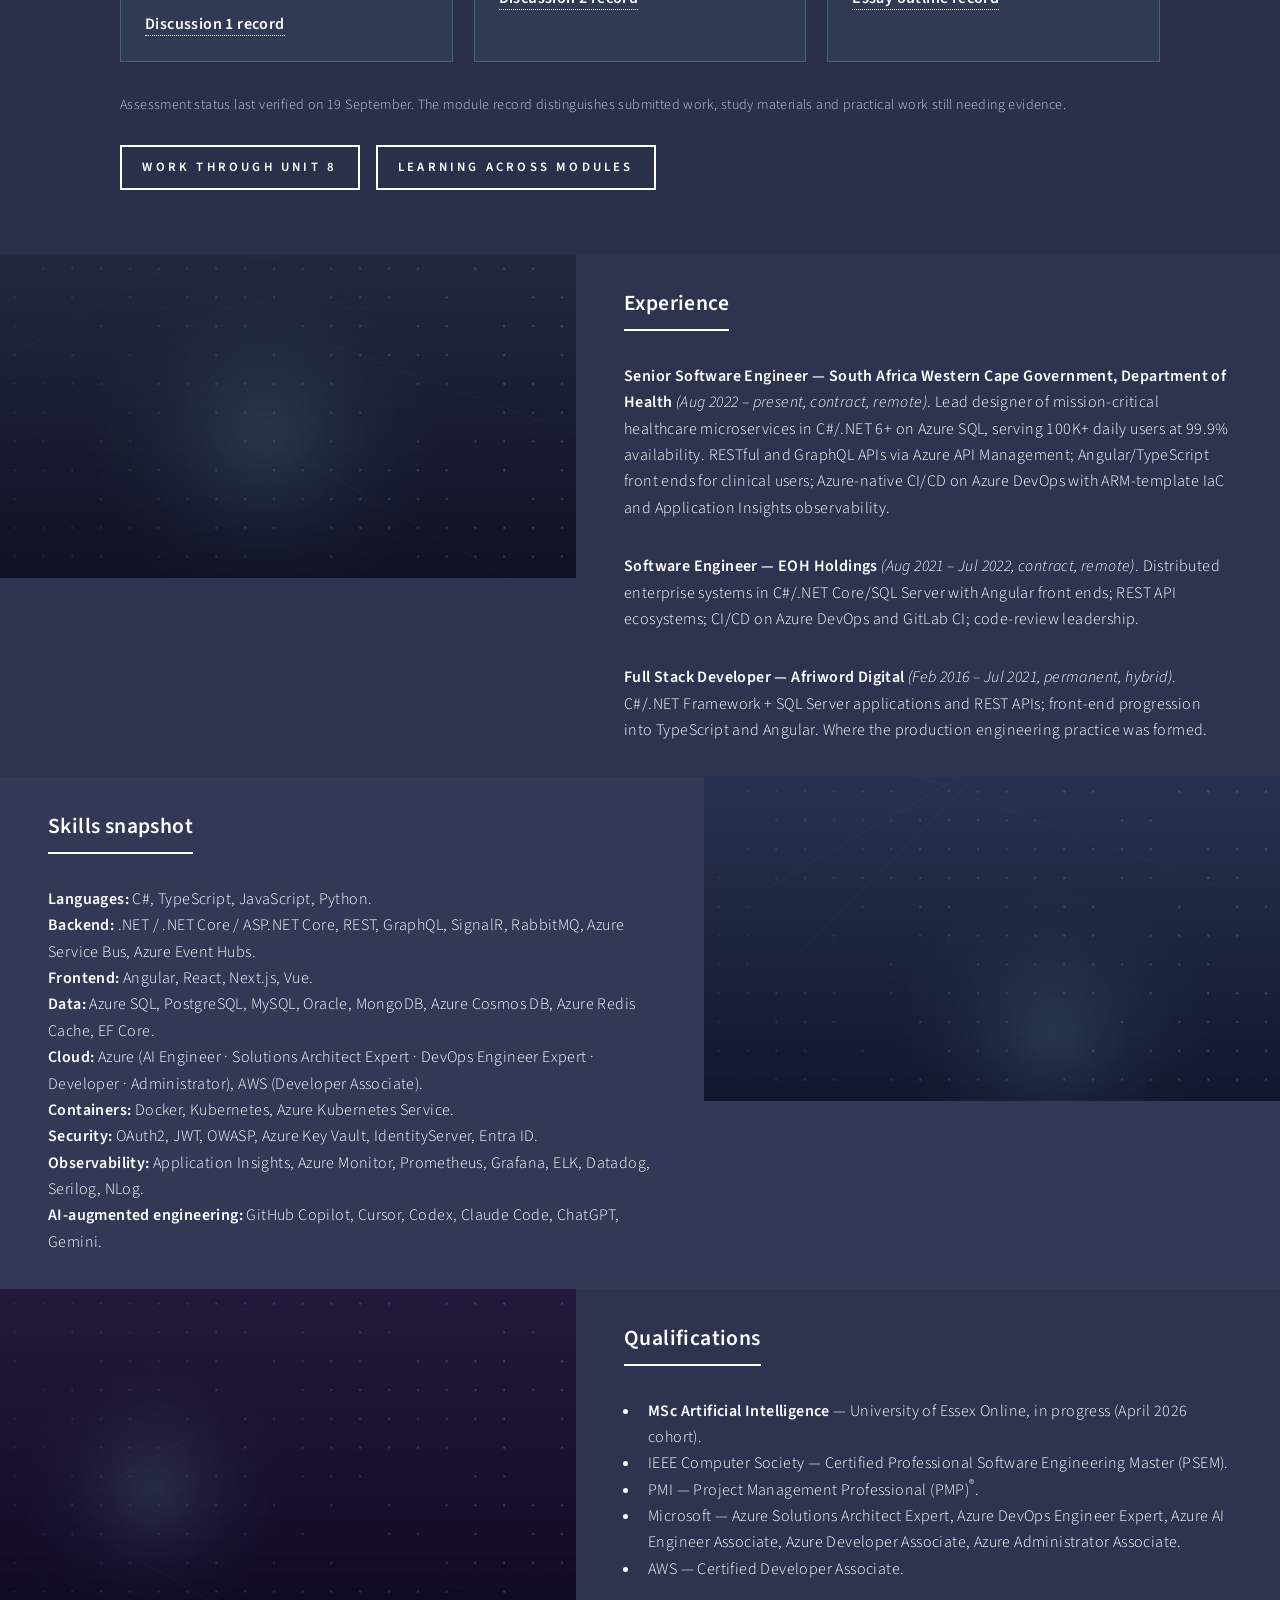
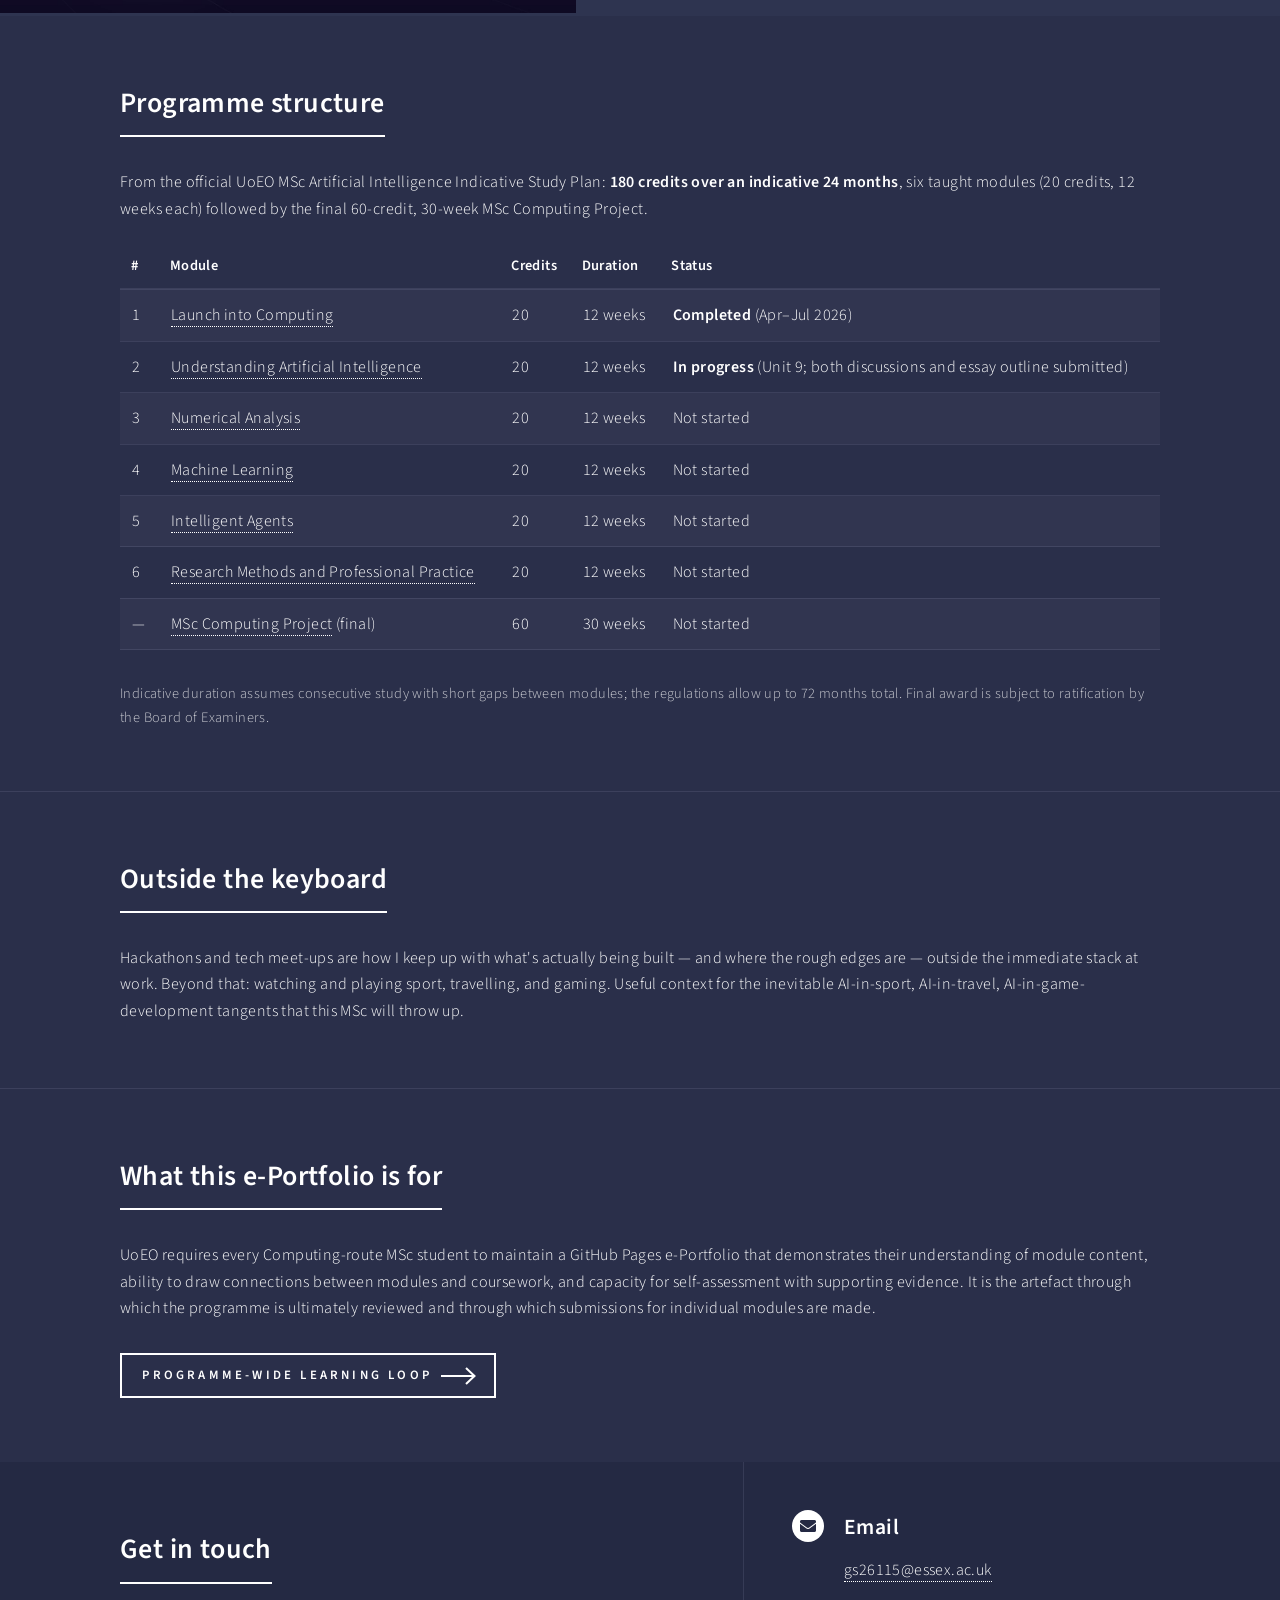
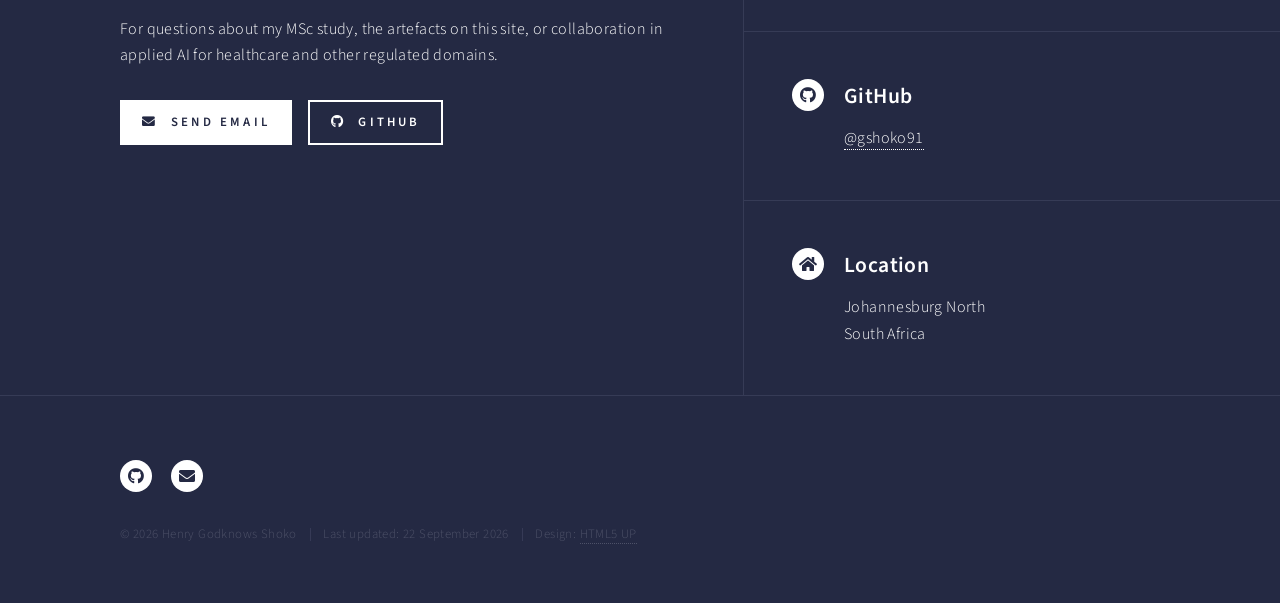
==== commit 5f5de63a: "Update portfolio with AI coursework through Unit 8" ====
--- a/about.html
+++ b/about.html
@@ -6,7 +6,7 @@
 <html lang="en-GB">
 	<head>
 		<meta charset="utf-8" />
-		<meta name="viewport" content="width=device-width, initial-scale=1, user-scalable=no" />
+		<meta name="viewport" content="width=device-width, initial-scale=1" />
 		<title>About me — Henry Godknows Shoko</title>
 		<meta name="description" content="About Henry Godknows Shoko — Senior Software Engineer pursuing the MSc Artificial Intelligence at University of Essex Online, focused on applied AI in healthcare and other regulated domains." />
 		<meta name="author" content="Henry Godknows Shoko" />
@@ -34,6 +34,7 @@
 		<meta name="twitter:image" content="https://gshoko91.github.io/eportfolio/images/banner.jpg" />
 
 		<link rel="stylesheet" href="assets/css/main.css" />
+        <link rel="stylesheet" href="assets/css/portfolio.css" />
 		<noscript><link rel="stylesheet" href="assets/css/noscript.css" /></noscript>
 	</head>
 	<body class="is-preload">
@@ -103,7 +104,22 @@
 							</div>
 						</section>
 
-						<section id="two" class="spotlights">
+						<section id="study-progress">
+                            <div class="inner">
+                                <p class="eyebrow">Study update / 22 September 2026</p>
+                                <header class="major"><h2>Current work in the MSc</h2></header>
+                                <p>Launch into Computing is complete. Understanding Artificial Intelligence is now in Unit 9, with both collaborative discussions and the essay outline submitted. The current work connects model selection with data quality, human oversight and the consequences of error.</p>
+                                <div class="progress-grid">
+                                    <article class="progress-card"><p class="eyebrow">First AI discussion</p><h3>79% <span>Distinction</span></h3><p>AI investment, governance and accountability across manufacturing, finance and healthcare.</p><a href="understanding-ai.html#cld1">Discussion 1 record</a></article>
+                                    <article class="progress-card"><p class="eyebrow">Second AI discussion</p><h3>Submitted</h3><p>Decision trees, CNNs and the evidence needed before models and safeguards can be trusted in use.</p><a href="understanding-ai.html#cld2">Discussion 2 record</a></article>
+                                    <article class="progress-card"><p class="eyebrow">Essay preparation</p><h3>Steel manufacturing</h3><p>An outline comparing AI for maintenance, surface inspection and access to technical documentation.</p><a href="understanding-ai.html#essay-outline">Essay outline record</a></article>
+                                </div>
+                                <p class="record-note">Assessment status last verified on 19 September. The module record distinguishes submitted work, study materials and practical work still needing evidence.</p>
+                                <ul class="actions"><li><a href="understanding-ai.html#unit-record" class="button">Work through Unit 8</a></li><li><a href="learning-loop.html" class="button">Learning across modules</a></li></ul>
+                            </div>
+                        </section>
+
+                        <section id="two" class="spotlights">
 							<section>
 								<span class="image"><img src="images/pic08.jpg" alt="" data-position="center center" /></span>
 								<div class="content">
@@ -160,7 +176,7 @@
 										</thead>
 										<tbody>
 											<tr><td>1</td><td><a href="launch-into-computing.html">Launch into Computing</a></td><td>20</td><td>12 weeks</td><td><strong>Completed</strong> (Apr&ndash;Jul 2026)</td></tr>
-											<tr><td>2</td><td><a href="understanding-ai.html">Understanding Artificial Intelligence</a></td><td>20</td><td>12 weeks</td><td><strong>In progress</strong> (from Jul 2026; Units&nbsp;1&ndash;3 complete)</td></tr>
+											<tr><td>2</td><td><a href="understanding-ai.html">Understanding Artificial Intelligence</a></td><td>20</td><td>12 weeks</td><td><strong>In progress</strong> (Unit&nbsp;9; both discussions and essay outline submitted)</td></tr>
 											<tr><td>3</td><td><a href="numerical-analysis.html">Numerical Analysis</a></td><td>20</td><td>12 weeks</td><td>Not started</td></tr>
 											<tr><td>4</td><td><a href="machine-learning.html">Machine Learning</a></td><td>20</td><td>12 weeks</td><td>Not started</td></tr>
 											<tr><td>5</td><td><a href="intelligent-agents.html">Intelligent Agents</a></td><td>20</td><td>12 weeks</td><td>Not started</td></tr>
@@ -239,7 +255,7 @@
 								<li><a href="mailto:gs26115@essex.ac.uk" class="icon solid alt fa-envelope"><span class="label">Email</span></a></li>
 							</ul>
 							<ul class="copyright">
-								<li>&copy; 2026 Henry Godknows Shoko</li><li>Last updated: 15 August 2026</li><li>Design: <a href="https://html5up.net">HTML5 UP</a></li>
+								<li>&copy; 2026 Henry Godknows Shoko</li><li>Last updated: 22 September 2026</li><li>Design: <a href="https://html5up.net">HTML5 UP</a></li>
 							</ul>
 						</div>
 					</footer>
--- a/assets/css/portfolio.css
+++ b/assets/css/portfolio.css
@@ -0,0 +1,40 @@
+/* Evidence and progress components extending the Forty theme. */
+.eyebrow { color: #9bf1ff; font-size: 0.75em; font-weight: 600; letter-spacing: 0.16em; text-transform: uppercase; margin-bottom: 0.8em; }
+.progress-grid { display: grid; grid-template-columns: repeat(3, minmax(0, 1fr)); gap: 1.3em; margin: 2em 0; }
+.progress-card { min-width: 0; padding: 1.5em; background: rgba(155, 241, 255, 0.055); border: 1px solid rgba(155, 241, 255, 0.22); border-top: 3px solid #9bf1ff; }
+.progress-card h3 { font-size: 1.6em; line-height: 1.35; }
+.progress-card h3 span { display: block; font-size: 0.6em; color: #9bf1ff; margin-top: 0.3em; }
+.progress-card p:last-child { margin-bottom: 0; }
+.progress-card a { font-weight: 600; }
+.record-note { color: #c6cad9; font-size: 0.88em; }
+.section-links { display: flex; flex-wrap: wrap; gap: 0.65em 1.4em; border-top: 1px solid rgba(212, 212, 255, 0.15); padding-top: 1.4em; }
+.section-links a { font-size: 0.9em; }
+.evidence-entry { padding: 2.5em 0; border-top: 1px solid rgba(212, 212, 255, 0.15); }
+.evidence-entry:first-of-type { margin-top: 2em; }
+.evidence-note { border-left: 3px solid #ffc15e; background: rgba(255, 193, 94, 0.055); padding: 1.3em 1.6em; margin: 1.8em 0; }
+.evidence-note p:last-child { margin-bottom: 0; }
+.evidence-details { border: 1px solid rgba(212, 212, 255, 0.22); padding: 1em 1.3em; margin: 1.8em 0; }
+.evidence-details summary { cursor: pointer; color: #9bf1ff; font-weight: 600; }
+.evidence-details[open] summary { margin-bottom: 1.4em; }
+.reference-list li { padding-left: 0.4em; margin-bottom: 1em; overflow-wrap: anywhere; }
+.reflection-history h4 { margin-top: 1.7em; }
+.action-record li { margin-bottom: 1.2em; padding-left: 0.4em; }
+header.major { max-width: 100%; }
+header.major > :first-child { max-width: 100%; overflow-wrap: break-word; }
+#main [id] { scroll-margin-top: 6em; }
+#main table caption { text-align: left; color: #c6cad9; font-size: 0.85em; padding: 0 0 1em; }
+#main table th { vertical-align: top; }
+#main blockquote p:last-child { margin-bottom: 0; }
+#main a:focus-visible, #main summary:focus-visible { outline: 2px solid #9bf1ff; outline-offset: 5px; }
+@media screen and (max-width: 736px) {
+    .progress-grid { grid-template-columns: 1fr; gap: 1em; }
+    .progress-card { padding: 1.3em; }
+    .progress-card h3 { font-size: 1.4em; }
+    .evidence-entry { padding: 2em 0; }
+    .section-links { gap: 0.8em 1.2em; }
+    ul.actions { flex-direction: column; align-items: flex-start; gap: 1em; margin-left: 0; }
+    ul.actions li { max-width: 100%; padding: 0; }
+    ul.actions .button { max-width: 100%; height: auto; min-height: 3.5em; line-height: 1.6; white-space: normal; padding-top: 1em; padding-bottom: 1em; }
+    #main .table-wrapper { overscroll-behavior-x: contain; }
+    #unit-record table, #skills table, #cld2 table { min-width: 38em; }
+}
